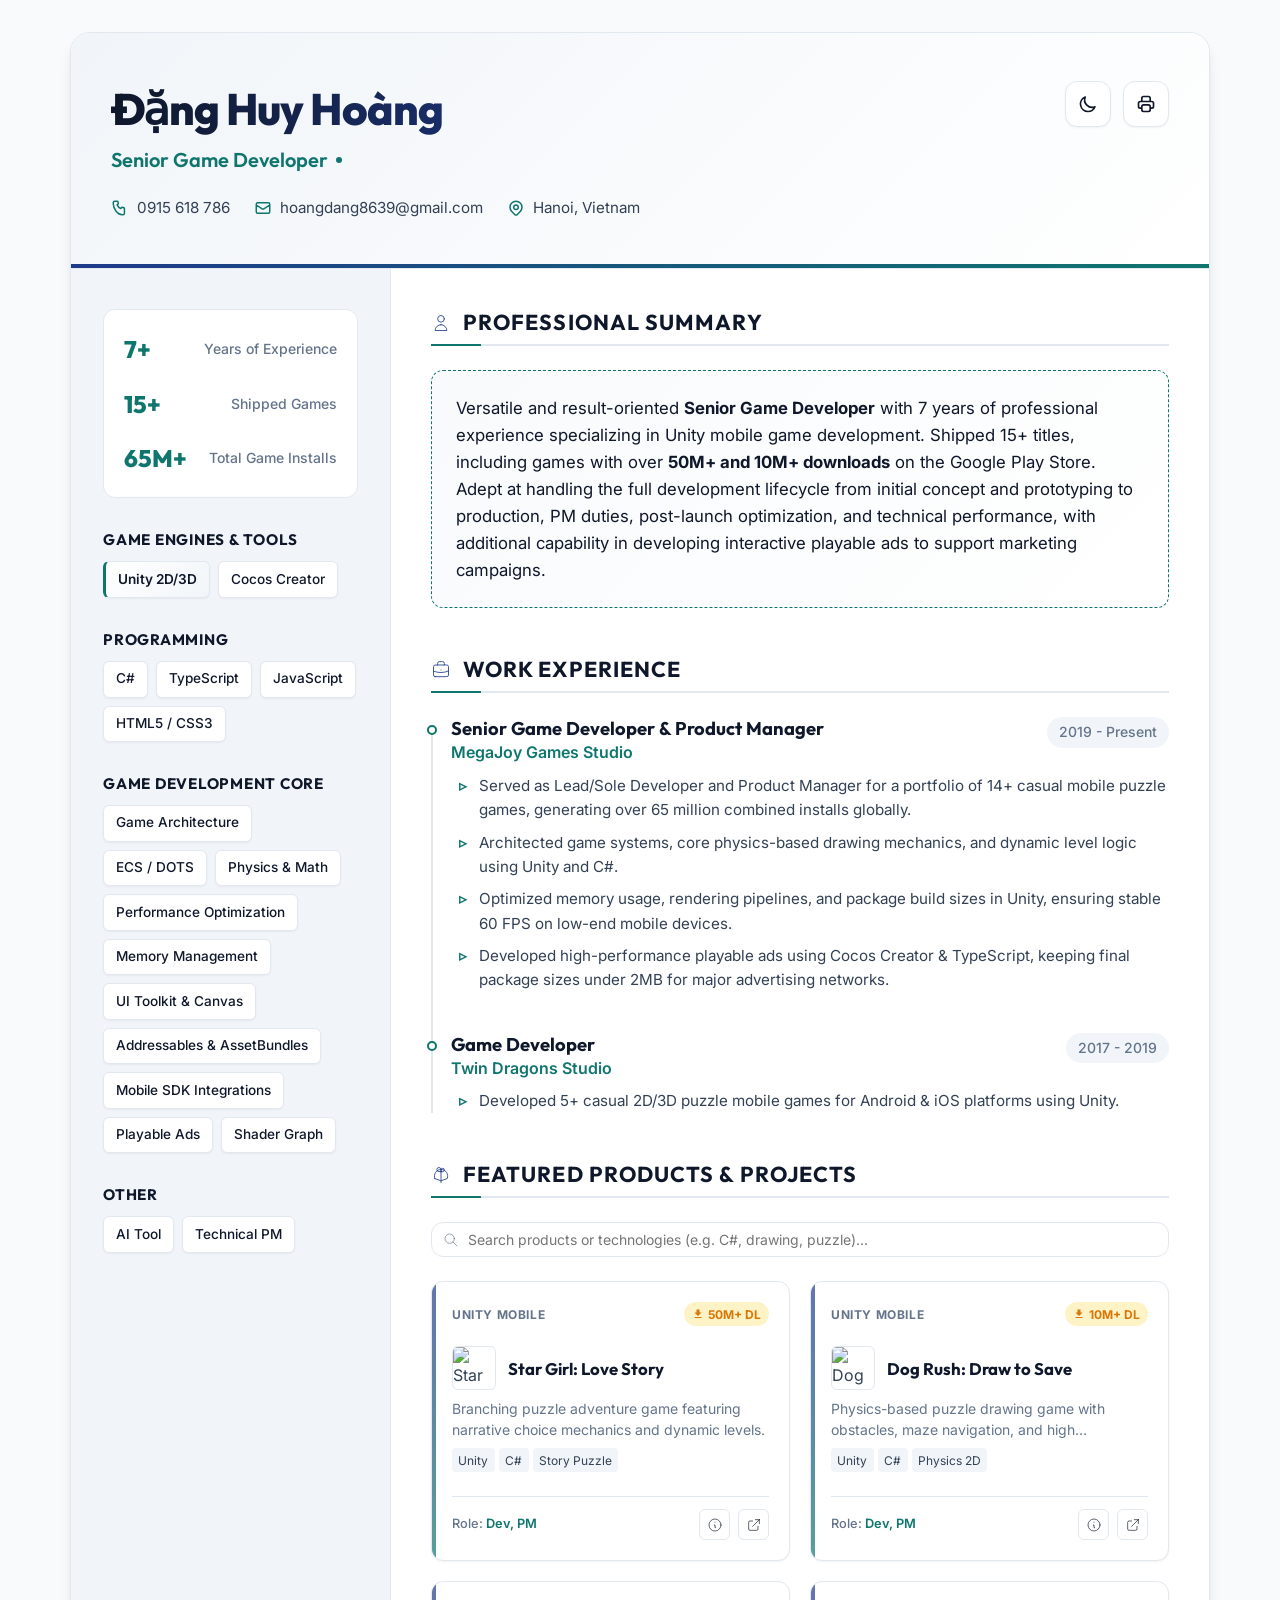
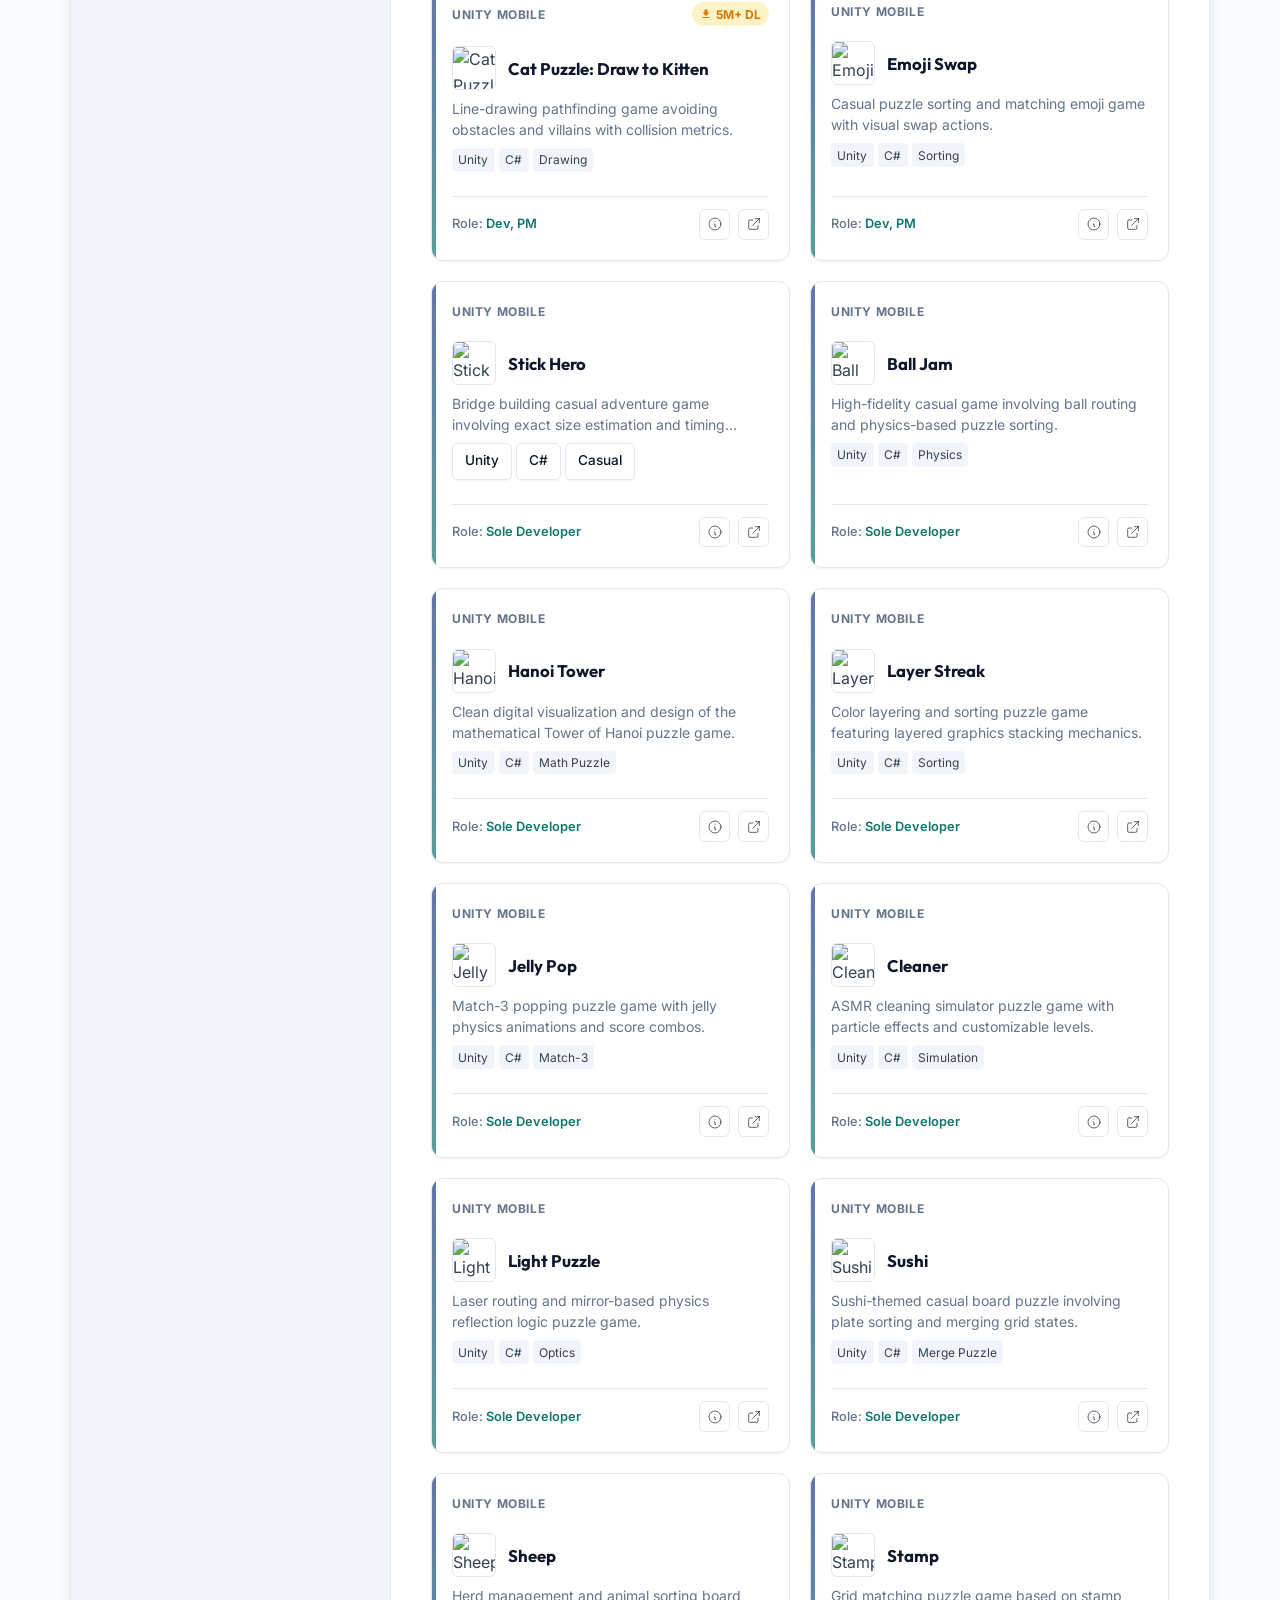
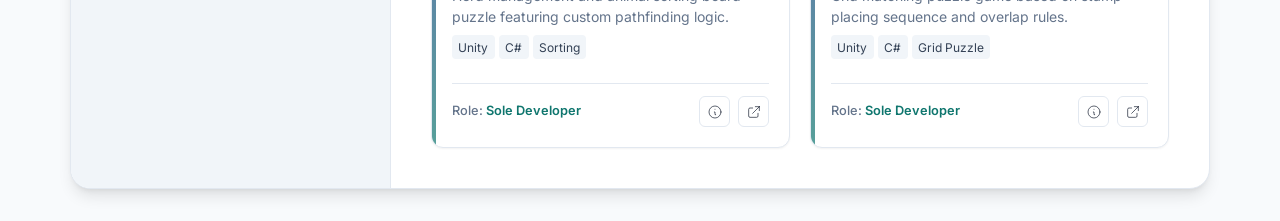
==== index.html @ d8073455 "Add files via upload" ====
<!DOCTYPE html>
<html lang="en" data-theme="light">
<head>
  <meta charset="UTF-8">
  <meta name="viewport" content="width=device-width, initial-scale=1.0">
  <title>Dang Huy Hoang - Senior Game Developer CV</title>
  <meta name="description" content="CV of Dang Huy Hoang, Senior Game Developer with 7 years of experience in Unity.">
  <link rel="stylesheet" href="style.css">
</head>
<body>

  <div class="cv-container" id="cv-root">
    
    <!-- ==========================================================================
         HEADER SECTION
         ========================================================================== -->
    <header class="cv-header">
      <div class="profile-meta">
        <h1>Đặng Huy Hoàng</h1>
        <div class="profile-title">Senior Game Developer</div>
        <div class="contact-grid">
          <div class="contact-item" id="contact-phone">
            <svg xmlns="http://www.w3.org/2000/svg" fill="none" viewBox="0 0 24 24" stroke="currentColor" stroke-width="2">
              <path stroke-linecap="round" stroke-linejoin="round" d="M3 5a2 2 0 012-2h3.28a1 1 0 01.94.725l.548 2.2a1 1 0 01-.321.988l-1.305.98a10.582 10.582 0 004.872 4.872l.98-1.305a1 1 0 01.988-.321l2.2.548a1 1 0 01.725.94V19a2 2 0 01-2 2h-1C9.716 21 3 14.284 3 6V5z" />
            </svg>
            <a href="tel:0915618786">0915 618 786</a>
          </div>
          <div class="contact-item" id="contact-email">
            <svg xmlns="http://www.w3.org/2000/svg" fill="none" viewBox="0 0 24 24" stroke="currentColor" stroke-width="2">
              <path stroke-linecap="round" stroke-linejoin="round" d="M3 8l7.89 5.26a2 2 0 002.22 0L21 8M5 19h14a2 2 0 002-2V7a2 2 0 00-2-2H5a2 2 0 00-2 2v10a2 2 0 002 2z" />
            </svg>
            <a href="mailto:hoangdang8639@gmail.com">hoangdang8639@gmail.com</a>
          </div>
          <div class="contact-item" id="contact-location">
            <svg xmlns="http://www.w3.org/2000/svg" fill="none" viewBox="0 0 24 24" stroke="currentColor" stroke-width="2">
              <path stroke-linecap="round" stroke-linejoin="round" d="M17.657 16.657L13.414 20.9a1.998 1.998 0 01-2.827 0l-4.244-4.243a8 8 0 1111.314 0z" />
              <path stroke-linecap="round" stroke-linejoin="round" d="M15 11a3 3 0 11-6 0 3 3 0 016 0z" />
            </svg>
            <span>Hanoi, Vietnam</span>
          </div>
        </div>
      </div>
      
      <!-- Interactive Theme & Print Actions -->
      <div class="controls-group">
        <button class="btn-icon" id="theme-toggle" title="Toggle Theme" aria-label="Toggle light and dark theme">
          <svg id="theme-sun" xmlns="http://www.w3.org/2000/svg" fill="none" viewBox="0 0 24 24" stroke="currentColor" stroke-width="2">
            <path stroke-linecap="round" stroke-linejoin="round" d="M12 3v1m0 16v1m9-9h-1M4 12H3m15.364-6.364l-.707.707M6.343 17.657l-.707.707m12.728 0l-.707-.707M6.343 6.364l-.707-.707M12 8a4 4 0 100 8 4 4 0 000-8z" />
          </svg>
          <svg id="theme-moon" xmlns="http://www.w3.org/2000/svg" fill="none" viewBox="0 0 24 24" stroke="currentColor" stroke-width="2" style="display: none;">
            <path stroke-linecap="round" stroke-linejoin="round" d="M20.354 15.354A9 9 0 018.646 3.646 9.003 9.003 0 0012 21a9.003 9.003 0 008.354-5.646z" />
          </svg>
        </button>
        <button class="btn-icon" id="print-btn" title="Save as PDF / Print" aria-label="Print CV">
          <svg xmlns="http://www.w3.org/2000/svg" fill="none" viewBox="0 0 24 24" stroke="currentColor" stroke-width="2">
            <path stroke-linecap="round" stroke-linejoin="round" d="M17 17h2a2 2 0 002-2v-4a2 2 0 00-2-2H5a2 2 0 00-2 2v4a2 2 0 002 2h2m2 4h6a2 2 0 002-2v-4a2 2 0 00-2-2H9a2 2 0 00-2 2v4a2 2 0 002 2zm8-12V5a2 2 0 00-2-2H9a2 2 0 00-2 2v4h10z" />
          </svg>
        </button>
      </div>
    </header>

    <!-- ==========================================================================
         CV BODY (SIDEBAR & MAIN COLUMNS)
         ========================================================================== -->
    <div class="cv-grid">
      
      <!-- LEFT SIDEBAR -->
      <aside class="cv-sidebar">
        
        <!-- Stats Summary Box -->
        <div class="stats-container">
          <div class="stat-item">
            <span class="stat-num">7+</span>
            <span class="stat-label">Years of Experience</span>
          </div>
          <div class="stat-item">
            <span class="stat-num">15+</span>
            <span class="stat-label">Shipped Games</span>
          </div>
          <div class="stat-item">
            <span class="stat-num">65M+</span>
            <span class="stat-label">Total Game Installs</span>
          </div>
        </div>

        <section class="skills-block" id="skills-engines">
          <h3 class="skills-category-title">Game Engines & Tools</h3>
          <div class="skills-tags">
            <span class="skill-tag featured">Unity 2D/3D</span>
            <span class="skill-tag">Cocos Creator</span>
          </div>
        </section>

        <section class="skills-block" id="skills-languages">
          <h3 class="skills-category-title">Programming</h3>
          <div class="skills-tags">
            <span class="skill-tag">C#</span>
            <span class="skill-tag">TypeScript</span>
            <span class="skill-tag">JavaScript</span>
            <span class="skill-tag">HTML5 / CSS3</span>
          </div>
        </section>

        <section class="skills-block" id="skills-core">
          <h3 class="skills-category-title">Game Development Core</h3>
          <div class="skills-tags">
            <span class="skill-tag">Game Architecture</span>
            <span class="skill-tag">ECS / DOTS</span>
            <span class="skill-tag">Physics & Math</span>
            <span class="skill-tag">Performance Optimization</span>
            <span class="skill-tag">Memory Management</span>
            <span class="skill-tag">UI Toolkit & Canvas</span>
            <span class="skill-tag">Addressables & AssetBundles</span>
            <span class="skill-tag">Mobile SDK Integrations</span>
            <span class="skill-tag">Playable Ads</span>
            <span class="skill-tag">Shader Graph</span>
          </div>
        </section>

        <section class="skills-block" id="skills-ai">
          <h3 class="skills-category-title">Other</h3>
          <div class="skills-tags">
            <span class="skill-tag">AI Tool</span>
            <span class="skill-tag">Technical PM</span>
          </div>
        </section>
      </aside>

      <!-- RIGHT MAIN CONTENT -->
      <main class="cv-main">
        
        <!-- Summary Section -->
        <section id="summary">
          <h2 class="section-title">
            <svg xmlns="http://www.w3.org/2000/svg" fill="none" viewBox="0 0 24 24" stroke="currentColor">
              <path stroke-linecap="round" stroke-linejoin="round" d="M16 7a4 4 0 11-8 0 4 4 0 018 0zM12 14a7 7 0 00-7 7h14a7 7 0 00-7-7z" />
            </svg>
            Professional Summary
          </h2>
          <div class="summary-card">
            <p>
              Versatile and result-oriented <strong>Senior Game Developer</strong> with 7 years of professional experience specializing in Unity mobile game development. Shipped 15+ titles, including games with over <strong>50M+ and 10M+ downloads</strong> on the Google Play Store. Adept at handling the full development lifecycle from initial concept and prototyping to production, PM duties, post-launch optimization, and technical performance, with additional capability in developing interactive playable ads to support marketing campaigns.
            </p>
          </div>
        </section>

        <!-- Professional Experience Section -->
        <section id="experience">
          <h2 class="section-title">
            <svg xmlns="http://www.w3.org/2000/svg" fill="none" viewBox="0 0 24 24" stroke="currentColor">
              <path stroke-linecap="round" stroke-linejoin="round" d="M21 13.255A23.931 23.931 0 0112 15c-3.183 0-6.22-.62-9-1.745M16 6V4a2 2 0 00-2-2h-4a2 2 0 00-2 2v2m4 6h.01M5 20h14a2 2 0 002-2V8a2 2 0 00-2-2H5a2 2 0 00-2 2v10a2 2 0 002 2z" />
            </svg>
            Work Experience
          </h2>
          <div class="timeline">
            
            <div class="timeline-item" id="job-megajoy">
              <div class="timeline-header">
                <div>
                  <h3 class="job-role">Senior Game Developer & Product Manager</h3>
                  <div class="job-company">MegaJoy Games Studio</div>
                </div>
                <span class="job-duration">2019 - Present</span>
              </div>
              <ul class="job-details">
                <li>Served as Lead/Sole Developer and Product Manager for a portfolio of 14+ casual mobile puzzle games, generating over 65 million combined installs globally.</li>
                <li>Architected game systems, core physics-based drawing mechanics, and dynamic level logic using Unity and C#.</li>
                <li>Optimized memory usage, rendering pipelines, and package build sizes in Unity, ensuring stable 60 FPS on low-end mobile devices.</li>
                <li>Developed high-performance playable ads using Cocos Creator & TypeScript, keeping final package sizes under 2MB for major advertising networks.</li>
              </ul>
            </div>

            <div class="timeline-item" id="job-previous">
              <div class="timeline-header">
                <div>
                  <h3 class="job-role">Game Developer</h3>
                  <div class="job-company">Twin Dragons Studio</div>
                </div>
                <span class="job-duration">2017 - 2019</span>
              </div>
              <ul class="job-details">
                <li>Developed 5+ casual 2D/3D puzzle mobile games for Android & iOS platforms using Unity.</li>
              </ul>
            </div>

          </div>
        </section>

        <!-- Featured Products Section -->
        <section id="products">
          <h2 class="section-title">
            <svg xmlns="http://www.w3.org/2000/svg" fill="none" viewBox="0 0 24 24" stroke="currentColor">
              <path stroke-linecap="round" stroke-linejoin="round" d="M12 8v13m0-13V6a2 2 0 112 2h-2zm0 0V5.5A2.5 2.5 0 109.5 8H12zm-7.463 8.241a8 8 0 1114.926 0L12 19l-7.463-2.759z" />
            </svg>
            Featured Products & Projects
          </h2>
          
          <div class="portfolio-controls">
            <!-- Search bar -->
            <div class="portfolio-search" style="width: 100%;">
              <svg xmlns="http://www.w3.org/2000/svg" fill="none" viewBox="0 0 24 24" stroke="currentColor">
                <path stroke-linecap="round" stroke-linejoin="round" d="M21 21l-6-6m2-5a7 7 0 11-14 0 7 7 0 0114 0z" />
              </svg>
              <input type="text" id="project-search" placeholder="Search products or technologies (e.g. C#, drawing, puzzle)...">
            </div>
          </div>

          <!-- Grid of Products -->
          <div class="products-grid" id="products-grid">
            
            <!-- 1. Star Girl: Love Story -->
            <div class="product-card" data-category="unity" data-tags="unity c# puzzle dev pm featured">
              <div class="product-badge-group">
                <span class="product-type">Unity Mobile</span>
                <span class="product-dl">
                  <svg style="width:12px;height:12px" viewBox="0 0 24 24" fill="currentColor">
                    <path d="M5,20H19V18H5M19,9H15V3H9V9H5L12,16L19,9Z" />
                  </svg>
                  50M+ DL
                </span>
              </div>
              <div>
                <div class="product-header-content">
                  <img src="https://play-lh.googleusercontent.com/5KzD4GaqIvhbGIwAxy21FPXLjPGYRoxShhz3CspLXXnINIaTc7sTIN4rmbZ49RjrKaCQT9Tc44M8BeuwtMr84A" class="product-icon" alt="Star Girl Icon">
                  <div class="product-card-title-group">
                    <h3 class="product-title">Star Girl: Love Story</h3>
                  </div>
                </div>
                <p class="product-desc">Branching puzzle adventure game featuring narrative choice mechanics and dynamic levels.</p>
                <div class="product-tags">
                  <span class="product-tag">Unity</span>
                  <span class="product-tag">C#</span>
                  <span class="product-tag">Story Puzzle</span>
                </div>
              </div>
              <div class="product-footer">
                <div class="product-role">Role: <span>Dev, PM</span></div>
                <div class="product-actions">
                  <button class="btn-card-action btn-modal-trigger" data-project-id="lovestory" title="Project Details">
                    <svg xmlns="http://www.w3.org/2000/svg" fill="none" viewBox="0 0 24 24" stroke="currentColor">
                      <path stroke-linecap="round" stroke-linejoin="round" d="M13 16h-1v-4h-1m1-4h.01M21 12a9 9 0 11-18 0 9 9 0 0118 0z" />
                    </svg>
                  </button>
                  <a href="https://play.google.com/store/apps/details?id=com.MegaJoy.LoveStory68" target="_blank" class="btn-card-action" title="View on Play Store" rel="noopener">
                    <svg xmlns="http://www.w3.org/2000/svg" fill="none" viewBox="0 0 24 24" stroke="currentColor">
                      <path stroke-linecap="round" stroke-linejoin="round" d="M10 6H6a2 2 0 00-2 2v10a2 2 0 002 2h10a2 2 0 002-2v-4M14 4h6m0 0v6m0-6L10 14" />
                    </svg>
                  </a>
                </div>
              </div>
            </div>

            <!-- 2. Dog Rush: Draw to Save -->
            <div class="product-card" data-category="unity" data-tags="unity c# drawing physics dev pm featured">
              <div class="product-badge-group">
                <span class="product-type">Unity Mobile</span>
                <span class="product-dl">
                  <svg style="width:12px;height:12px" viewBox="0 0 24 24" fill="currentColor">
                    <path d="M5,20H19V18H5M19,9H15V3H9V9H5L12,16L19,9Z" />
                  </svg>
                  10M+ DL
                </span>
              </div>
              <div>
                <div class="product-header-content">
                  <img src="https://play-lh.googleusercontent.com/atdqzGYecjgbUYgNssRhSYeckEmyDVLpDWaApuZ5NFpwKeitt7O4KfqqsV1Qh1qwyLHryRTro12Y5kWA6XCxLDo" class="product-icon" alt="Dog Rush Icon">
                  <div class="product-card-title-group">
                    <h3 class="product-title">Dog Rush: Draw to Save</h3>
                  </div>
                </div>
                <p class="product-desc">Physics-based puzzle drawing game with obstacles, maze navigation, and high performance levels.</p>
                <div class="product-tags">
                  <span class="product-tag">Unity</span>
                  <span class="product-tag">C#</span>
                  <span class="product-tag">Physics 2D</span>
                </div>
              </div>
              <div class="product-footer">
                <div class="product-role">Role: <span>Dev, PM</span></div>
                <div class="product-actions">
                  <button class="btn-card-action btn-modal-trigger" data-project-id="dogrush" title="Project Details">
                    <svg xmlns="http://www.w3.org/2000/svg" fill="none" viewBox="0 0 24 24" stroke="currentColor">
                      <path stroke-linecap="round" stroke-linejoin="round" d="M13 16h-1v-4h-1m1-4h.01M21 12a9 9 0 11-18 0 9 9 0 0118 0z" />
                    </svg>
                  </button>
                  <a href="https://play.google.com/store/apps/details?id=com.MegaJoy.DogRush" target="_blank" class="btn-card-action" title="View on Play Store" rel="noopener">
                    <svg xmlns="http://www.w3.org/2000/svg" fill="none" viewBox="0 0 24 24" stroke="currentColor">
                      <path stroke-linecap="round" stroke-linejoin="round" d="M10 6H6a2 2 0 00-2 2v10a2 2 0 002 2h10a2 2 0 002-2v-4M14 4h6m0 0v6m0-6L10 14" />
                    </svg>
                  </a>
                </div>
              </div>
            </div>

            <!-- 3. Cat Puzzle: Draw to Kitten -->
            <div class="product-card" data-category="unity" data-tags="unity c# drawing pathfinding dev pm">
              <div class="product-badge-group">
                <span class="product-type">Unity Mobile</span>
                <span class="product-dl">
                  <svg style="width:12px;height:12px" viewBox="0 0 24 24" fill="currentColor">
                    <path d="M5,20H19V18H5M19,9H15V3H9V9H5L12,16L19,9Z" />
                  </svg>
                  5M+ DL
                </span>
              </div>
              <div>
                <div class="product-header-content">
                  <img src="https://play-lh.googleusercontent.com/ZTse22l1mXvY2CqFzzYcb24ZpwdRYaDxaMq5fc5yVE16soC5y7XBdRq__7rqxN0kbkiqUOkIB9zLoTn61pTl" class="product-icon" alt="Cat Puzzle Icon">
                  <div class="product-card-title-group">
                    <h3 class="product-title">Cat Puzzle: Draw to Kitten</h3>
                  </div>
                </div>
                <p class="product-desc">Line-drawing pathfinding game avoiding obstacles and villains with collision metrics.</p>
                <div class="product-tags">
                  <span class="product-tag">Unity</span>
                  <span class="product-tag">C#</span>
                  <span class="product-tag">Drawing</span>
                </div>
              </div>
              <div class="product-footer">
                <div class="product-role">Role: <span>Dev, PM</span></div>
                <div class="product-actions">
                  <button class="btn-card-action btn-modal-trigger" data-project-id="catpuzzle" title="Project Details">
                    <svg xmlns="http://www.w3.org/2000/svg" fill="none" viewBox="0 0 24 24" stroke="currentColor">
                      <path stroke-linecap="round" stroke-linejoin="round" d="M13 16h-1v-4h-1m1-4h.01M21 12a9 9 0 11-18 0 9 9 0 0118 0z" />
                    </svg>
                  </button>
                  <a href="https://play.google.com/store/apps/details?id=com.MegaJoy.CatPuzzle68" target="_blank" class="btn-card-action" title="View on Play Store" rel="noopener">
                    <svg xmlns="http://www.w3.org/2000/svg" fill="none" viewBox="0 0 24 24" stroke="currentColor">
                      <path stroke-linecap="round" stroke-linejoin="round" d="M10 6H6a2 2 0 00-2 2v10a2 2 0 002 2h10a2 2 0 002-2v-4M14 4h6m0 0v6m0-6L10 14" />
                    </svg>
                  </a>
                </div>
              </div>
            </div>

            <!-- 4. Emoji Swap -->
            <div class="product-card" data-category="unity" data-tags="unity c# puzzle matching dev pm">
              <div class="product-badge-group">
                <span class="product-type">Unity Mobile</span>
              </div>
              <div>
                <div class="product-header-content">
                  <img src="https://play-lh.googleusercontent.com/41tQ7Wvc7gfFQtYuFHfJkPrThDEncPl5EgrOFLDb0aHbal4Gwz4OajCTRzknFhfikrQDP-UB62BMjp4N09IXDTk" class="product-icon" alt="Emoji Swap Icon">
                  <div class="product-card-title-group">
                    <h3 class="product-title">Emoji Swap</h3>
                  </div>
                </div>
                <p class="product-desc">Casual puzzle sorting and matching emoji game with visual swap actions.</p>
                <div class="product-tags">
                  <span class="product-tag">Unity</span>
                  <span class="product-tag">C#</span>
                  <span class="product-tag">Sorting</span>
                </div>
              </div>
              <div class="product-footer">
                <div class="product-role">Role: <span>Dev, PM</span></div>
                <div class="product-actions">
                  <button class="btn-card-action btn-modal-trigger" data-project-id="emojiswap" title="Project Details">
                    <svg xmlns="http://www.w3.org/2000/svg" fill="none" viewBox="0 0 24 24" stroke="currentColor">
                      <path stroke-linecap="round" stroke-linejoin="round" d="M13 16h-1v-4h-1m1-4h.01M21 12a9 9 0 11-18 0 9 9 0 0118 0z" />
                    </svg>
                  </button>
                  <a href="https://play.google.com/store/apps/details?id=com.MegaJoy.EmojiSwap68" target="_blank" class="btn-card-action" title="View on Play Store" rel="noopener">
                    <svg xmlns="http://www.w3.org/2000/svg" fill="none" viewBox="0 0 24 24" stroke="currentColor">
                      <path stroke-linecap="round" stroke-linejoin="round" d="M10 6H6a2 2 0 00-2 2v10a2 2 0 002 2h10a2 2 0 002-2v-4M14 4h6m0 0v6m0-6L10 14" />
                    </svg>
                  </a>
                </div>
              </div>
            </div>

            <!-- 5. Stick Hero -->
            <div class="product-card" data-category="unity" data-tags="unity c# timing physics sole dev">
              <div class="product-badge-group">
                <span class="product-type">Unity Mobile</span>
              </div>
              <div>
                <div class="product-header-content">
                  <img src="https://play-lh.googleusercontent.com/nS3moY8G6tCLotG6uRl6ipNtGtrO6jJKC92o40atyokDiPdz47nFbgiXcTcjtM8LkChlRa4sG2dosoUGozYy" class="product-icon" alt="Stick Hero Icon">
                  <div class="product-card-title-group">
                    <h3 class="product-title">Stick Hero</h3>
                  </div>
                </div>
                <p class="product-desc">Bridge building casual adventure game involving exact size estimation and timing physics.</p>
                <div class="product-tags">
                  <span class="skill-tag">Unity</span>
                  <span class="skill-tag">C#</span>
                  <span class="skill-tag">Casual</span>
                </div>
              </div>
              <div class="product-footer">
                <div class="product-role">Role: <span>Sole Developer</span></div>
                <div class="product-actions">
                  <button class="btn-card-action btn-modal-trigger" data-project-id="stickhero" title="Project Details">
                    <svg xmlns="http://www.w3.org/2000/svg" fill="none" viewBox="0 0 24 24" stroke="currentColor">
                      <path stroke-linecap="round" stroke-linejoin="round" d="M13 16h-1v-4h-1m1-4h.01M21 12a9 9 0 11-18 0 9 9 0 0118 0z" />
                    </svg>
                  </button>
                  <a href="https://play.google.com/store/apps/details?id=com.MegaJoy.StickHero" target="_blank" class="btn-card-action" title="View on Play Store" rel="noopener">
                    <svg xmlns="http://www.w3.org/2000/svg" fill="none" viewBox="0 0 24 24" stroke="currentColor">
                      <path stroke-linecap="round" stroke-linejoin="round" d="M10 6H6a2 2 0 00-2 2v10a2 2 0 002 2h10a2 2 0 002-2v-4M14 4h6m0 0v6m0-6L10 14" />
                    </svg>
                  </a>
                </div>
              </div>
            </div>

            <!-- 6. Ball Jam -->
            <div class="product-card" data-category="unity" data-tags="unity c# physics sole dev">
              <div class="product-badge-group">
                <span class="product-type">Unity Mobile</span>
              </div>
              <div>
                <div class="product-header-content">
                  <img src="https://play-lh.googleusercontent.com/aqWSj77wrK0nHq7Bz75f4iT2JqAtff6iSWcCgJqzz8Gdi13X-0pDBiBpSgiVM5Wrv37BYDM6d0Rpvz44M6pdkw" class="product-icon" alt="Ball Jam Icon">
                  <div class="product-card-title-group">
                    <h3 class="product-title">Ball Jam</h3>
                  </div>
                </div>
                <p class="product-desc">High-fidelity casual game involving ball routing and physics-based puzzle sorting.</p>
                <div class="product-tags">
                  <span class="product-tag">Unity</span>
                  <span class="product-tag">C#</span>
                  <span class="product-tag">Physics</span>
                </div>
              </div>
              <div class="product-footer">
                <div class="product-role">Role: <span>Sole Developer</span></div>
                <div class="product-actions">
                  <button class="btn-card-action btn-modal-trigger" data-project-id="balljam" title="Project Details">
                    <svg xmlns="http://www.w3.org/2000/svg" fill="none" viewBox="0 0 24 24" stroke="currentColor">
                      <path stroke-linecap="round" stroke-linejoin="round" d="M13 16h-1v-4h-1m1-4h.01M21 12a9 9 0 11-18 0 9 9 0 0118 0z" />
                    </svg>
                  </button>
                  <a href="https://play.google.com/store/apps/details?id=com.MegaJoy.BallJam" target="_blank" class="btn-card-action" title="View on Play Store" rel="noopener">
                    <svg xmlns="http://www.w3.org/2000/svg" fill="none" viewBox="0 0 24 24" stroke="currentColor">
                      <path stroke-linecap="round" stroke-linejoin="round" d="M10 6H6a2 2 0 00-2 2v10a2 2 0 002 2h10a2 2 0 002-2v-4M14 4h6m0 0v6m0-6L10 14" />
                    </svg>
                  </a>
                </div>
              </div>
            </div>

            <!-- 7. Hanoi Tower -->
            <div class="product-card" data-category="unity" data-tags="unity c# puzzle math brain sole dev">
              <div class="product-badge-group">
                <span class="product-type">Unity Mobile</span>
              </div>
              <div>
                <div class="product-header-content">
                  <img src="https://play-lh.googleusercontent.com/iFstqoxDElUVv4T3KxkxP3OTcuFvWF5ZQQjT7aIxy4n2uaVigCCykxeG6EZV9FQ10X1itPj1oORm" class="product-icon" alt="Hanoi Tower Icon">
                  <div class="product-card-title-group">
                    <h3 class="product-title">Hanoi Tower</h3>
                  </div>
                </div>
                <p class="product-desc">Clean digital visualization and design of the mathematical Tower of Hanoi puzzle game.</p>
                <div class="product-tags">
                  <span class="product-tag">Unity</span>
                  <span class="product-tag">C#</span>
                  <span class="product-tag">Math Puzzle</span>
                </div>
              </div>
              <div class="product-footer">
                <div class="product-role">Role: <span>Sole Developer</span></div>
                <div class="product-actions">
                  <button class="btn-card-action btn-modal-trigger" data-project-id="hanoitower" title="Project Details">
                    <svg xmlns="http://www.w3.org/2000/svg" fill="none" viewBox="0 0 24 24" stroke="currentColor">
                      <path stroke-linecap="round" stroke-linejoin="round" d="M13 16h-1v-4h-1m1-4h.01M21 12a9 9 0 11-18 0 9 9 0 0118 0z" />
                    </svg>
                  </button>
                  <a href="https://play.google.com/store/apps/details?id=com.MegaJoy.HanoiTower68" target="_blank" class="btn-card-action" title="View on Play Store" rel="noopener">
                    <svg xmlns="http://www.w3.org/2000/svg" fill="none" viewBox="0 0 24 24" stroke="currentColor">
                      <path stroke-linecap="round" stroke-linejoin="round" d="M10 6H6a2 2 0 00-2 2v10a2 2 0 002 2h10a2 2 0 002-2v-4M14 4h6m0 0v6m0-6L10 14" />
                    </svg>
                  </a>
                </div>
              </div>
            </div>

            <!-- 8. Layer Streak -->
            <div class="product-card" data-category="unity" data-tags="unity c# sorting sole dev">
              <div class="product-badge-group">
                <span class="product-type">Unity Mobile</span>
              </div>
              <div>
                <div class="product-header-content">
                  <img src="https://play-lh.googleusercontent.com/X-pmEljKzqyXZaFC35siUPQnxsEbu5LprTROPXQ8TJ0YV1Z_98JrYyMgHn5IfB_Q_oqAKyCjoU9_yenOmdhFzg" class="product-icon" alt="Layer Streak Icon">
                  <div class="product-card-title-group">
                    <h3 class="product-title">Layer Streak</h3>
                  </div>
                </div>
                <p class="product-desc">Color layering and sorting puzzle game featuring layered graphics stacking mechanics.</p>
                <div class="product-tags">
                  <span class="product-tag">Unity</span>
                  <span class="product-tag">C#</span>
                  <span class="product-tag">Sorting</span>
                </div>
              </div>
              <div class="product-footer">
                <div class="product-role">Role: <span>Sole Developer</span></div>
                <div class="product-actions">
                  <button class="btn-card-action btn-modal-trigger" data-project-id="layerstreak" title="Project Details">
                    <svg xmlns="http://www.w3.org/2000/svg" fill="none" viewBox="0 0 24 24" stroke="currentColor">
                      <path stroke-linecap="round" stroke-linejoin="round" d="M13 16h-1v-4h-1m1-4h.01M21 12a9 9 0 11-18 0 9 9 0 0118 0z" />
                    </svg>
                  </button>
                  <a href="https://play.google.com/store/apps/details?id=com.MegaJoy.LayerStreak" target="_blank" class="btn-card-action" title="View on Play Store" rel="noopener">
                    <svg xmlns="http://www.w3.org/2000/svg" fill="none" viewBox="0 0 24 24" stroke="currentColor">
                      <path stroke-linecap="round" stroke-linejoin="round" d="M10 6H6a2 2 0 00-2 2v10a2 2 0 002 2h10a2 2 0 002-2v-4M14 4h6m0 0v6m0-6L10 14" />
                    </svg>
                  </a>
                </div>
              </div>
            </div>

            <!-- 9. Jelly Pop -->
            <div class="product-card" data-category="unity" data-tags="unity c# puzzle matching sole dev">
              <div class="product-badge-group">
                <span class="product-type">Unity Mobile</span>
              </div>
              <div>
                <div class="product-header-content">
                  <img src="https://play-lh.googleusercontent.com/Lfg653-rZZXOx_RBamVj9mJq4jUc-LUizQFgnGotyYe_1y-OpKb4b7Hqw6kPmtJI_aj1lYWE9JsMvGjyfm0K" class="product-icon" alt="Jelly Pop Icon">
                  <div class="product-card-title-group">
                    <h3 class="product-title">Jelly Pop</h3>
                  </div>
                </div>
                <p class="product-desc">Match-3 popping puzzle game with jelly physics animations and score combos.</p>
                <div class="product-tags">
                  <span class="product-tag">Unity</span>
                  <span class="product-tag">C#</span>
                  <span class="product-tag">Match-3</span>
                </div>
              </div>
              <div class="product-footer">
                <div class="product-role">Role: <span>Sole Developer</span></div>
                <div class="product-actions">
                  <button class="btn-card-action btn-modal-trigger" data-project-id="jellypop" title="Project Details">
                    <svg xmlns="http://www.w3.org/2000/svg" fill="none" viewBox="0 0 24 24" stroke="currentColor">
                      <path stroke-linecap="round" stroke-linejoin="round" d="M13 16h-1v-4h-1m1-4h.01M21 12a9 9 0 11-18 0 9 9 0 0118 0z" />
                    </svg>
                  </button>
                  <a href="https://play.google.com/store/apps/details?id=com.MegaJoy.JellyPop68" target="_blank" class="btn-card-action" title="View on Play Store" rel="noopener">
                    <svg xmlns="http://www.w3.org/2000/svg" fill="none" viewBox="0 0 24 24" stroke="currentColor">
                      <path stroke-linecap="round" stroke-linejoin="round" d="M10 6H6a2 2 0 00-2 2v10a2 2 0 002 2h10a2 2 0 002-2v-4M14 4h6m0 0v6m0-6L10 14" />
                    </svg>
                  </a>
                </div>
              </div>
            </div>

            <!-- 10. Cleaner -->
            <div class="product-card" data-category="unity" data-tags="unity c# simulator casual sole dev">
              <div class="product-badge-group">
                <span class="product-type">Unity Mobile</span>
              </div>
              <div>
                <div class="product-header-content">
                  <img src="https://play-lh.googleusercontent.com/7IeaV1U8ZILQbtgQxqQFmmJOyHJnC1tayUbH1ljPtw6_TkkYHoPFxnV9VzEA4zKjflzEWwJg6MEeoQVbgPU" class="product-icon" alt="Cleaner Icon">
                  <div class="product-card-title-group">
                    <h3 class="product-title">Cleaner</h3>
                  </div>
                </div>
                <p class="product-desc">ASMR cleaning simulator puzzle game with particle effects and customizable levels.</p>
                <div class="product-tags">
                  <span class="product-tag">Unity</span>
                  <span class="product-tag">C#</span>
                  <span class="product-tag">Simulation</span>
                </div>
              </div>
              <div class="product-footer">
                <div class="product-role">Role: <span>Sole Developer</span></div>
                <div class="product-actions">
                  <button class="btn-card-action btn-modal-trigger" data-project-id="cleaner" title="Project Details">
                    <svg xmlns="http://www.w3.org/2000/svg" fill="none" viewBox="0 0 24 24" stroke="currentColor">
                      <path stroke-linecap="round" stroke-linejoin="round" d="M13 16h-1v-4h-1m1-4h.01M21 12a9 9 0 11-18 0 9 9 0 0118 0z" />
                    </svg>
                  </button>
                  <a href="https://play.google.com/store/apps/details?id=com.MegaJoy.Cleaner68" target="_blank" class="btn-card-action" title="View on Play Store" rel="noopener">
                    <svg xmlns="http://www.w3.org/2000/svg" fill="none" viewBox="0 0 24 24" stroke="currentColor">
                      <path stroke-linecap="round" stroke-linejoin="round" d="M10 6H6a2 2 0 00-2 2v10a2 2 0 002 2h10a2 2 0 002-2v-4M14 4h6m0 0v6m0-6L10 14" />
                    </svg>
                  </a>
                </div>
              </div>
            </div>

            <!-- 11. Light Puzzle -->
            <div class="product-card" data-category="unity" data-tags="unity c# puzzle physics sole dev">
              <div class="product-badge-group">
                <span class="product-type">Unity Mobile</span>
              </div>
              <div>
                <div class="product-header-content">
                  <img src="https://play-lh.googleusercontent.com/J2VS2r-vx3rs7BfxKxa-Y51qR11iYIDuzDeds3kS7mYV_m8Eh7g9Z9FvrYb2RJZ5Ql1ELNczVMEWoNz9_wjD" class="product-icon" alt="Light Puzzle Icon">
                  <div class="product-card-title-group">
                    <h3 class="product-title">Light Puzzle</h3>
                  </div>
                </div>
                <p class="product-desc">Laser routing and mirror-based physics reflection logic puzzle game.</p>
                <div class="product-tags">
                  <span class="product-tag">Unity</span>
                  <span class="product-tag">C#</span>
                  <span class="product-tag">Optics</span>
                </div>
              </div>
              <div class="product-footer">
                <div class="product-role">Role: <span>Sole Developer</span></div>
                <div class="product-actions">
                  <button class="btn-card-action btn-modal-trigger" data-project-id="lightpuzzle" title="Project Details">
                    <svg xmlns="http://www.w3.org/2000/svg" fill="none" viewBox="0 0 24 24" stroke="currentColor">
                      <path stroke-linecap="round" stroke-linejoin="round" d="M13 16h-1v-4h-1m1-4h.01M21 12a9 9 0 11-18 0 9 9 0 0118 0z" />
                    </svg>
                  </button>
                  <a href="https://play.google.com/store/apps/details?id=com.MegaJoy.LightPuzzle68" target="_blank" class="btn-card-action" title="View on Play Store" rel="noopener">
                    <svg xmlns="http://www.w3.org/2000/svg" fill="none" viewBox="0 0 24 24" stroke="currentColor">
                      <path stroke-linecap="round" stroke-linejoin="round" d="M10 6H6a2 2 0 00-2 2v10a2 2 0 002 2h10a2 2 0 002-2v-4M14 4h6m0 0v6m0-6L10 14" />
                    </svg>
                  </a>
                </div>
              </div>
            </div>

            <!-- 12. Sushi -->
            <div class="product-card" data-category="unity" data-tags="unity c# sorting sole dev">
              <div class="product-badge-group">
                <span class="product-type">Unity Mobile</span>
              </div>
              <div>
                <div class="product-header-content">
                  <img src="https://play-lh.googleusercontent.com/hkIIlw5hLVYjUQmjqsL0fJtxMF2IZvuHgquxDvge2E3G0413pLexyR0OsGiDBoCtSU2T0SCPzAXdta7GQLaQxQ" class="product-icon" alt="Sushi Icon">
                  <div class="product-card-title-group">
                    <h3 class="product-title">Sushi</h3>
                  </div>
                </div>
                <p class="product-desc">Sushi-themed casual board puzzle involving plate sorting and merging grid states.</p>
                <div class="product-tags">
                  <span class="product-tag">Unity</span>
                  <span class="product-tag">C#</span>
                  <span class="product-tag">Merge Puzzle</span>
                </div>
              </div>
              <div class="product-footer">
                <div class="product-role">Role: <span>Sole Developer</span></div>
                <div class="product-actions">
                  <button class="btn-card-action btn-modal-trigger" data-project-id="sushi" title="Project Details">
                    <svg xmlns="http://www.w3.org/2000/svg" fill="none" viewBox="0 0 24 24" stroke="currentColor">
                      <path stroke-linecap="round" stroke-linejoin="round" d="M13 16h-1v-4h-1m1-4h.01M21 12a9 9 0 11-18 0 9 9 0 0118 0z" />
                    </svg>
                  </button>
                  <a href="https://play.google.com/store/apps/details?id=com.MegaJoy.Sushi68" target="_blank" class="btn-card-action" title="View on Play Store" rel="noopener">
                    <svg xmlns="http://www.w3.org/2000/svg" fill="none" viewBox="0 0 24 24" stroke="currentColor">
                      <path stroke-linecap="round" stroke-linejoin="round" d="M10 6H6a2 2 0 00-2 2v10a2 2 0 002 2h10a2 2 0 002-2v-4M14 4h6m0 0v6m0-6L10 14" />
                    </svg>
                  </a>
                </div>
              </div>
            </div>

            <!-- 13. Sheep -->
            <div class="product-card" data-category="unity" data-tags="unity c# puzzle sole dev">
              <div class="product-badge-group">
                <span class="product-type">Unity Mobile</span>
              </div>
              <div>
                <div class="product-header-content">
                  <img src="https://play-lh.googleusercontent.com/NJQF2KskxZHY8HPYo3mXcfX8BPyvV_rAHeaISD9fhimYfk1mJrTpf-1ysvcoAqqFyPApgUdZ5lvdwHjaDuGd" class="product-icon" alt="Sheep Icon">
                  <div class="product-card-title-group">
                    <h3 class="product-title">Sheep</h3>
                  </div>
                </div>
                <p class="product-desc">Herd management and animal sorting board puzzle featuring custom pathfinding logic.</p>
                <div class="product-tags">
                  <span class="product-tag">Unity</span>
                  <span class="product-tag">C#</span>
                  <span class="product-tag">Sorting</span>
                </div>
              </div>
              <div class="product-footer">
                <div class="product-role">Role: <span>Sole Developer</span></div>
                <div class="product-actions">
                  <button class="btn-card-action btn-modal-trigger" data-project-id="sheep" title="Project Details">
                    <svg xmlns="http://www.w3.org/2000/svg" fill="none" viewBox="0 0 24 24" stroke="currentColor">
                      <path stroke-linecap="round" stroke-linejoin="round" d="M13 16h-1v-4h-1m1-4h.01M21 12a9 9 0 11-18 0 9 9 0 0118 0z" />
                    </svg>
                  </button>
                  <a href="https://play.google.com/store/apps/details?id=com.MegaJoy.Sheep68" target="_blank" class="btn-card-action" title="View on Play Store" rel="noopener">
                    <svg xmlns="http://www.w3.org/2000/svg" fill="none" viewBox="0 0 24 24" stroke="currentColor">
                      <path stroke-linecap="round" stroke-linejoin="round" d="M10 6H6a2 2 0 00-2 2v10a2 2 0 002 2h10a2 2 0 002-2v-4M14 4h6m0 0v6m0-6L10 14" />
                    </svg>
                  </a>
                </div>
              </div>
            </div>

            <!-- 14. Stamp -->
            <div class="product-card" data-category="unity" data-tags="unity c# puzzle matching sole dev">
              <div class="product-badge-group">
                <span class="product-type">Unity Mobile</span>
              </div>
              <div>
                <div class="product-header-content">
                  <img src="https://play-lh.googleusercontent.com/dX0ATMOvT2lmofcP6hrkCzX6ibJheZZT7rJmWKso8CdqFTojvrvszGqSLo6gFEgmB4vd-TaEOV2hiDT9hPg_" class="product-icon" alt="Stamp Icon">
                  <div class="product-card-title-group">
                    <h3 class="product-title">Stamp</h3>
                  </div>
                </div>
                <p class="product-desc">Grid matching puzzle game based on stamp placing sequence and overlap rules.</p>
                <div class="product-tags">
                  <span class="product-tag">Unity</span>
                  <span class="product-tag">C#</span>
                  <span class="product-tag">Grid Puzzle</span>
                </div>
              </div>
              <div class="product-footer">
                <div class="product-role">Role: <span>Sole Developer</span></div>
                <div class="product-actions">
                  <button class="btn-card-action btn-modal-trigger" data-project-id="stamp" title="Project Details">
                    <svg xmlns="http://www.w3.org/2000/svg" fill="none" viewBox="0 0 24 24" stroke="currentColor">
                      <path stroke-linecap="round" stroke-linejoin="round" d="M13 16h-1v-4h-1m1-4h.01M21 12a9 9 0 11-18 0 9 9 0 0118 0z" />
                    </svg>
                  </button>
                  <a href="https://play.google.com/store/apps/details?id=com.MegaJoy.Stamp68" target="_blank" class="btn-card-action" title="View on Play Store" rel="noopener">
                    <svg xmlns="http://www.w3.org/2000/svg" fill="none" viewBox="0 0 24 24" stroke="currentColor">
                      <path stroke-linecap="round" stroke-linejoin="round" d="M10 6H6a2 2 0 00-2 2v10a2 2 0 002 2h10a2 2 0 002-2v-4M14 4h6m0 0v6m0-6L10 14" />
                    </svg>
                  </a>
                </div>
              </div>
            </div>

          </div>
        </section>

      </main>

    </div>

  </div>

  <!-- ==========================================================================
       DETAIL MODAL DIALOG (NATIVE HTML5 DIALOG)
       ========================================================================== -->
  <dialog class="project-modal" id="project-detail-dialog">
    <div class="modal-header">
      <div class="modal-title-group">
        <h3 id="modal-title">Project Title</h3>
        <span class="product-type" id="modal-type">Project Type</span>
      </div>
      <button class="modal-close-btn" id="modal-close-btn" aria-label="Close dialog">
        <svg xmlns="http://www.w3.org/2000/svg" fill="none" viewBox="0 0 24 24" stroke="currentColor">
          <path stroke-linecap="round" stroke-linejoin="round" d="M6 18L18 6M6 6l12 12" />
        </svg>
      </button>
    </div>
    
    <div class="modal-content">
      <p id="modal-desc">Project description body text goes here.</p>
      
      <div class="modal-metadata">
        <div class="meta-box">
          <h4>My Role</h4>
          <p id="modal-role">Developer</p>
        </div>
        <div class="meta-box">
          <h4>Key Technologies</h4>
          <p id="modal-tags">Unity, C#</p>
        </div>
        <div class="meta-box">
          <h4>Project Scale</h4>
          <p id="modal-scale">10M+ Downloads</p>
        </div>
        <div class="meta-box">
          <h4>Target Platforms</h4>
          <p id="modal-platform">Android / iOS</p>
        </div>
      </div>
      
      <div class="modal-links" id="modal-links-container">
        <!-- Dynamic play store link goes here if applicable -->
      </div>
    </div>
  </dialog>
  <script>
    /* ==========================================================================
       PROJECT DATA DICTIONARY
       ========================================================================== */
    const projectData = {
      lovestory: {
        title: "Star Girl: Love Story",
        type: "Unity Mobile Game",
        desc: "A widely popular interactive narrative and puzzle choice-based game. Players make decisions for the main character 'Star Girl' to solve relationship and life situations, featuring branching storylines, creative drawing puzzles, and highly optimized game states for low-end mobile systems.",
        role: "Lead Developer & Product Manager",
        tags: "Unity, C#, UI Toolkit, Git, Game Analytics",
        scale: "50M+ Downloads (Google Play)",
        platform: "Android / iOS",
        link: "https://play.google.com/store/apps/details?id=com.MegaJoy.LoveStory68"
      },
      dogrush: {
        title: "Dog Rush: Draw to Save",
        type: "Unity Mobile Game",
        desc: "A physics-based drawing game with over 99 levels of progressive difficulty. The player draws routes to help dogs reach their doghouses while avoiding complex obstacles, traps, and moving hazards. Developed custom drawing physics and collision tracking for smooth gameplay.",
        role: "Lead Developer & Product Manager",
        tags: "Unity, C#, 2D Physics, Level Generator, UI",
        scale: "10M+ Downloads (Google Play)",
        platform: "Android / iOS",
        link: "https://play.google.com/store/apps/details?id=com.MegaJoy.DogRush"
      },
      catpuzzle: {
        title: "Cat Puzzle: Draw to Kitten",
        type: "Unity Mobile Game",
        desc: "A puzzle drawing game that tasks players with guiding cats back to their kittens. Implemented pathfinding algorithms and dynamic collision checks to avoid villains, monsters, and dog obstacles, preventing cats from colliding with each other.",
        role: "Lead Developer & Product Manager",
        tags: "Unity, C#, Pathfinding, 2D Collision, Sound System",
        scale: "5M+ Downloads (Google Play)",
        platform: "Android / iOS",
        link: "https://play.google.com/store/apps/details?id=com.MegaJoy.CatPuzzle68"
      },
      emojiswap: {
        title: "Emoji Swap",
        type: "Unity Mobile Game",
        desc: "A casual sorting and matching game based on swapping emojis to solve puzzles. Engineered grid layout calculations, matching check systems, and graphic transition animations to make gameplay satisfying.",
        role: "Developer & Product Manager",
        tags: "Unity, C#, Grid Calculations, Animation Systems",
        scale: "Published Portfolio Item",
        platform: "Android / iOS",
        link: "https://play.google.com/store/apps/details?id=com.MegaJoy.EmojiSwap68"
      },
      stickhero: {
        title: "Stick Hero",
        type: "Unity Mobile Game",
        desc: "A classic timing and physics casual puzzle. The player holds the screen to stretch a stick to cross platforms. Requires high-precision measurement, timing mechanics, and rigid physics setups for gameplay stability.",
        role: "Sole Developer",
        tags: "Unity, C#, Rigidbody 2D, Timing Calculations",
        scale: "Published Portfolio Item",
        platform: "Android / iOS",
        link: "https://play.google.com/store/apps/details?id=com.MegaJoy.StickHero"
      },
      balljam: {
        title: "Ball Jam",
        type: "Unity Mobile Game",
        desc: "An engaging physical ball routing game. Solved major physics-based sorting loops, optimized rendering draw-calls for displaying hundreds of moving spheres simultaneously at stable frame rates.",
        role: "Sole Developer",
        tags: "Unity, C#, Physics Material, Batch Rendering",
        scale: "Published Portfolio Item",
        platform: "Android / iOS",
        link: "https://play.google.com/store/apps/details?id=com.MegaJoy.BallJam"
      },
      hanoitower: {
        title: "Hanoi Tower",
        type: "Unity Mobile Game",
        desc: "A clean digital version of the traditional Tower of Hanoi puzzle. Built automated solver visualizations, smooth object stacking systems, and a progress tracking database for multiple layout versions.",
        role: "Sole Developer",
        tags: "Unity, C#, Algorithm Visualization, Custom UI",
        scale: "Published Portfolio Item",
        platform: "Android / iOS",
        link: "https://play.google.com/store/apps/details?id=com.MegaJoy.HanoiTower68"
      },
      layerstreak: {
        title: "Layer Streak",
        type: "Unity Mobile Game",
        desc: "A creative stacking puzzle game. Implemented layering graphics order calculations, color sorting logic, and complex touch masking effects.",
        role: "Sole Developer",
        tags: "Unity, C#, Sprite Layering, Sorting Algorithms",
        scale: "Published Portfolio Item",
        platform: "Android / iOS",
        link: "https://play.google.com/store/apps/details?id=com.MegaJoy.LayerStreak"
      },
      jellypop: {
        title: "Jelly Pop",
        type: "Unity Mobile Game",
        desc: "A match-3 style popping game featuring responsive squash-and-stretch jelly animations. Optimized rendering pipelines and dynamic physics boundaries.",
        role: "Sole Developer",
        tags: "Unity, C#, Tweening Animations, Match-3 Logic",
        scale: "Published Portfolio Item",
        platform: "Android / iOS",
        link: "https://play.google.com/store/apps/details?id=com.MegaJoy.JellyPop68"
      },
      cleaner: {
        title: "Cleaner",
        type: "Unity Mobile Game",
        desc: "A satisfying cleaning simulator with paint washing and surface dusting mechanics. Designed high-fidelity particle feedback and cleaning coverage percentage calculators.",
        role: "Sole Developer",
        tags: "Unity, C#, Particle Systems, Texture Masking",
        scale: "Published Portfolio Item",
        platform: "Android / iOS",
        link: "https://play.google.com/store/apps/details?id=com.MegaJoy.Cleaner68"
      },
      lightpuzzle: {
        title: "Light Puzzle",
        type: "Unity Mobile Game",
        desc: "A laser and lens reflection puzzle game. Engineered real-time mathematical raycasting in 2D to calculate light reflection, refraction, and trigger triggers for level completion.",
        role: "Sole Developer",
        tags: "Unity, C#, Raycasting, Vector Mathematics",
        scale: "Published Portfolio Item",
        platform: "Android / iOS",
        link: "https://play.google.com/store/apps/details?id=com.MegaJoy.LightPuzzle68"
      },
      sushi: {
        title: "Sushi",
        type: "Unity Mobile Game",
        desc: "Sushi matching and merge puzzle. Handled grid-based collision systems, drag-and-drop mechanics, and custom board state validation loops.",
        role: "Sole Developer",
        tags: "Unity, C#, Drag & Drop, Grid Systems",
        scale: "Published Portfolio Item",
        platform: "Android / iOS",
        link: "https://play.google.com/store/apps/details?id=com.MegaJoy.Sushi68"
      },
      sheep: {
        title: "Sheep",
        type: "Unity Mobile Game",
        desc: "Herd coordination puzzle requiring players to steer sheep around gates. Integrated complex steering behavior algorithms and obstacles pathfinding calculations.",
        role: "Sole Developer",
        tags: "Unity, C#, AI Steering, Pathfinding",
        scale: "Published Portfolio Item",
        platform: "Android / iOS",
        link: "https://play.google.com/store/apps/details?id=com.MegaJoy.Sheep68"
      },
      stamp: {
        title: "Stamp",
        type: "Unity Mobile Game",
        desc: "Grid alignment game requiring players to stamp color patterns in a particular overlapping order. Designed logic to track depth sorting and overlap layers.",
        role: "Sole Developer",
        tags: "Unity, C#, Array Matrix Logic, Depth Sorting",
        scale: "Published Portfolio Item",
        platform: "Android / iOS",
        link: "https://play.google.com/store/apps/details?id=com.MegaJoy.Stamp68"
      }
    };

    /* ==========================================================================
       INITIALIZATION & SELECTIONS
       ========================================================================== */
    document.addEventListener("DOMContentLoaded", () => {
      // Theme elements
      const themeToggle = document.getElementById("theme-toggle");
      const sunIcon = document.getElementById("theme-sun");
      const moonIcon = document.getElementById("theme-moon");
      
      // Dialog elements
      const dialog = document.getElementById("project-detail-dialog");
      const closeDialogBtn = document.getElementById("modal-close-btn");
      const modalTitle = document.getElementById("modal-title");
      const modalType = document.getElementById("modal-type");
      const modalDesc = document.getElementById("modal-desc");
      const modalRole = document.getElementById("modal-role");
      const modalTags = document.getElementById("modal-tags");
      const modalScale = document.getElementById("modal-scale");
      const modalPlatform = document.getElementById("modal-platform");
      const modalLinksContainer = document.getElementById("modal-links-container");
      
      // Filtering & Search
      const searchInput = document.getElementById("project-search");
      const productCards = document.querySelectorAll(".product-card");
      
      // Print button
      const printBtn = document.getElementById("print-btn");

      /* ==========================================================================
         LIGHT / DARK THEME TOGGLE
         ========================================================================== */
      const savedTheme = localStorage.getItem("theme") || "light";
      document.documentElement.setAttribute("data-theme", savedTheme);
      updateThemeIcons(savedTheme);

      themeToggle.addEventListener("click", () => {
        const currentTheme = document.documentElement.getAttribute("data-theme");
        const newTheme = currentTheme === "dark" ? "light" : "dark";
        document.documentElement.setAttribute("data-theme", newTheme);
        localStorage.setItem("theme", newTheme);
        updateThemeIcons(newTheme);
      });

      function updateThemeIcons(theme) {
        if (theme === "dark") {
          sunIcon.style.display = "block";
          moonIcon.style.display = "none";
        } else {
          sunIcon.style.display = "none";
          moonIcon.style.display = "block";
        }
      }

      /* ==========================================================================
         PORTFOLIO SEARCH LOGIC
         ========================================================================== */
      let searchQuery = "";

      searchInput.addEventListener("input", (e) => {
        searchQuery = e.target.value.toLowerCase().trim();
        applySearch();
      });

      function applySearch() {
        productCards.forEach(card => {
          const cardTags = card.getAttribute("data-tags") || "";
          const cardTitle = card.querySelector(".product-title").textContent.toLowerCase();
          const cardDesc = card.querySelector(".product-desc").textContent.toLowerCase();
          
          // Match search query
          const matchesSearch = searchQuery === "" || 
                                cardTitle.includes(searchQuery) || 
                                cardDesc.includes(searchQuery) || 
                                cardTags.toLowerCase().includes(searchQuery);
          
          if (matchesSearch) {
            card.style.display = "flex";
            setTimeout(() => { card.style.opacity = "1"; }, 10);
          } else {
            card.style.opacity = "0";
            card.style.display = "none";
          }
        });
      }

      /* ==========================================================================
         PROJECT DETAIL DIALOG (MODAL) LOGIC
         ========================================================================== */
      const triggerBtns = document.querySelectorAll(".btn-modal-trigger");
      
      triggerBtns.forEach(btn => {
        btn.addEventListener("click", () => {
          const id = btn.getAttribute("data-project-id");
          const data = projectData[id];
          
          if (!data) return;
          
          // Hydrate modal content
          modalTitle.textContent = data.title;
          modalType.textContent = data.type;
          modalDesc.textContent = data.desc;
          modalRole.innerHTML = `<span>${data.role}</span>`;
          modalTags.textContent = data.tags;
          
          const scaleBox = modalScale.closest(".meta-box");
          if (data.scale && data.scale !== "Published Portfolio Item") {
            modalScale.textContent = data.scale;
            scaleBox.style.display = "block";
          } else {
            scaleBox.style.display = "none";
          }
          
          modalPlatform.textContent = data.platform;
          
          // Manage action links in modal
          modalLinksContainer.innerHTML = "";
          if (data.link) {
            const playStoreLink = document.createElement("a");
            playStoreLink.href = data.link;
            playStoreLink.target = "_blank";
            playStoreLink.rel = "noopener";
            playStoreLink.className = "btn-primary";
            playStoreLink.innerHTML = `
              <svg style="width:18px;height:18px" viewBox="0 0 24 24" fill="currentColor">
                <path d="M12,2A10,10 0 0,0 2,12A10,10 0 0,0 12,22A10,10 0 0,0 22,12A10,10 0 0,0 12,2M12,4A8,8 0 0,1 20,12A8,8 0 0,1 12,20A8,8 0 0,1 4,12A8,8 0 0,1 12,4M12,6L10.59,7.41L13.17,10H8V12H13.17L10.59,14.59L12,16L17,11L12,6Z" />
              </svg>
              View on Play Store
            `;
            modalLinksContainer.appendChild(playStoreLink);
          }
          
          // Show modal
          dialog.showModal();
        });
      });

      // Close modal hooks
      closeDialogBtn.addEventListener("click", () => {
        dialog.close();
      });

      // Click outside to close modal
      dialog.addEventListener("click", (e) => {
        const dialogDimensions = dialog.getBoundingClientRect();
        if (
          e.clientX < dialogDimensions.left ||
          e.clientX > dialogDimensions.right ||
          e.clientY < dialogDimensions.top ||
          e.clientY > dialogDimensions.bottom
        ) {
          dialog.close();
        }
      });

      /* ==========================================================================
         PRINT SHORTCUT HANDLER
         ========================================================================== */
      printBtn.addEventListener("click", () => {
        window.print();
      });
    });
  </script>
</body>
</html>
---- style.css ----
/* ==========================================================================
   DESIGN SYSTEM & VARIABLES
   ========================================================================== */
@import url('https://fonts.googleapis.com/css2?family=Inter:wght@300;400;500;600;700&family=Outfit:wght@400;500;600;700;800&display=swap');

:root {
  /* Colors - Light Theme (Default) */
  --bg-primary: #f8fafc;
  --bg-secondary: #ffffff;
  --bg-tertiary: #f1f5f9;
  
  --primary: #1e3a8a;          /* Deep Slate Blue */
  --primary-accent: #0f766e;   /* Muted Teal */
  --primary-hover: #1d4ed8;
  
  --text-main: #0f172a;        /* Charcoal */
  --text-medium: #334155;
  --text-muted: #64748b;
  
  --border-color: #e2e8f0;
  --shadow-sm: 0 1px 2px 0 rgba(0, 0, 0, 0.05);
  --shadow-md: 0 4px 6px -1px rgba(0, 0, 0, 0.1), 0 2px 4px -2px rgba(0, 0, 0, 0.1);
  --shadow-lg: 0 10px 15px -3px rgba(0, 0, 0, 0.1), 0 4px 6px -4px rgba(0, 0, 0, 0.1);
  
  --radius-sm: 6px;
  --radius-md: 12px;
  --radius-lg: 20px;
  
  --font-heading: 'Outfit', -apple-system, BlinkMacSystemFont, "Segoe UI", Roboto, sans-serif;
  --font-body: 'Inter', -apple-system, BlinkMacSystemFont, "Segoe UI", Roboto, sans-serif;
  
  --transition-fast: 0.2s ease;
  --transition-normal: 0.3s cubic-bezier(0.4, 0, 0.2, 1);
  
  --container-width: 1140px;
}

[data-theme="dark"] {
  /* Colors - Dark Theme */
  --bg-primary: #0b0f19;
  --bg-secondary: #131b2e;
  --bg-tertiary: #1e293b;
  
  --primary: #38bdf8;          /* Soft Cyan */
  --primary-accent: #2dd4bf;   /* Soft Teal */
  --primary-hover: #7dd3fc;
  
  --text-main: #f8fafc;        /* Soft Silver */
  --text-medium: #cbd5e1;
  --text-muted: #94a3b8;
  
  --border-color: #1e293b;
  --shadow-sm: 0 1px 2px 0 rgba(0, 0, 0, 0.5);
  --shadow-md: 0 4px 6px -1px rgba(0, 0, 0, 0.3), 0 2px 4px -2px rgba(0, 0, 0, 0.3);
  --shadow-lg: 0 10px 15px -3px rgba(0, 0, 0, 0.4), 0 4px 6px -4px rgba(0, 0, 0, 0.4);
}

/* ==========================================================================
   BASE STYLES & RESET
   ========================================================================== */
*, *::before, *::after {
  box-sizing: border-box;
  margin: 0;
  padding: 0;
}

html {
  scroll-behavior: smooth;
  -webkit-font-smoothing: antialiased;
  -moz-osx-font-smoothing: grayscale;
}

body {
  font-family: var(--font-body);
  background-color: var(--bg-primary);
  color: var(--text-medium);
  line-height: 1.6;
  transition: background-color var(--transition-normal), color var(--transition-normal);
  padding: 2rem 1rem;
}

/* Scrollbar styles */
::-webkit-scrollbar {
  width: 8px;
  height: 8px;
}

::-webkit-scrollbar-track {
  background: var(--bg-primary);
}

::-webkit-scrollbar-thumb {
  background: var(--border-color);
  border-radius: var(--radius-sm);
}

::-webkit-scrollbar-thumb:hover {
  background: var(--text-muted);
}

a {
  color: inherit;
  text-decoration: none;
  transition: color var(--transition-fast);
}

h1, h2, h3, h4 {
  font-family: var(--font-heading);
  color: var(--text-main);
  font-weight: 700;
  line-height: 1.25;
}

/* ==========================================================================
   LAYOUT STRUCTURE
   ========================================================================== */
.cv-container {
  max-width: var(--container-width);
  margin: 0 auto;
  background-color: var(--bg-secondary);
  border-radius: var(--radius-lg);
  box-shadow: var(--shadow-lg);
  border: 1px solid var(--border-color);
  overflow: hidden;
  transition: background-color var(--transition-normal), border-color var(--transition-normal), box-shadow var(--transition-normal);
}

/* Header Utilities */
.cv-header {
  padding: 3rem 2.5rem;
  background: linear-gradient(135deg, var(--bg-tertiary) 0%, var(--bg-secondary) 100%);
  border-bottom: 1px solid var(--border-color);
  display: flex;
  justify-content: space-between;
  align-items: flex-start;
  position: relative;
}

.cv-header::after {
  content: '';
  position: absolute;
  bottom: 0;
  left: 0;
  width: 100%;
  height: 4px;
  background: linear-gradient(90deg, var(--primary) 0%, var(--primary-accent) 100%);
}

.profile-meta h1 {
  font-size: 2.75rem;
  font-weight: 800;
  letter-spacing: -0.025em;
  margin-bottom: 0.5rem;
  background: linear-gradient(90deg, var(--text-main) 0%, var(--primary) 100%);
  -webkit-background-clip: text;
  -webkit-text-fill-color: transparent;
}

.profile-title {
  font-family: var(--font-heading);
  font-size: 1.25rem;
  font-weight: 600;
  color: var(--primary-accent);
  margin-bottom: 1.25rem;
  display: flex;
  align-items: center;
  gap: 0.5rem;
}

.profile-title::after {
  content: '';
  display: inline-block;
  width: 6px;
  height: 6px;
  border-radius: 50%;
  background-color: var(--primary-accent);
}

.contact-grid {
  display: flex;
  flex-wrap: wrap;
  gap: 1.5rem;
  font-size: 0.95rem;
}

.contact-item {
  display: flex;
  align-items: center;
  gap: 0.5rem;
  color: var(--text-medium);
}

.contact-item svg {
  width: 18px;
  height: 18px;
  color: var(--primary-accent);
  flex-shrink: 0;
}

.contact-item a:hover {
  color: var(--primary);
  text-decoration: underline;
}

/* Control Buttons (Theme, Print) */
.controls-group {
  display: flex;
  gap: 0.75rem;
}

.btn-icon {
  background: var(--bg-secondary);
  border: 1px solid var(--border-color);
  color: var(--text-main);
  padding: 0.75rem;
  border-radius: var(--radius-md);
  cursor: pointer;
  display: flex;
  align-items: center;
  justify-content: center;
  box-shadow: var(--shadow-sm);
  transition: all var(--transition-fast);
}

.btn-icon:hover {
  background: var(--bg-tertiary);
  transform: translateY(-2px);
  border-color: var(--text-muted);
}

.btn-icon svg {
  width: 20px;
  height: 20px;
}

/* Main Content Split Grid */
.cv-grid {
  display: grid;
  grid-template-columns: 320px 1fr;
  min-height: 800px;
}

/* Sidebar Column */
.cv-sidebar {
  background-color: var(--bg-tertiary);
  padding: 2.5rem 2rem;
  border-right: 1px solid var(--border-color);
  transition: background-color var(--transition-normal), border-color var(--transition-normal);
}

/* Main Info Column */
.cv-main {
  padding: 2.5rem;
  display: flex;
  flex-direction: column;
  gap: 2.5rem;
}

/* ==========================================================================
   CV SECTIONS & DECORATIVE STYLING
   ========================================================================== */
.section-title {
  font-size: 1.35rem;
  font-weight: 700;
  text-transform: uppercase;
  letter-spacing: 0.05em;
  margin-bottom: 1.5rem;
  display: flex;
  align-items: center;
  gap: 0.75rem;
  position: relative;
  padding-bottom: 0.5rem;
  border-bottom: 2px solid var(--border-color);
}

.section-title::after {
  content: '';
  position: absolute;
  bottom: -2px;
  left: 0;
  width: 50px;
  height: 2px;
  background-color: var(--primary-accent);
}

.section-title svg {
  width: 20px;
  height: 20px;
  color: var(--primary);
}

/* Summary Card */
.summary-card {
  background: linear-gradient(135deg, var(--bg-primary) 0%, var(--bg-secondary) 100%);
  border: 1px dashed var(--primary-accent);
  padding: 1.5rem;
  border-radius: var(--radius-md);
  margin-bottom: 0.5rem;
}

.summary-card p {
  font-size: 1.05rem;
  color: var(--text-main);
  font-weight: 400;
}

/* Timeline/Experience Section */
.timeline {
  display: flex;
  flex-direction: column;
  gap: 2rem;
  position: relative;
  padding-left: 1.25rem;
}

.timeline::before {
  content: '';
  position: absolute;
  left: 0;
  top: 0.5rem;
  bottom: 0.5rem;
  width: 2px;
  background-color: var(--border-color);
}

.timeline-item {
  position: relative;
}

.timeline-item::before {
  content: '';
  position: absolute;
  left: calc(-1.25rem - 4px);
  top: 0.5rem;
  width: 10px;
  height: 10px;
  border-radius: 50%;
  background-color: var(--bg-secondary);
  border: 2px solid var(--primary-accent);
  z-index: 2;
  transition: background-color var(--transition-fast);
}

.timeline-item:hover::before {
  background-color: var(--primary);
}

.timeline-header {
  display: flex;
  justify-content: space-between;
  align-items: flex-start;
  margin-bottom: 0.5rem;
  flex-wrap: wrap;
  gap: 0.5rem;
}

.job-role {
  font-size: 1.15rem;
  font-weight: 700;
  color: var(--text-main);
}

.job-company {
  font-size: 1rem;
  font-weight: 600;
  color: var(--primary-accent);
}

.job-duration {
  font-size: 0.875rem;
  font-weight: 500;
  color: var(--text-muted);
  background-color: var(--bg-tertiary);
  padding: 0.25rem 0.75rem;
  border-radius: 50px;
}

.job-details {
  list-style-type: none;
  padding-left: 0.5rem;
}

.job-details li {
  position: relative;
  padding-left: 1.25rem;
  margin-bottom: 0.5rem;
  font-size: 0.95rem;
}

.job-details li::before {
  content: '▹';
  position: absolute;
  left: 0;
  color: var(--primary-accent);
  font-weight: bold;
}

/* Skills Layout (Sidebar) */
.skills-block {
  margin-bottom: 2rem;
}

.skills-block:last-child {
  margin-bottom: 0;
}

.skills-category-title {
  font-family: var(--font-heading);
  font-size: 0.95rem;
  font-weight: 700;
  color: var(--text-main);
  text-transform: uppercase;
  letter-spacing: 0.05em;
  margin-bottom: 0.75rem;
}

.skills-tags {
  display: flex;
  flex-wrap: wrap;
  gap: 0.5rem;
}

.skill-tag {
  background-color: var(--bg-secondary);
  border: 1px solid var(--border-color);
  color: var(--text-main);
  padding: 0.4rem 0.75rem;
  border-radius: var(--radius-sm);
  font-size: 0.85rem;
  font-weight: 500;
  transition: all var(--transition-fast);
  box-shadow: var(--shadow-sm);
}

.skill-tag:hover {
  border-color: var(--primary-accent);
  color: var(--primary-accent);
  transform: translateY(-1px);
}

.skill-tag.featured {
  background: linear-gradient(135deg, var(--bg-secondary) 0%, var(--bg-tertiary) 100%);
  border-left: 3px solid var(--primary-accent);
  font-weight: 600;
}

/* Stats Section (Sidebar) */
.stats-container {
  display: flex;
  flex-direction: column;
  gap: 1rem;
  background-color: var(--bg-secondary);
  padding: 1.25rem;
  border-radius: var(--radius-md);
  border: 1px solid var(--border-color);
  margin-bottom: 2rem;
}

.stat-item {
  display: flex;
  justify-content: space-between;
  align-items: center;
}

.stat-num {
  font-family: var(--font-heading);
  font-size: 1.5rem;
  font-weight: 800;
  color: var(--primary-accent);
}

.stat-label {
  font-size: 0.875rem;
  font-weight: 500;
  color: var(--text-muted);
}

/* ==========================================================================
   FEATURED PRODUCTS (PORTFOLIO FILTER)
   ========================================================================== */
.portfolio-controls {
  display: flex;
  justify-content: space-between;
  align-items: center;
  flex-wrap: wrap;
  gap: 1rem;
  margin-bottom: 1.5rem;
}

.filter-tabs {
  display: flex;
  background-color: var(--bg-tertiary);
  padding: 0.25rem;
  border-radius: var(--radius-md);
  border: 1px solid var(--border-color);
}

.filter-btn {
  background: none;
  border: none;
  color: var(--text-muted);
  font-family: var(--font-body);
  font-weight: 600;
  font-size: 0.875rem;
  padding: 0.5rem 1.25rem;
  border-radius: var(--radius-sm);
  cursor: pointer;
  transition: all var(--transition-fast);
}

.filter-btn:hover {
  color: var(--text-main);
}

.filter-btn.active {
  background-color: var(--bg-secondary);
  color: var(--primary-accent);
  box-shadow: var(--shadow-sm);
}

.portfolio-search {
  position: relative;
  width: 240px;
}

.portfolio-search input {
  width: 100%;
  padding: 0.5rem 1rem 0.5rem 2.25rem;
  font-family: var(--font-body);
  font-size: 0.875rem;
  background-color: var(--bg-secondary);
  border: 1px solid var(--border-color);
  border-radius: var(--radius-md);
  color: var(--text-main);
  outline: none;
  transition: all var(--transition-fast);
}

.portfolio-search input:focus {
  border-color: var(--primary-accent);
  box-shadow: 0 0 0 3px rgba(15, 118, 110, 0.15);
}

.portfolio-search svg {
  position: absolute;
  left: 0.75rem;
  top: 50%;
  transform: translateY(-50%);
  width: 16px;
  height: 16px;
  color: var(--text-muted);
  pointer-events: none;
}

/* Products Grid */
.products-grid {
  display: grid;
  grid-template-columns: repeat(auto-fill, minmax(280px, 1fr));
  gap: 1.25rem;
  transition: all var(--transition-normal);
}

.product-card {
  background-color: var(--bg-secondary);
  border: 1px solid var(--border-color);
  border-radius: var(--radius-md);
  padding: 1.25rem;
  box-shadow: var(--shadow-sm);
  display: flex;
  flex-direction: column;
  justify-content: space-between;
  gap: 1rem;
  transition: all var(--transition-normal);
  position: relative;
  overflow: hidden;
  height: 100%;
}

.product-card::before {
  content: '';
  position: absolute;
  top: 0;
  left: 0;
  width: 4px;
  height: 100%;
  background: linear-gradient(to bottom, var(--primary), var(--primary-accent));
  opacity: 0.7;
  transition: opacity var(--transition-fast);
}

.product-card:hover {
  transform: translateY(-4px);
  box-shadow: var(--shadow-md);
  border-color: var(--primary-accent);
}

.product-card:hover::before {
  opacity: 1;
}

.product-badge-group {
  display: flex;
  justify-content: space-between;
  align-items: center;
  margin-bottom: 0.25rem;
}

.product-dl {
  background-color: #fef3c7;
  color: #d97706;
  font-weight: 700;
  font-size: 0.75rem;
  padding: 0.15rem 0.5rem;
  border-radius: 50px;
  display: flex;
  align-items: center;
  gap: 0.25rem;
}

[data-theme="dark"] .product-dl {
  background-color: #78350f;
  color: #fef3c7;
}

.product-type {
  font-size: 0.75rem;
  font-weight: 700;
  text-transform: uppercase;
  color: var(--text-muted);
  letter-spacing: 0.05em;
}

.product-header-content {
  display: flex;
  gap: 0.75rem;
  align-items: center;
  margin-bottom: 0.5rem;
}

.product-icon {
  width: 44px;
  height: 44px;
  border-radius: var(--radius-sm);
  border: 1px solid var(--border-color);
  object-fit: cover;
  flex-shrink: 0;
}

.product-card-title-group {
  display: flex;
  flex-direction: column;
}

.product-title {
  font-size: 1.05rem;
  font-weight: 700;
  color: var(--text-main);
}

.product-desc {
  font-size: 0.875rem;
  color: var(--text-muted);
  line-height: 1.5;
  display: -webkit-box;
  -webkit-line-clamp: 2;
  -webkit-box-orient: vertical;
  overflow: hidden;
}

.product-tags {
  display: flex;
  flex-wrap: wrap;
  gap: 0.25rem;
  margin: 0.5rem 0;
}

.product-tag {
  background-color: var(--bg-tertiary);
  color: var(--text-medium);
  font-size: 0.75rem;
  padding: 0.15rem 0.4rem;
  border-radius: 4px;
}

.product-footer {
  display: flex;
  justify-content: space-between;
  align-items: center;
  margin-top: auto;
  border-top: 1px solid var(--border-color);
  padding-top: 0.75rem;
}

.product-role {
  font-size: 0.8rem;
  font-weight: 500;
  color: var(--text-muted);
}

.product-role span {
  font-weight: 600;
  color: var(--primary-accent);
}

.product-actions {
  display: flex;
  gap: 0.5rem;
}

.btn-card-action {
  background: none;
  border: 1px solid var(--border-color);
  color: var(--text-main);
  padding: 0.4rem;
  border-radius: var(--radius-sm);
  cursor: pointer;
  display: flex;
  align-items: center;
  justify-content: center;
  transition: all var(--transition-fast);
}

.btn-card-action:hover {
  background-color: var(--bg-tertiary);
  color: var(--primary-accent);
  border-color: var(--primary-accent);
}

.btn-card-action svg {
  width: 16px;
  height: 16px;
}

/* ==========================================================================
   INTERACTIVE DIALOG (PROJECT DETAIL MODAL)
   ========================================================================== */
dialog.project-modal {
  border: 1px solid var(--border-color);
  border-radius: var(--radius-lg);
  background-color: var(--bg-secondary);
  color: var(--text-main);
  max-width: 550px;
  width: 90%;
  margin: auto;
  padding: 2.5rem;
  box-shadow: 0 25px 50px -12px rgba(0, 0, 0, 0.25);
  outline: none;
  transition: opacity var(--transition-normal);
}

dialog.project-modal::backdrop {
  background-color: rgba(15, 23, 42, 0.4);
  backdrop-filter: blur(4px);
  transition: backdrop-filter var(--transition-normal);
}

.modal-header {
  display: flex;
  justify-content: space-between;
  align-items: flex-start;
  margin-bottom: 1.5rem;
}

.modal-title-group h3 {
  font-size: 1.5rem;
  margin-bottom: 0.25rem;
}

.modal-close-btn {
  background: none;
  border: none;
  cursor: pointer;
  color: var(--text-muted);
  border-radius: 50%;
  padding: 0.25rem;
  display: flex;
  align-items: center;
  justify-content: center;
  transition: background-color var(--transition-fast), color var(--transition-fast);
}

.modal-close-btn:hover {
  background-color: var(--bg-tertiary);
  color: var(--text-main);
}

.modal-close-btn svg {
  width: 24px;
  height: 24px;
}

.modal-content {
  display: flex;
  flex-direction: column;
  gap: 1.25rem;
  font-size: 0.95rem;
  line-height: 1.6;
}

.modal-metadata {
  display: grid;
  grid-template-columns: repeat(2, 1fr);
  gap: 1rem;
  background-color: var(--bg-tertiary);
  padding: 1rem;
  border-radius: var(--radius-md);
  border: 1px solid var(--border-color);
}

.meta-box h4 {
  font-size: 0.75rem;
  text-transform: uppercase;
  color: var(--text-muted);
  letter-spacing: 0.05em;
  margin-bottom: 0.25rem;
}

.meta-box p {
  font-weight: 600;
  color: var(--text-main);
}

.modal-links {
  display: flex;
  gap: 1rem;
  margin-top: 1.5rem;
}

.btn-primary {
  background-color: var(--primary);
  color: #ffffff;
  border: none;
  font-family: var(--font-body);
  font-weight: 600;
  padding: 0.75rem 1.5rem;
  border-radius: var(--radius-md);
  cursor: pointer;
  display: flex;
  align-items: center;
  gap: 0.5rem;
  transition: background-color var(--transition-fast);
}

.btn-primary:hover {
  background-color: var(--primary-hover);
}

[data-theme="dark"] .btn-primary {
  color: var(--bg-secondary);
}

/* ==========================================================================
   RESPONSIVE DESIGN MEDIA QUERIES
   ========================================================================== */
@media (max-width: 900px) {
  .cv-grid {
    grid-template-columns: 1fr;
  }
  
  .cv-sidebar {
    border-right: none;
    border-bottom: 1px solid var(--border-color);
  }
}

@media (max-width: 768px) {
  body {
    padding: 1rem 0.5rem;
  }
  
  .cv-header {
    flex-direction: column;
    gap: 1.5rem;
    padding: 2rem 1.5rem;
  }
  
  .profile-meta h1 {
    font-size: 2.25rem;
  }
  
  .controls-group {
    align-self: flex-end;
  }
  
  .cv-main {
    padding: 1.5rem;
  }
  
  .portfolio-controls {
    flex-direction: column;
    align-items: stretch;
  }
  
  .portfolio-search {
    width: 100%;
  }
}

/* ==========================================================================
   PRINT / PDF MEDIA STYLING (CRITICAL FOR RECRUITERS)
   ========================================================================== */
@media print {
  /* Set light properties for printing */
  :root {
    --bg-primary: #ffffff !important;
    --bg-secondary: #ffffff !important;
    --bg-tertiary: #f8fafc !important;
    --text-main: #000000 !important;
    --text-medium: #1e293b !important;
    --text-muted: #475569 !important;
    --border-color: #cbd5e1 !important;
    --primary: #1e3a8a !important;
    --primary-accent: #0f766e !important;
  }
  
  body {
    background: #ffffff !important;
    color: #000000 !important;
    padding: 0 !important;
    font-size: 11pt !important;
  }
  
  .cv-container {
    box-shadow: none !important;
    border: none !important;
    max-width: 100% !important;
    border-radius: 0 !important;
    overflow: visible !important;
  }
  
  .cv-header {
    background: #ffffff !important;
    padding: 0 0 1.5rem 0 !important;
    border-bottom: 2px solid #000000 !important;
  }
  
  .profile-meta h1 {
    font-size: 24pt !important;
    background: none !important;
    -webkit-text-fill-color: initial !important;
    color: #000000 !important;
  }
  
  /* Hide interactive/control features */
  .controls-group,
  .filter-tabs,
  .portfolio-search,
  .btn-card-action,
  dialog.project-modal {
    display: none !important;
  }
  
  /* Restructure Grid for A4 layout printing */
  .cv-grid {
    grid-template-columns: 280px 1fr !important;
    min-height: auto !important;
    overflow: visible !important;
  }
  
  .cv-sidebar {
    padding: 1.5rem 1rem 0 0 !important;
    background: transparent !important;
    border-right: 1px solid #cbd5e1 !important;
  }
  
  .cv-main {
    padding: 1.5rem 0 0 1.5rem !important;
    gap: 2rem !important;
  }
  
  /* Stats Box adjustments for print */
  .stats-container {
    background: transparent !important;
    padding: 0.5rem 0 !important;
    border: none !important;
    border-bottom: 1px solid #cbd5e1 !important;
    border-top: 1px solid #cbd5e1 !important;
    border-radius: 0 !important;
  }
  
  .stat-num {
    font-size: 14pt !important;
  }
  
  /* Products grid layout during printing */
  .products-grid {
    display: grid !important;
    grid-template-columns: 1fr 1fr !important;
    gap: 0.75rem !important;
  }
  
  .product-card {
    border-radius: 0 !important;
    border: 1px solid #cbd5e1 !important;
    padding: 0.75rem !important;
    box-shadow: none !important;
    background: transparent !important;
    page-break-inside: avoid !important;
    break-inside: avoid !important;
    height: auto !important;
  }
  
  .product-card::before {
    display: none !important;
  }
  
  .product-desc {
    -webkit-line-clamp: 3 !important;
  }
  
  /* Page break safeguards */
  .cv-sidebar, 
  .cv-main, 
  .timeline-item, 
  .skills-block, 
  .product-card,
  section {
    page-break-inside: avoid !important;
    break-inside: avoid !important;
  }
  
  /* Custom Page Margins */
  @page {
    size: A4 portrait;
    margin: 1.5cm 1.5cm 1.5cm 1.5cm;
  }
}
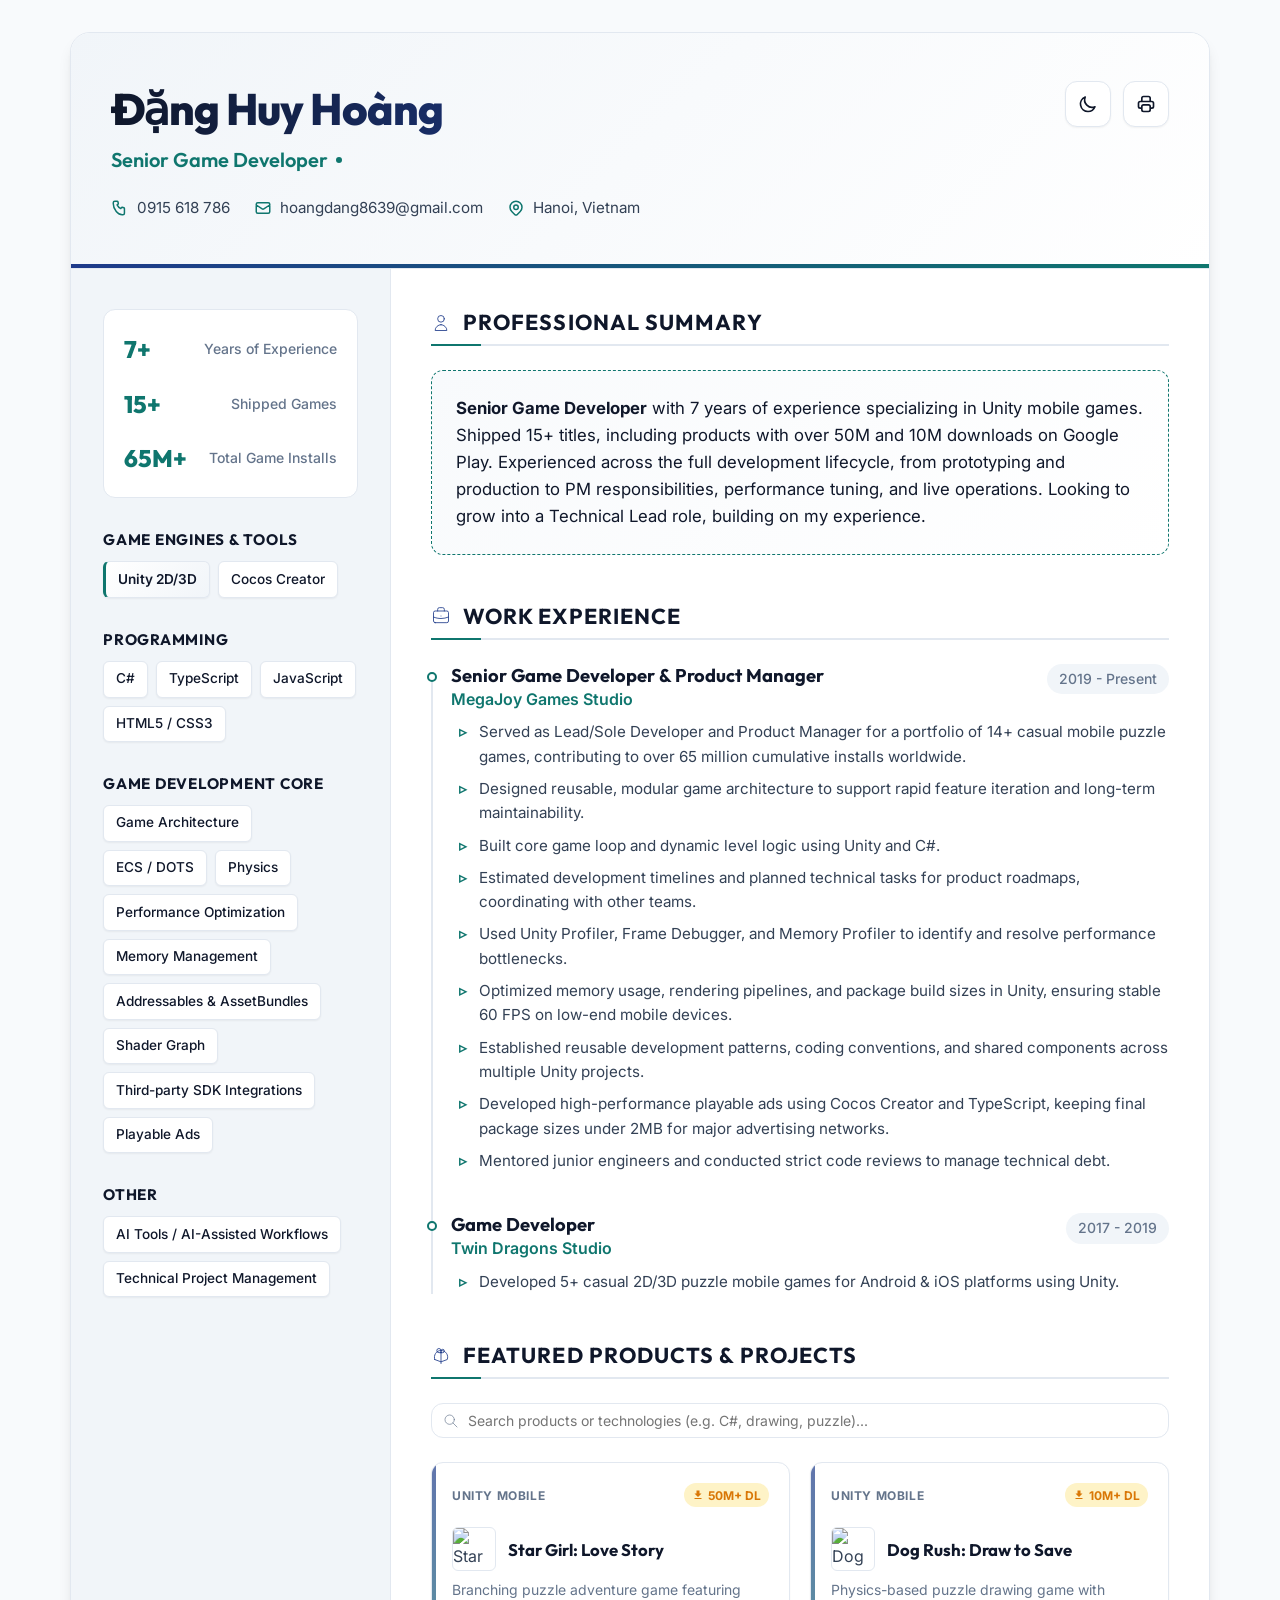
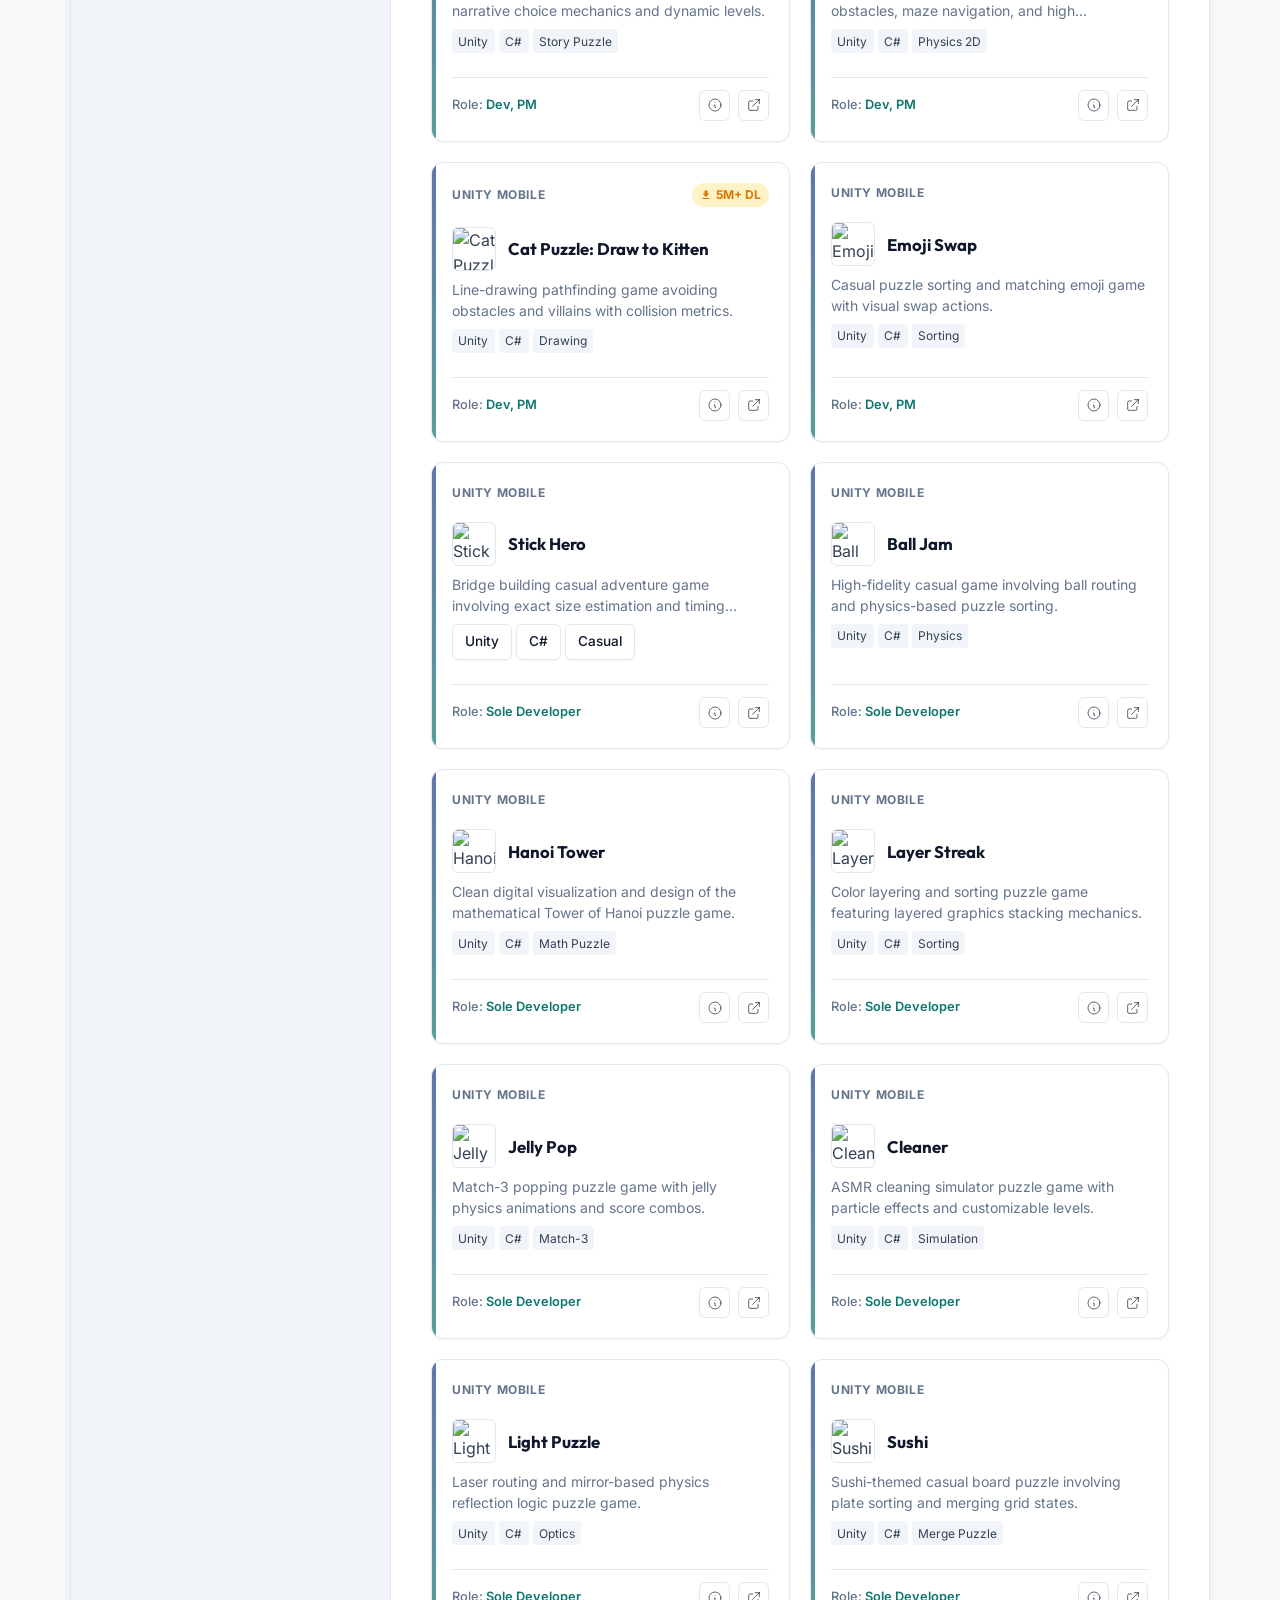
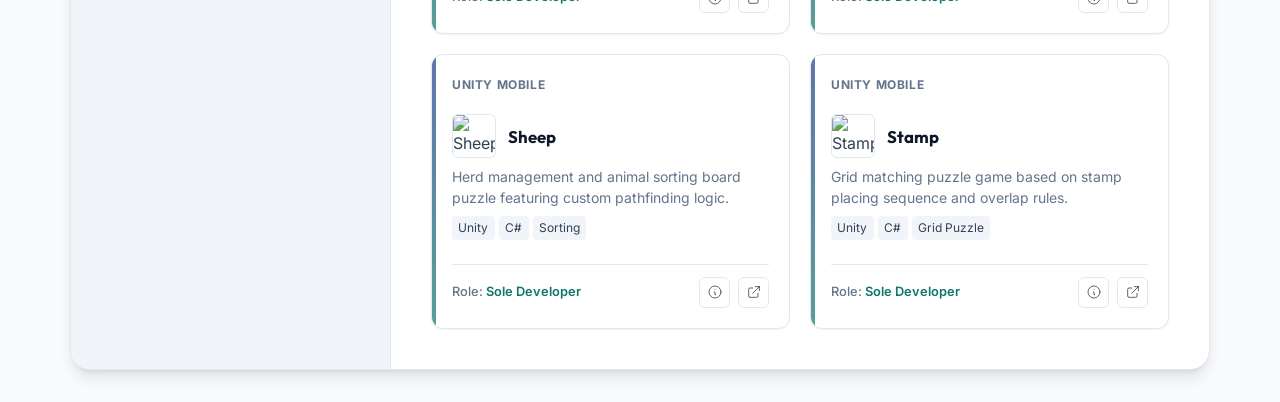
==== commit 3254c203: "Update index.html" ====
--- a/index.html
+++ b/index.html
@@ -106,22 +106,21 @@
           <div class="skills-tags">
             <span class="skill-tag">Game Architecture</span>
             <span class="skill-tag">ECS / DOTS</span>
-            <span class="skill-tag">Physics & Math</span>
+            <span class="skill-tag">Physics</span>
             <span class="skill-tag">Performance Optimization</span>
             <span class="skill-tag">Memory Management</span>
-            <span class="skill-tag">UI Toolkit & Canvas</span>
             <span class="skill-tag">Addressables & AssetBundles</span>
-            <span class="skill-tag">Mobile SDK Integrations</span>
+            <span class="skill-tag">Shader Graph</span>
+            <span class="skill-tag">Third-party SDK Integrations</span>
             <span class="skill-tag">Playable Ads</span>
-            <span class="skill-tag">Shader Graph</span>
           </div>
         </section>
 
         <section class="skills-block" id="skills-ai">
           <h3 class="skills-category-title">Other</h3>
           <div class="skills-tags">
-            <span class="skill-tag">AI Tool</span>
-            <span class="skill-tag">Technical PM</span>
+            <span class="skill-tag">AI Tools / AI-Assisted Workflows</span>
+            <span class="skill-tag">Technical Project Management</span>
           </div>
         </section>
       </aside>
@@ -138,9 +137,7 @@
             Professional Summary
           </h2>
           <div class="summary-card">
-            <p>
-              Versatile and result-oriented <strong>Senior Game Developer</strong> with 7 years of professional experience specializing in Unity mobile game development. Shipped 15+ titles, including games with over <strong>50M+ and 10M+ downloads</strong> on the Google Play Store. Adept at handling the full development lifecycle from initial concept and prototyping to production, PM duties, post-launch optimization, and technical performance, with additional capability in developing interactive playable ads to support marketing campaigns.
-            </p>
+            <p><strong>Senior Game Developer</strong> with 7 years of experience specializing in Unity mobile games. Shipped 15+ titles, including products with over 50M and 10M downloads on Google Play. Experienced across the full development lifecycle, from prototyping and production to PM responsibilities, performance tuning, and live operations. Looking to grow into a Technical Lead role, building on my experience.</p>
           </div>
         </section>
 
@@ -163,10 +160,15 @@
                 <span class="job-duration">2019 - Present</span>
               </div>
               <ul class="job-details">
-                <li>Served as Lead/Sole Developer and Product Manager for a portfolio of 14+ casual mobile puzzle games, generating over 65 million combined installs globally.</li>
-                <li>Architected game systems, core physics-based drawing mechanics, and dynamic level logic using Unity and C#.</li>
+                <li>Served as Lead/Sole Developer and Product Manager for a portfolio of 14+ casual mobile puzzle games, contributing to over 65 million cumulative installs worldwide.</li>
+                <li>Designed reusable, modular game architecture to support rapid feature iteration and long-term maintainability.</li>
+                <li>Built core game loop and dynamic level logic using Unity and C#.</li>
+                <li>Estimated development timelines and planned technical tasks for product roadmaps, coordinating with other teams.</li>
+                <li>Used Unity Profiler, Frame Debugger, and Memory Profiler to identify and resolve performance bottlenecks.</li>
                 <li>Optimized memory usage, rendering pipelines, and package build sizes in Unity, ensuring stable 60 FPS on low-end mobile devices.</li>
-                <li>Developed high-performance playable ads using Cocos Creator & TypeScript, keeping final package sizes under 2MB for major advertising networks.</li>
+                <li>Established reusable development patterns, coding conventions, and shared components across multiple Unity projects.</li>
+                <li>Developed high-performance playable ads using Cocos Creator and TypeScript, keeping final package sizes under 2MB for major advertising networks.</li>
+                <li>Mentored junior engineers and conducted strict code reviews to manage technical debt.</li>
               </ul>
             </div>
 
@@ -890,7 +892,7 @@
       lightpuzzle: {
         title: "Light Puzzle",
         type: "Unity Mobile Game",
-        desc: "A laser and lens reflection puzzle game. Engineered real-time mathematical raycasting in 2D to calculate light reflection, refraction, and trigger triggers for level completion.",
+        desc: "A laser and lens reflection puzzle game. Engineered real-time mathematical raycasting in 2D to calculate light reflection, refraction, and trigger for level completion.",
         role: "Sole Developer",
         tags: "Unity, C#, Raycasting, Vector Mathematics",
         scale: "Published Portfolio Item",
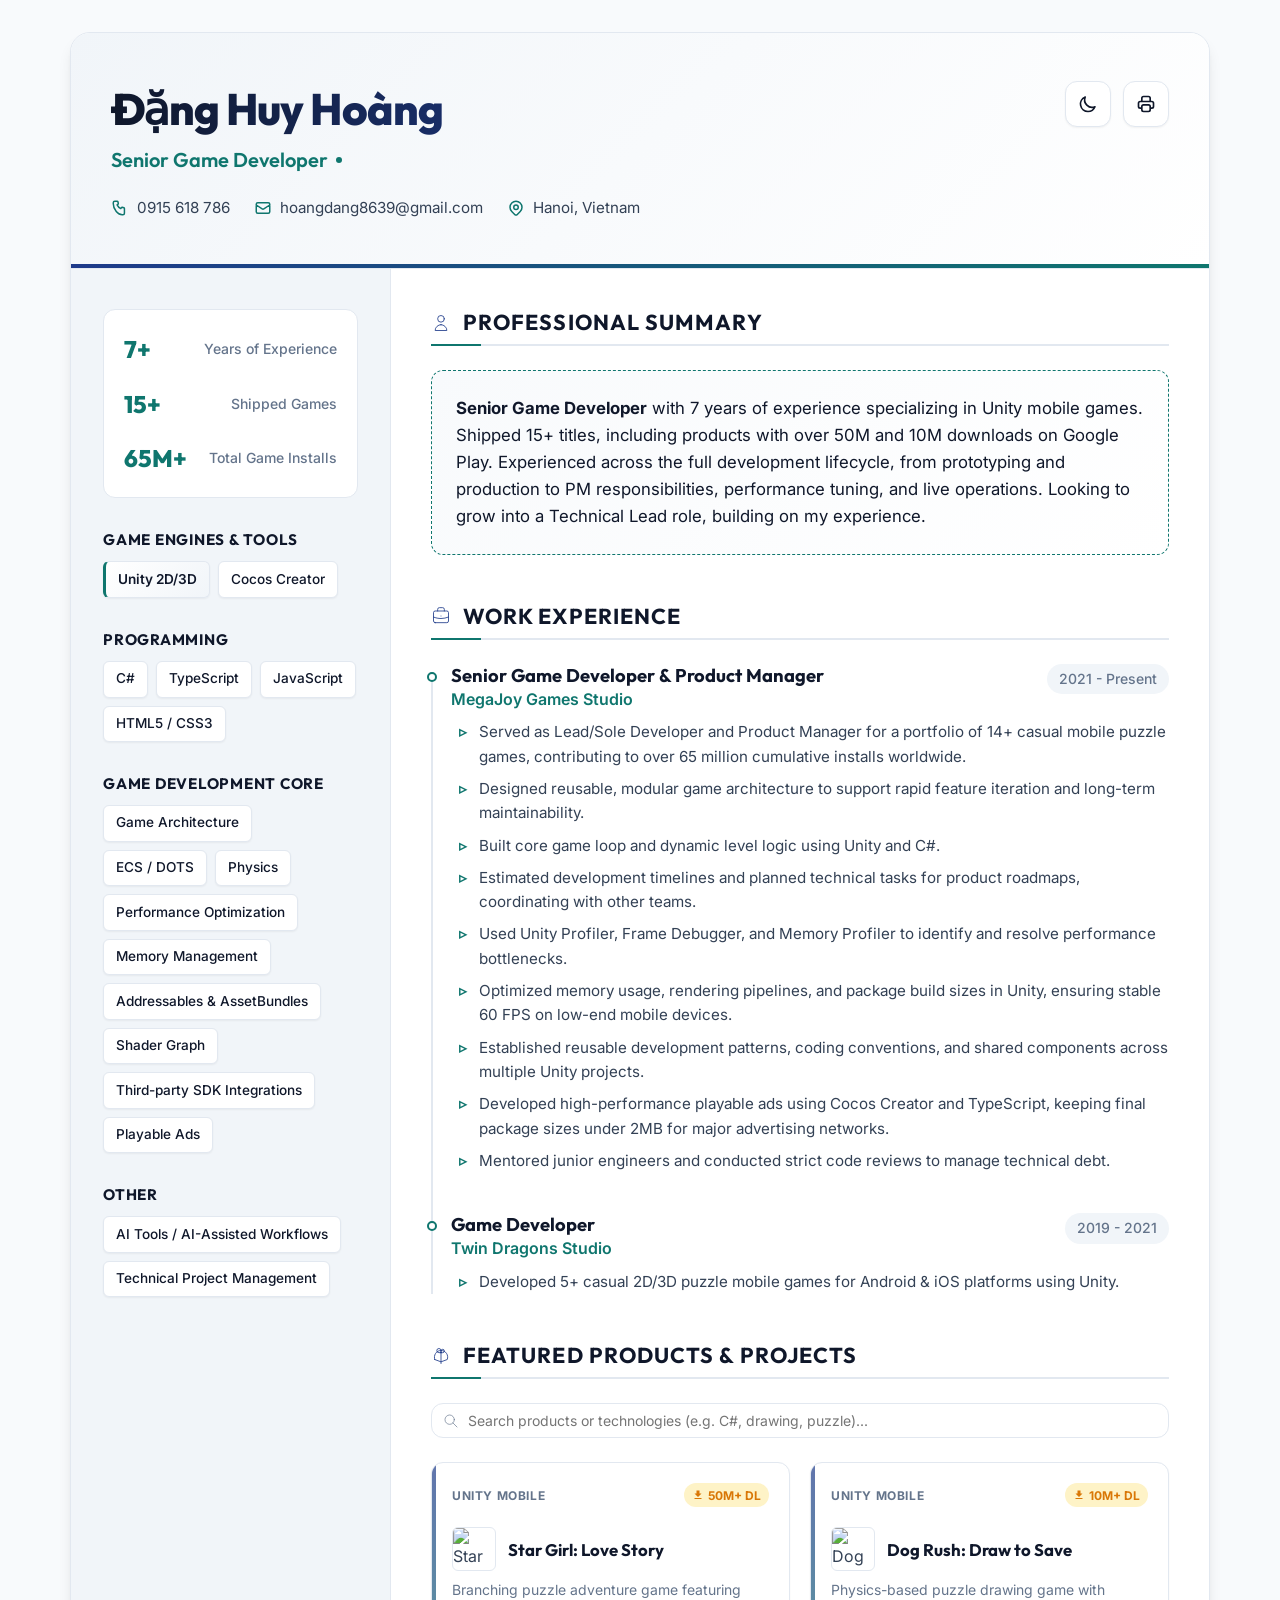
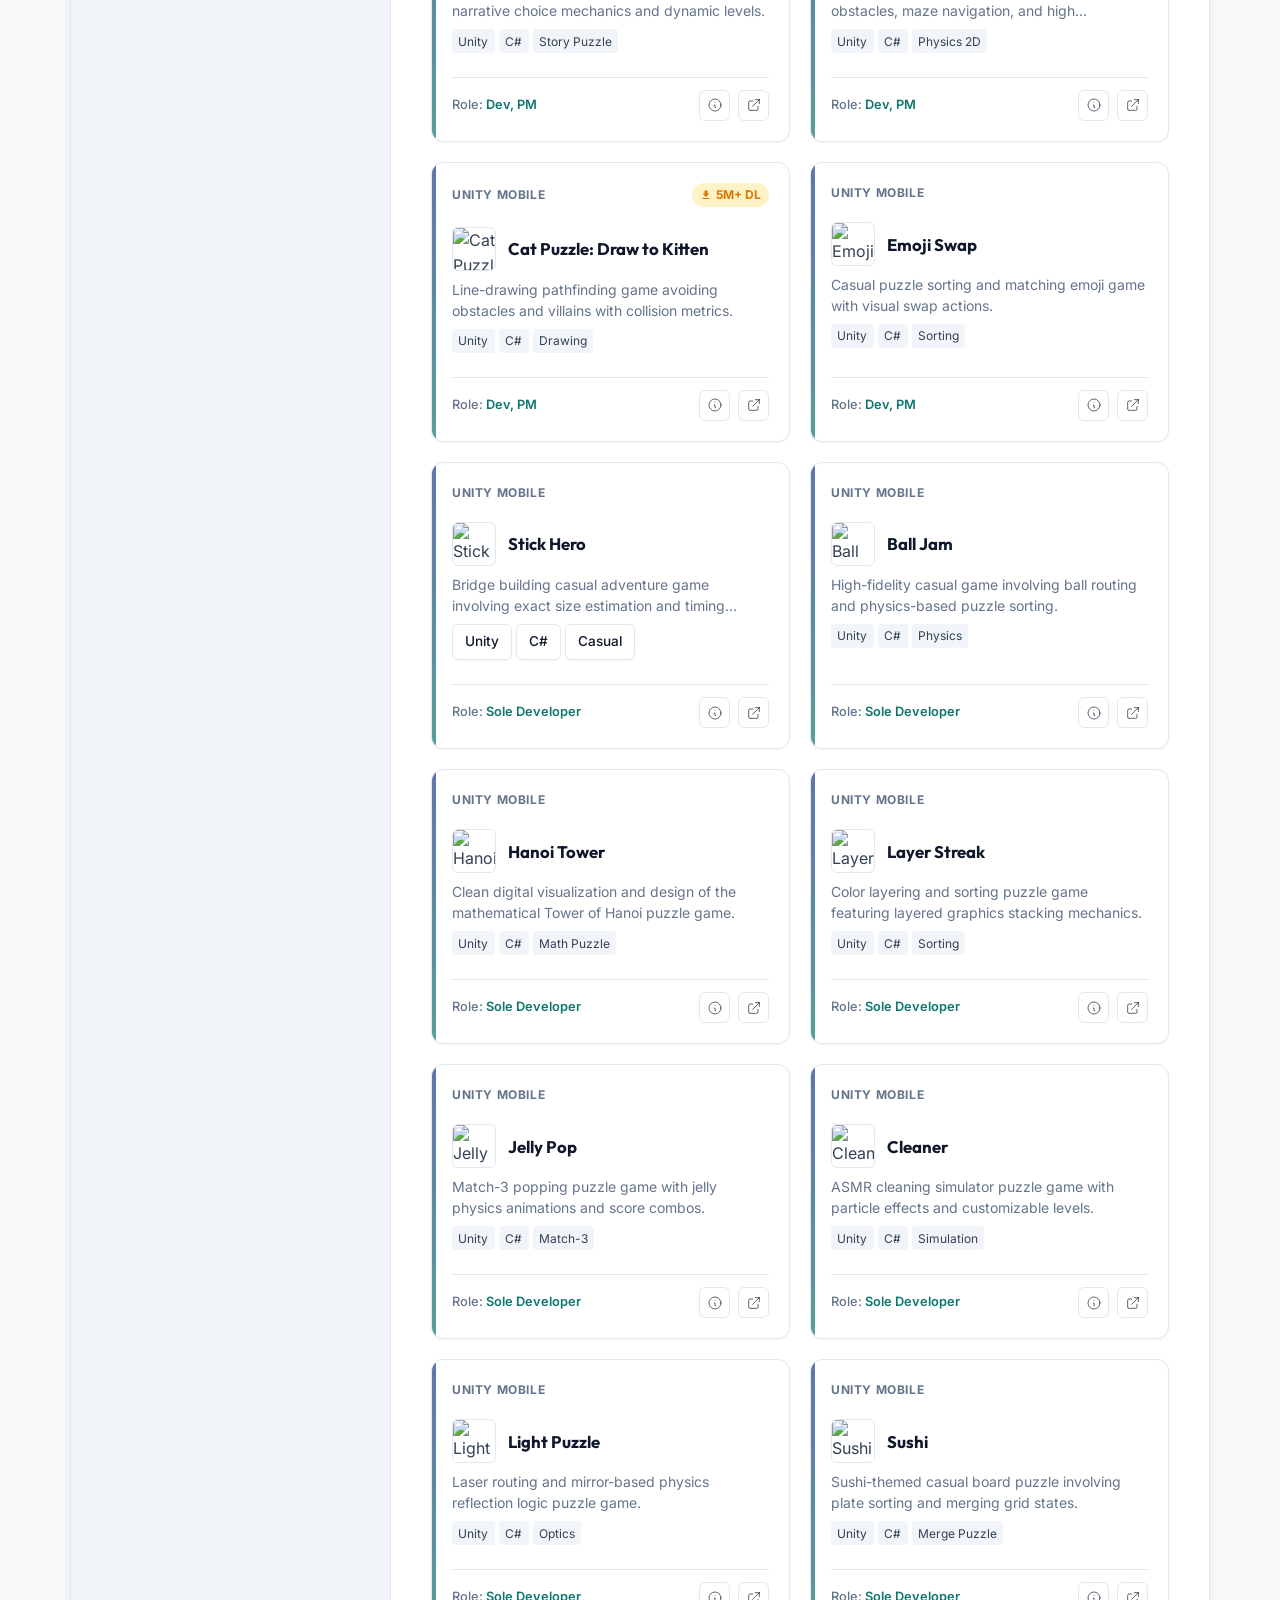
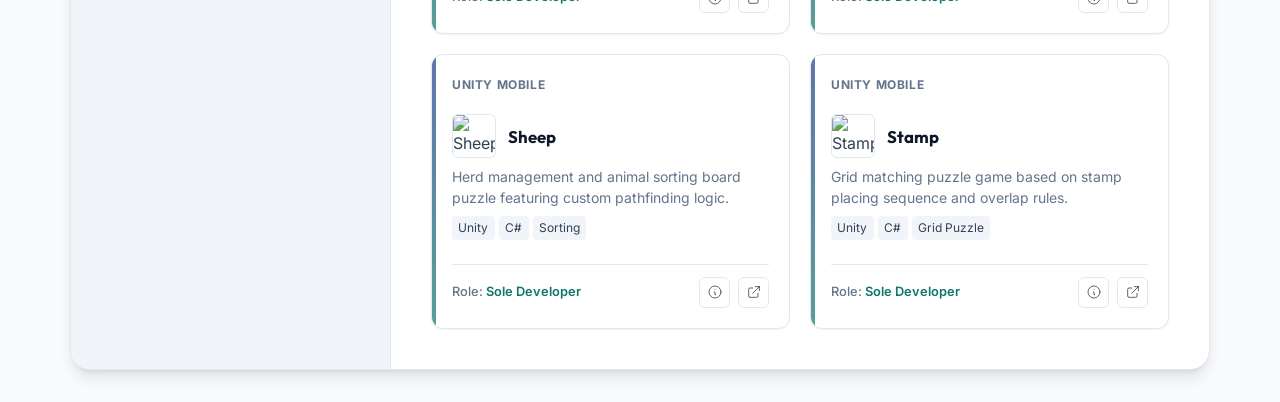
==== commit 134a35fe: "Update index.html" ====
--- a/index.html
+++ b/index.html
@@ -157,7 +157,7 @@
                   <h3 class="job-role">Senior Game Developer & Product Manager</h3>
                   <div class="job-company">MegaJoy Games Studio</div>
                 </div>
-                <span class="job-duration">2019 - Present</span>
+                <span class="job-duration">2021 - Present</span>
               </div>
               <ul class="job-details">
                 <li>Served as Lead/Sole Developer and Product Manager for a portfolio of 14+ casual mobile puzzle games, contributing to over 65 million cumulative installs worldwide.</li>
@@ -178,7 +178,7 @@
                   <h3 class="job-role">Game Developer</h3>
                   <div class="job-company">Twin Dragons Studio</div>
                 </div>
-                <span class="job-duration">2017 - 2019</span>
+                <span class="job-duration">2019 - 2021</span>
               </div>
               <ul class="job-details">
                 <li>Developed 5+ casual 2D/3D puzzle mobile games for Android & iOS platforms using Unity.</li>
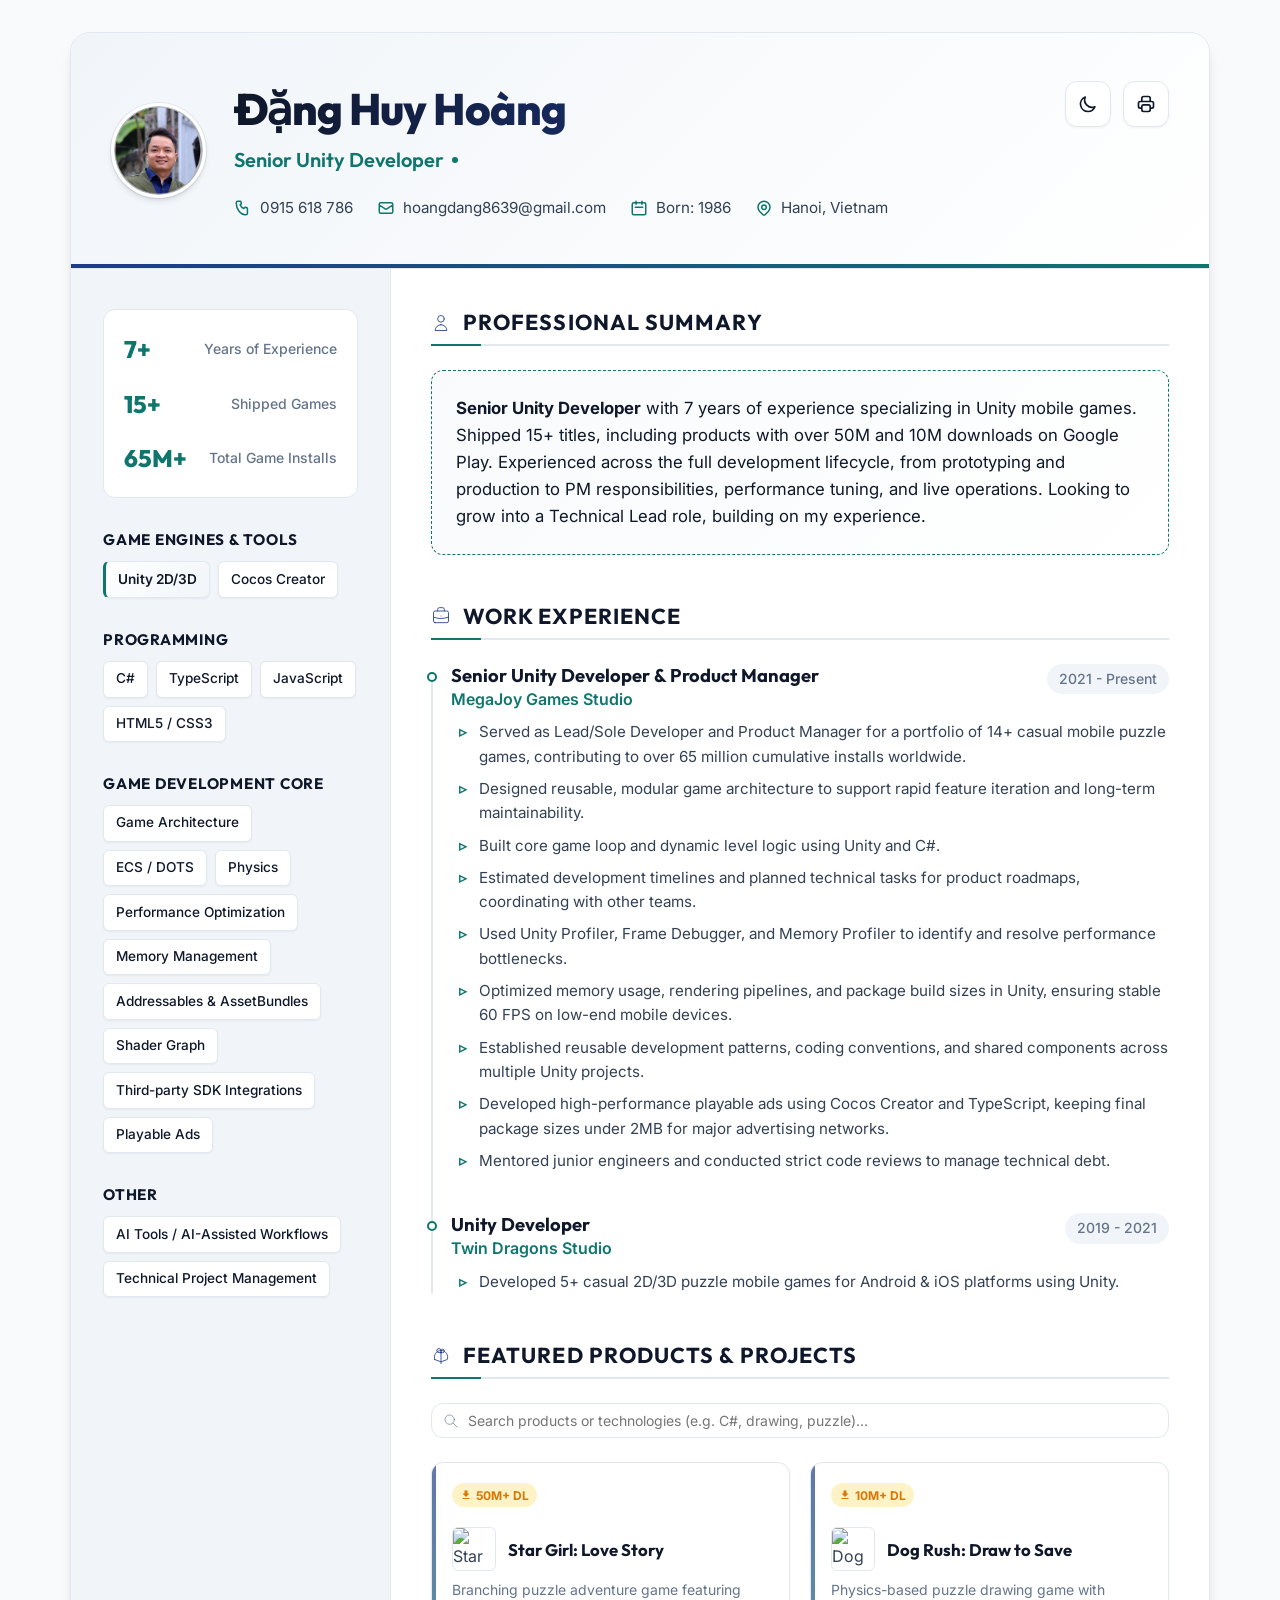
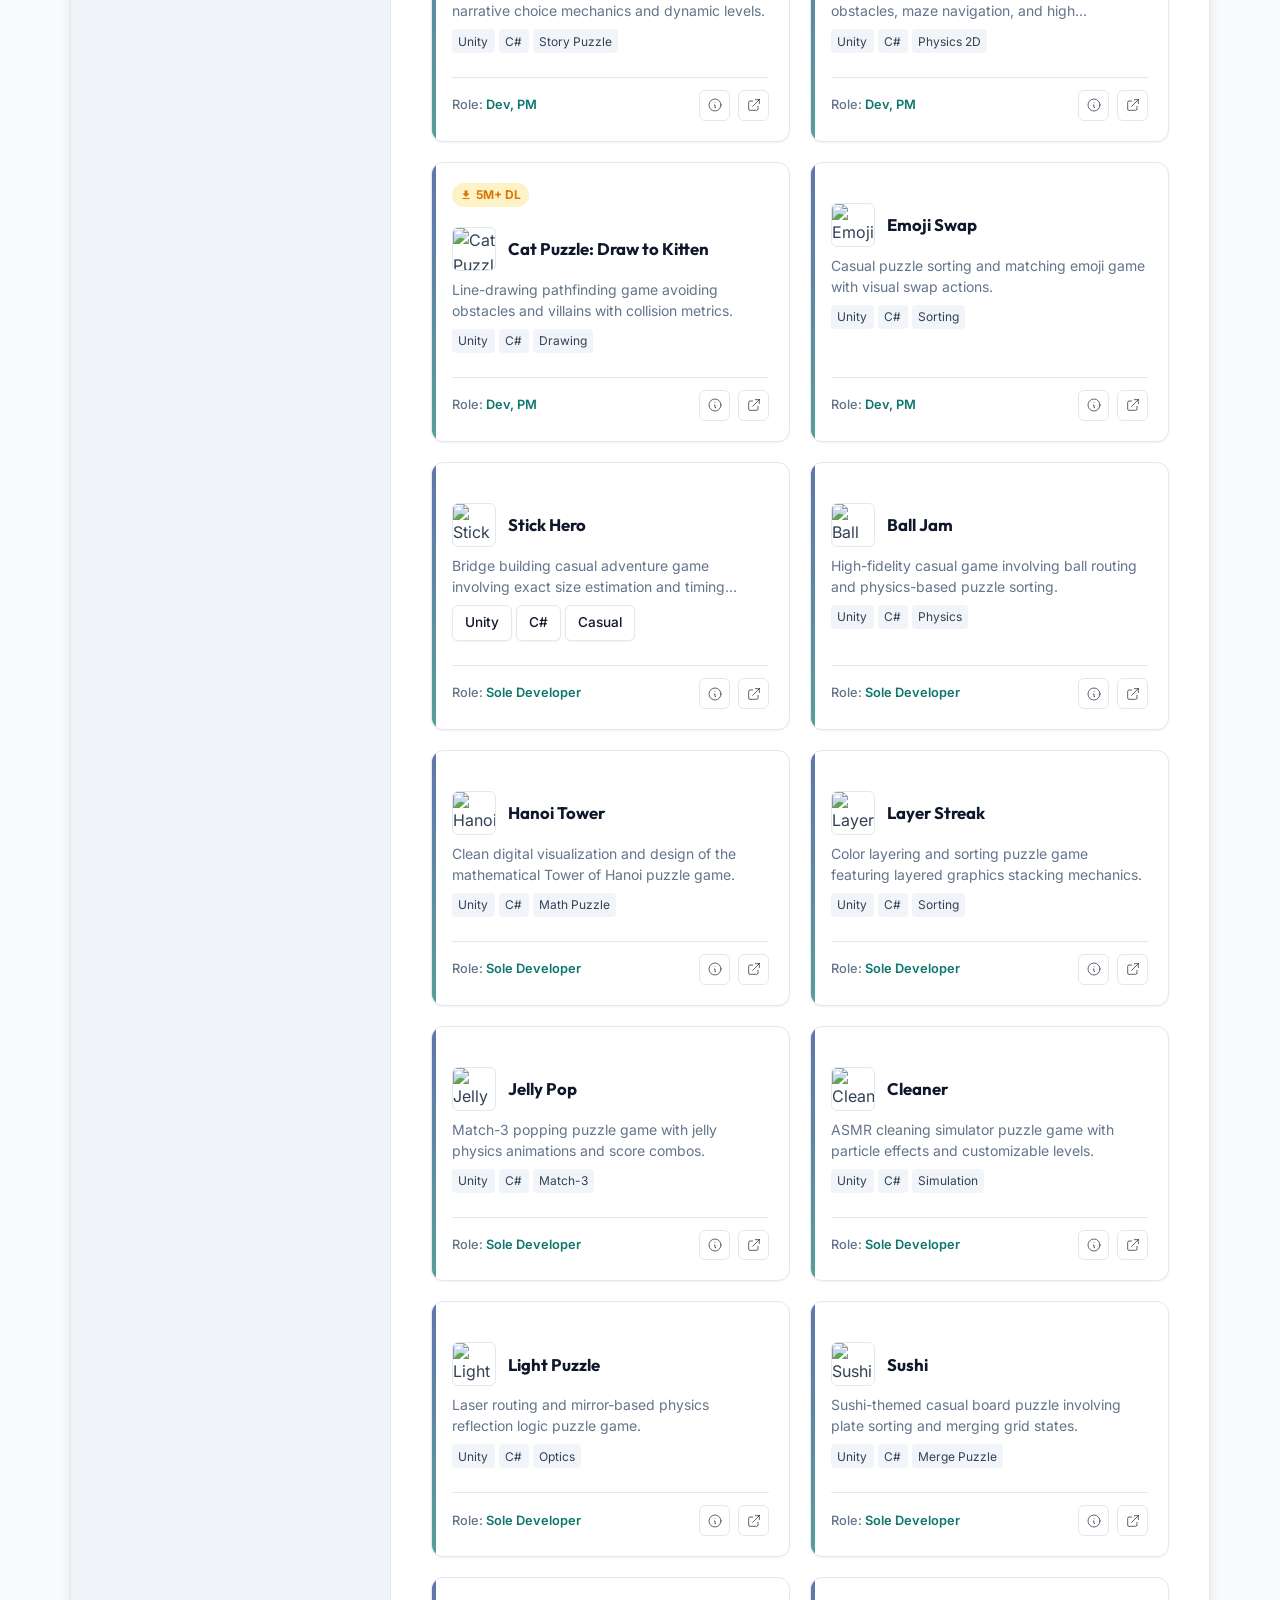
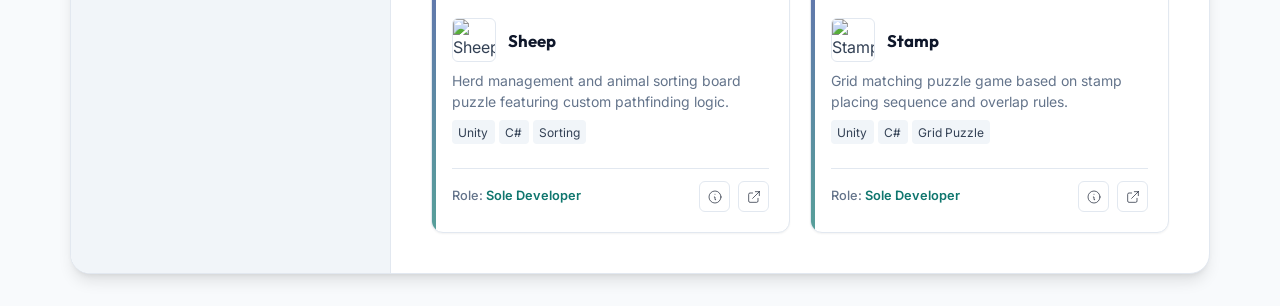
==== commit 02077d02: "Add files via upload" ====
--- a/index.html
+++ b/index.html
@@ -3,8 +3,8 @@
 <head>
   <meta charset="UTF-8">
   <meta name="viewport" content="width=device-width, initial-scale=1.0">
-  <title>Dang Huy Hoang - Senior Game Developer CV</title>
-  <meta name="description" content="CV of Dang Huy Hoang, Senior Game Developer with 7 years of experience in Unity.">
+  <title>Dang Huy Hoang - Senior Unity Developer CV</title>
+  <meta name="description" content="CV of Dang Huy Hoang, Senior Unity Developer with 7 years of experience in Unity.">
   <link rel="stylesheet" href="style.css">
 </head>
 <body>
@@ -15,28 +15,39 @@
          HEADER SECTION
          ========================================================================== -->
     <header class="cv-header">
-      <div class="profile-meta">
-        <h1>Đặng Huy Hoàng</h1>
-        <div class="profile-title">Senior Game Developer</div>
-        <div class="contact-grid">
-          <div class="contact-item" id="contact-phone">
-            <svg xmlns="http://www.w3.org/2000/svg" fill="none" viewBox="0 0 24 24" stroke="currentColor" stroke-width="2">
-              <path stroke-linecap="round" stroke-linejoin="round" d="M3 5a2 2 0 012-2h3.28a1 1 0 01.94.725l.548 2.2a1 1 0 01-.321.988l-1.305.98a10.582 10.582 0 004.872 4.872l.98-1.305a1 1 0 01.988-.321l2.2.548a1 1 0 01.725.94V19a2 2 0 01-2 2h-1C9.716 21 3 14.284 3 6V5z" />
-            </svg>
-            <a href="tel:0915618786">0915 618 786</a>
-          </div>
-          <div class="contact-item" id="contact-email">
-            <svg xmlns="http://www.w3.org/2000/svg" fill="none" viewBox="0 0 24 24" stroke="currentColor" stroke-width="2">
-              <path stroke-linecap="round" stroke-linejoin="round" d="M3 8l7.89 5.26a2 2 0 002.22 0L21 8M5 19h14a2 2 0 002-2V7a2 2 0 00-2-2H5a2 2 0 00-2 2v10a2 2 0 002 2z" />
-            </svg>
-            <a href="mailto:hoangdang8639@gmail.com">hoangdang8639@gmail.com</a>
-          </div>
-          <div class="contact-item" id="contact-location">
-            <svg xmlns="http://www.w3.org/2000/svg" fill="none" viewBox="0 0 24 24" stroke="currentColor" stroke-width="2">
-              <path stroke-linecap="round" stroke-linejoin="round" d="M17.657 16.657L13.414 20.9a1.998 1.998 0 01-2.827 0l-4.244-4.243a8 8 0 1111.314 0z" />
-              <path stroke-linecap="round" stroke-linejoin="round" d="M15 11a3 3 0 11-6 0 3 3 0 016 0z" />
-            </svg>
-            <span>Hanoi, Vietnam</span>
+      <div class="profile-meta-wrapper">
+        <div class="profile-avatar-container">
+          <img src="avatar.png" alt="Đặng Huy Hoàng" class="profile-avatar" onerror="this.src='https://api.dicebear.com/7.x/bottts/svg?seed=hoang'">
+        </div>
+        <div class="profile-meta">
+          <h1>Đặng Huy Hoàng</h1>
+          <div class="profile-title">Senior Unity Developer</div>
+          <div class="contact-grid">
+            <div class="contact-item" id="contact-phone">
+              <svg xmlns="http://www.w3.org/2000/svg" fill="none" viewBox="0 0 24 24" stroke="currentColor" stroke-width="2">
+                <path stroke-linecap="round" stroke-linejoin="round" d="M3 5a2 2 0 012-2h3.28a1 1 0 01.94.725l.548 2.2a1 1 0 01-.321.988l-1.305.98a10.582 10.582 0 004.872 4.872l.98-1.305a1 1 0 01.988-.321l2.2.548a1 1 0 01.725.94V19a2 2 0 01-2 2h-1C9.716 21 3 14.284 3 6V5z" />
+              </svg>
+              <a href="tel:0915618786">0915 618 786</a>
+            </div>
+            <div class="contact-item" id="contact-email">
+              <svg xmlns="http://www.w3.org/2000/svg" fill="none" viewBox="0 0 24 24" stroke="currentColor" stroke-width="2">
+                <path stroke-linecap="round" stroke-linejoin="round" d="M3 8l7.89 5.26a2 2 0 002.22 0L21 8M5 19h14a2 2 0 002-2V7a2 2 0 00-2-2H5a2 2 0 00-2 2v10a2 2 0 002 2z" />
+              </svg>
+              <a href="mailto:hoangdang8639@gmail.com">hoangdang8639@gmail.com</a>
+            </div>
+            <div class="contact-item" id="contact-birth">
+              <svg xmlns="http://www.w3.org/2000/svg" fill="none" viewBox="0 0 24 24" stroke="currentColor" stroke-width="2">
+                <path stroke-linecap="round" stroke-linejoin="round" d="M8 7V3m8 4V3m-9 8h10M5 21h14a2 2 0 002-2V7a2 2 0 00-2-2H5a2 2 0 00-2 2v12a2 2 0 002 2z" />
+              </svg>
+              <span>Born: 1986</span>
+            </div>
+            <div class="contact-item" id="contact-location">
+              <svg xmlns="http://www.w3.org/2000/svg" fill="none" viewBox="0 0 24 24" stroke="currentColor" stroke-width="2">
+                <path stroke-linecap="round" stroke-linejoin="round" d="M17.657 16.657L13.414 20.9a1.998 1.998 0 01-2.827 0l-4.244-4.243a8 8 0 1111.314 0z" />
+                <path stroke-linecap="round" stroke-linejoin="round" d="M15 11a3 3 0 11-6 0 3 3 0 016 0z" />
+              </svg>
+              <span>Hanoi, Vietnam</span>
+            </div>
           </div>
         </div>
       </div>
@@ -137,7 +148,7 @@
             Professional Summary
           </h2>
           <div class="summary-card">
-            <p><strong>Senior Game Developer</strong> with 7 years of experience specializing in Unity mobile games. Shipped 15+ titles, including products with over 50M and 10M downloads on Google Play. Experienced across the full development lifecycle, from prototyping and production to PM responsibilities, performance tuning, and live operations. Looking to grow into a Technical Lead role, building on my experience.</p>
+            <p><strong>Senior Unity Developer</strong> with 7 years of experience specializing in Unity mobile games. Shipped 15+ titles, including products with over 50M and 10M downloads on Google Play. Experienced across the full development lifecycle, from prototyping and production to PM responsibilities, performance tuning, and live operations. Looking to grow into a Technical Lead role, building on my experience.</p>
           </div>
         </section>
 
@@ -154,7 +165,7 @@
             <div class="timeline-item" id="job-megajoy">
               <div class="timeline-header">
                 <div>
-                  <h3 class="job-role">Senior Game Developer & Product Manager</h3>
+                  <h3 class="job-role">Senior Unity Developer & Product Manager</h3>
                   <div class="job-company">MegaJoy Games Studio</div>
                 </div>
                 <span class="job-duration">2021 - Present</span>
@@ -175,7 +186,7 @@
             <div class="timeline-item" id="job-previous">
               <div class="timeline-header">
                 <div>
-                  <h3 class="job-role">Game Developer</h3>
+                  <h3 class="job-role">Unity Developer</h3>
                   <div class="job-company">Twin Dragons Studio</div>
                 </div>
                 <span class="job-duration">2019 - 2021</span>
@@ -213,7 +224,7 @@
             <!-- 1. Star Girl: Love Story -->
             <div class="product-card" data-category="unity" data-tags="unity c# puzzle dev pm featured">
               <div class="product-badge-group">
-                <span class="product-type">Unity Mobile</span>
+
                 <span class="product-dl">
                   <svg style="width:12px;height:12px" viewBox="0 0 24 24" fill="currentColor">
                     <path d="M5,20H19V18H5M19,9H15V3H9V9H5L12,16L19,9Z" />
@@ -255,7 +266,7 @@
             <!-- 2. Dog Rush: Draw to Save -->
             <div class="product-card" data-category="unity" data-tags="unity c# drawing physics dev pm featured">
               <div class="product-badge-group">
-                <span class="product-type">Unity Mobile</span>
+
                 <span class="product-dl">
                   <svg style="width:12px;height:12px" viewBox="0 0 24 24" fill="currentColor">
                     <path d="M5,20H19V18H5M19,9H15V3H9V9H5L12,16L19,9Z" />
@@ -297,7 +308,7 @@
             <!-- 3. Cat Puzzle: Draw to Kitten -->
             <div class="product-card" data-category="unity" data-tags="unity c# drawing pathfinding dev pm">
               <div class="product-badge-group">
-                <span class="product-type">Unity Mobile</span>
+
                 <span class="product-dl">
                   <svg style="width:12px;height:12px" viewBox="0 0 24 24" fill="currentColor">
                     <path d="M5,20H19V18H5M19,9H15V3H9V9H5L12,16L19,9Z" />
@@ -339,7 +350,7 @@
             <!-- 4. Emoji Swap -->
             <div class="product-card" data-category="unity" data-tags="unity c# puzzle matching dev pm">
               <div class="product-badge-group">
-                <span class="product-type">Unity Mobile</span>
+
               </div>
               <div>
                 <div class="product-header-content">
@@ -375,7 +386,7 @@
             <!-- 5. Stick Hero -->
             <div class="product-card" data-category="unity" data-tags="unity c# timing physics sole dev">
               <div class="product-badge-group">
-                <span class="product-type">Unity Mobile</span>
+
               </div>
               <div>
                 <div class="product-header-content">
@@ -411,7 +422,7 @@
             <!-- 6. Ball Jam -->
             <div class="product-card" data-category="unity" data-tags="unity c# physics sole dev">
               <div class="product-badge-group">
-                <span class="product-type">Unity Mobile</span>
+
               </div>
               <div>
                 <div class="product-header-content">
@@ -447,7 +458,7 @@
             <!-- 7. Hanoi Tower -->
             <div class="product-card" data-category="unity" data-tags="unity c# puzzle math brain sole dev">
               <div class="product-badge-group">
-                <span class="product-type">Unity Mobile</span>
+
               </div>
               <div>
                 <div class="product-header-content">
@@ -483,7 +494,7 @@
             <!-- 8. Layer Streak -->
             <div class="product-card" data-category="unity" data-tags="unity c# sorting sole dev">
               <div class="product-badge-group">
-                <span class="product-type">Unity Mobile</span>
+
               </div>
               <div>
                 <div class="product-header-content">
@@ -519,7 +530,7 @@
             <!-- 9. Jelly Pop -->
             <div class="product-card" data-category="unity" data-tags="unity c# puzzle matching sole dev">
               <div class="product-badge-group">
-                <span class="product-type">Unity Mobile</span>
+
               </div>
               <div>
                 <div class="product-header-content">
@@ -555,7 +566,7 @@
             <!-- 10. Cleaner -->
             <div class="product-card" data-category="unity" data-tags="unity c# simulator casual sole dev">
               <div class="product-badge-group">
-                <span class="product-type">Unity Mobile</span>
+
               </div>
               <div>
                 <div class="product-header-content">
@@ -591,7 +602,7 @@
             <!-- 11. Light Puzzle -->
             <div class="product-card" data-category="unity" data-tags="unity c# puzzle physics sole dev">
               <div class="product-badge-group">
-                <span class="product-type">Unity Mobile</span>
+
               </div>
               <div>
                 <div class="product-header-content">
@@ -627,7 +638,7 @@
             <!-- 12. Sushi -->
             <div class="product-card" data-category="unity" data-tags="unity c# sorting sole dev">
               <div class="product-badge-group">
-                <span class="product-type">Unity Mobile</span>
+
               </div>
               <div>
                 <div class="product-header-content">
@@ -663,7 +674,7 @@
             <!-- 13. Sheep -->
             <div class="product-card" data-category="unity" data-tags="unity c# puzzle sole dev">
               <div class="product-badge-group">
-                <span class="product-type">Unity Mobile</span>
+
               </div>
               <div>
                 <div class="product-header-content">
@@ -699,7 +710,7 @@
             <!-- 14. Stamp -->
             <div class="product-card" data-category="unity" data-tags="unity c# puzzle matching sole dev">
               <div class="product-badge-group">
-                <span class="product-type">Unity Mobile</span>
+
               </div>
               <div>
                 <div class="product-header-content">
@@ -791,7 +802,7 @@
     const projectData = {
       lovestory: {
         title: "Star Girl: Love Story",
-        type: "Unity Mobile Game",
+        type: "Unity Game",
         desc: "A widely popular interactive narrative and puzzle choice-based game. Players make decisions for the main character 'Star Girl' to solve relationship and life situations, featuring branching storylines, creative drawing puzzles, and highly optimized game states for low-end mobile systems.",
         role: "Lead Developer & Product Manager",
         tags: "Unity, C#, UI Toolkit, Git, Game Analytics",
@@ -801,7 +812,7 @@
       },
       dogrush: {
         title: "Dog Rush: Draw to Save",
-        type: "Unity Mobile Game",
+        type: "Unity Game",
         desc: "A physics-based drawing game with over 99 levels of progressive difficulty. The player draws routes to help dogs reach their doghouses while avoiding complex obstacles, traps, and moving hazards. Developed custom drawing physics and collision tracking for smooth gameplay.",
         role: "Lead Developer & Product Manager",
         tags: "Unity, C#, 2D Physics, Level Generator, UI",
@@ -811,7 +822,7 @@
       },
       catpuzzle: {
         title: "Cat Puzzle: Draw to Kitten",
-        type: "Unity Mobile Game",
+        type: "Unity Game",
         desc: "A puzzle drawing game that tasks players with guiding cats back to their kittens. Implemented pathfinding algorithms and dynamic collision checks to avoid villains, monsters, and dog obstacles, preventing cats from colliding with each other.",
         role: "Lead Developer & Product Manager",
         tags: "Unity, C#, Pathfinding, 2D Collision, Sound System",
@@ -821,7 +832,7 @@
       },
       emojiswap: {
         title: "Emoji Swap",
-        type: "Unity Mobile Game",
+        type: "Unity Game",
         desc: "A casual sorting and matching game based on swapping emojis to solve puzzles. Engineered grid layout calculations, matching check systems, and graphic transition animations to make gameplay satisfying.",
         role: "Developer & Product Manager",
         tags: "Unity, C#, Grid Calculations, Animation Systems",
@@ -831,7 +842,7 @@
       },
       stickhero: {
         title: "Stick Hero",
-        type: "Unity Mobile Game",
+        type: "Unity Game",
         desc: "A classic timing and physics casual puzzle. The player holds the screen to stretch a stick to cross platforms. Requires high-precision measurement, timing mechanics, and rigid physics setups for gameplay stability.",
         role: "Sole Developer",
         tags: "Unity, C#, Rigidbody 2D, Timing Calculations",
@@ -841,7 +852,7 @@
       },
       balljam: {
         title: "Ball Jam",
-        type: "Unity Mobile Game",
+        type: "Unity Game",
         desc: "An engaging physical ball routing game. Solved major physics-based sorting loops, optimized rendering draw-calls for displaying hundreds of moving spheres simultaneously at stable frame rates.",
         role: "Sole Developer",
         tags: "Unity, C#, Physics Material, Batch Rendering",
@@ -851,7 +862,7 @@
       },
       hanoitower: {
         title: "Hanoi Tower",
-        type: "Unity Mobile Game",
+        type: "Unity Game",
         desc: "A clean digital version of the traditional Tower of Hanoi puzzle. Built automated solver visualizations, smooth object stacking systems, and a progress tracking database for multiple layout versions.",
         role: "Sole Developer",
         tags: "Unity, C#, Algorithm Visualization, Custom UI",
@@ -861,7 +872,7 @@
       },
       layerstreak: {
         title: "Layer Streak",
-        type: "Unity Mobile Game",
+        type: "Unity Game",
         desc: "A creative stacking puzzle game. Implemented layering graphics order calculations, color sorting logic, and complex touch masking effects.",
         role: "Sole Developer",
         tags: "Unity, C#, Sprite Layering, Sorting Algorithms",
@@ -871,7 +882,7 @@
       },
       jellypop: {
         title: "Jelly Pop",
-        type: "Unity Mobile Game",
+        type: "Unity Game",
         desc: "A match-3 style popping game featuring responsive squash-and-stretch jelly animations. Optimized rendering pipelines and dynamic physics boundaries.",
         role: "Sole Developer",
         tags: "Unity, C#, Tweening Animations, Match-3 Logic",
@@ -881,7 +892,7 @@
       },
       cleaner: {
         title: "Cleaner",
-        type: "Unity Mobile Game",
+        type: "Unity Game",
         desc: "A satisfying cleaning simulator with paint washing and surface dusting mechanics. Designed high-fidelity particle feedback and cleaning coverage percentage calculators.",
         role: "Sole Developer",
         tags: "Unity, C#, Particle Systems, Texture Masking",
@@ -891,7 +902,7 @@
       },
       lightpuzzle: {
         title: "Light Puzzle",
-        type: "Unity Mobile Game",
+        type: "Unity Game",
         desc: "A laser and lens reflection puzzle game. Engineered real-time mathematical raycasting in 2D to calculate light reflection, refraction, and trigger for level completion.",
         role: "Sole Developer",
         tags: "Unity, C#, Raycasting, Vector Mathematics",
@@ -901,7 +912,7 @@
       },
       sushi: {
         title: "Sushi",
-        type: "Unity Mobile Game",
+        type: "Unity Game",
         desc: "Sushi matching and merge puzzle. Handled grid-based collision systems, drag-and-drop mechanics, and custom board state validation loops.",
         role: "Sole Developer",
         tags: "Unity, C#, Drag & Drop, Grid Systems",
@@ -911,7 +922,7 @@
       },
       sheep: {
         title: "Sheep",
-        type: "Unity Mobile Game",
+        type: "Unity Game",
         desc: "Herd coordination puzzle requiring players to steer sheep around gates. Integrated complex steering behavior algorithms and obstacles pathfinding calculations.",
         role: "Sole Developer",
         tags: "Unity, C#, AI Steering, Pathfinding",
@@ -921,7 +932,7 @@
       },
       stamp: {
         title: "Stamp",
-        type: "Unity Mobile Game",
+        type: "Unity Game",
         desc: "Grid alignment game requiring players to stamp color patterns in a particular overlapping order. Designed logic to track depth sorting and overlap layers.",
         role: "Sole Developer",
         tags: "Unity, C#, Array Matrix Logic, Depth Sorting",
--- a/style.css
+++ b/style.css
@@ -126,6 +126,38 @@
 }
 
 /* Header Utilities */
+.profile-meta-wrapper {
+  display: flex;
+  gap: 1.75rem;
+  align-items: center;
+}
+
+.profile-avatar-container {
+  width: 95px;
+  height: 95px;
+  border-radius: 50%;
+  border: 3.5px solid var(--bg-secondary);
+  box-shadow: var(--shadow-md), 0 0 0 1px var(--border-color);
+  overflow: hidden;
+  flex-shrink: 0;
+  background-color: var(--bg-tertiary);
+  display: flex;
+  align-items: center;
+  justify-content: center;
+  transition: all var(--transition-fast);
+}
+
+.profile-avatar-container:hover {
+  transform: scale(1.05);
+  border-color: var(--primary-accent);
+}
+
+.profile-avatar {
+  width: 100%;
+  height: 100%;
+  object-fit: cover;
+}
+
 .cv-header {
   padding: 3rem 2.5rem;
   background: linear-gradient(135deg, var(--bg-tertiary) 0%, var(--bg-secondary) 100%);
@@ -866,6 +898,12 @@
 @media (max-width: 768px) {
   body {
     padding: 1rem 0.5rem;
+  }
+  
+  .profile-meta-wrapper {
+    flex-direction: column;
+    align-items: flex-start;
+    gap: 1.25rem;
   }
   
   .cv-header {
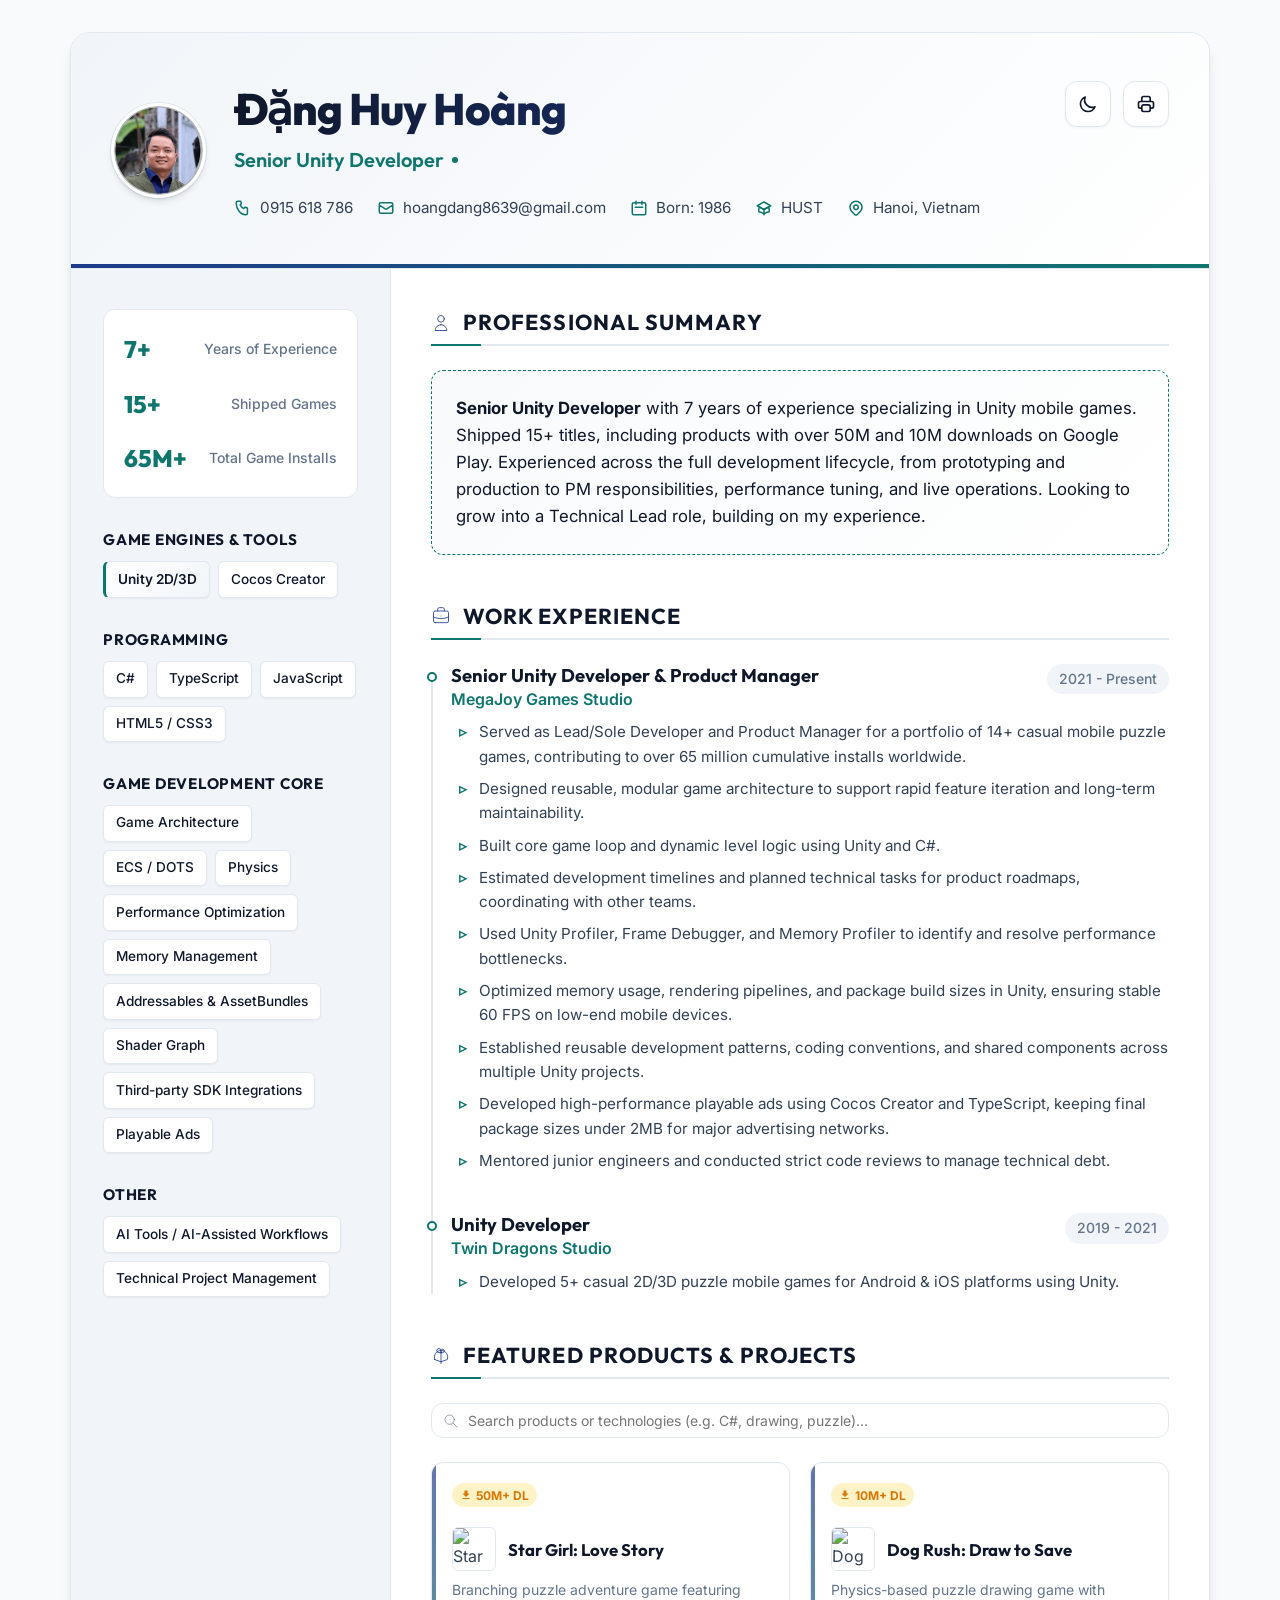
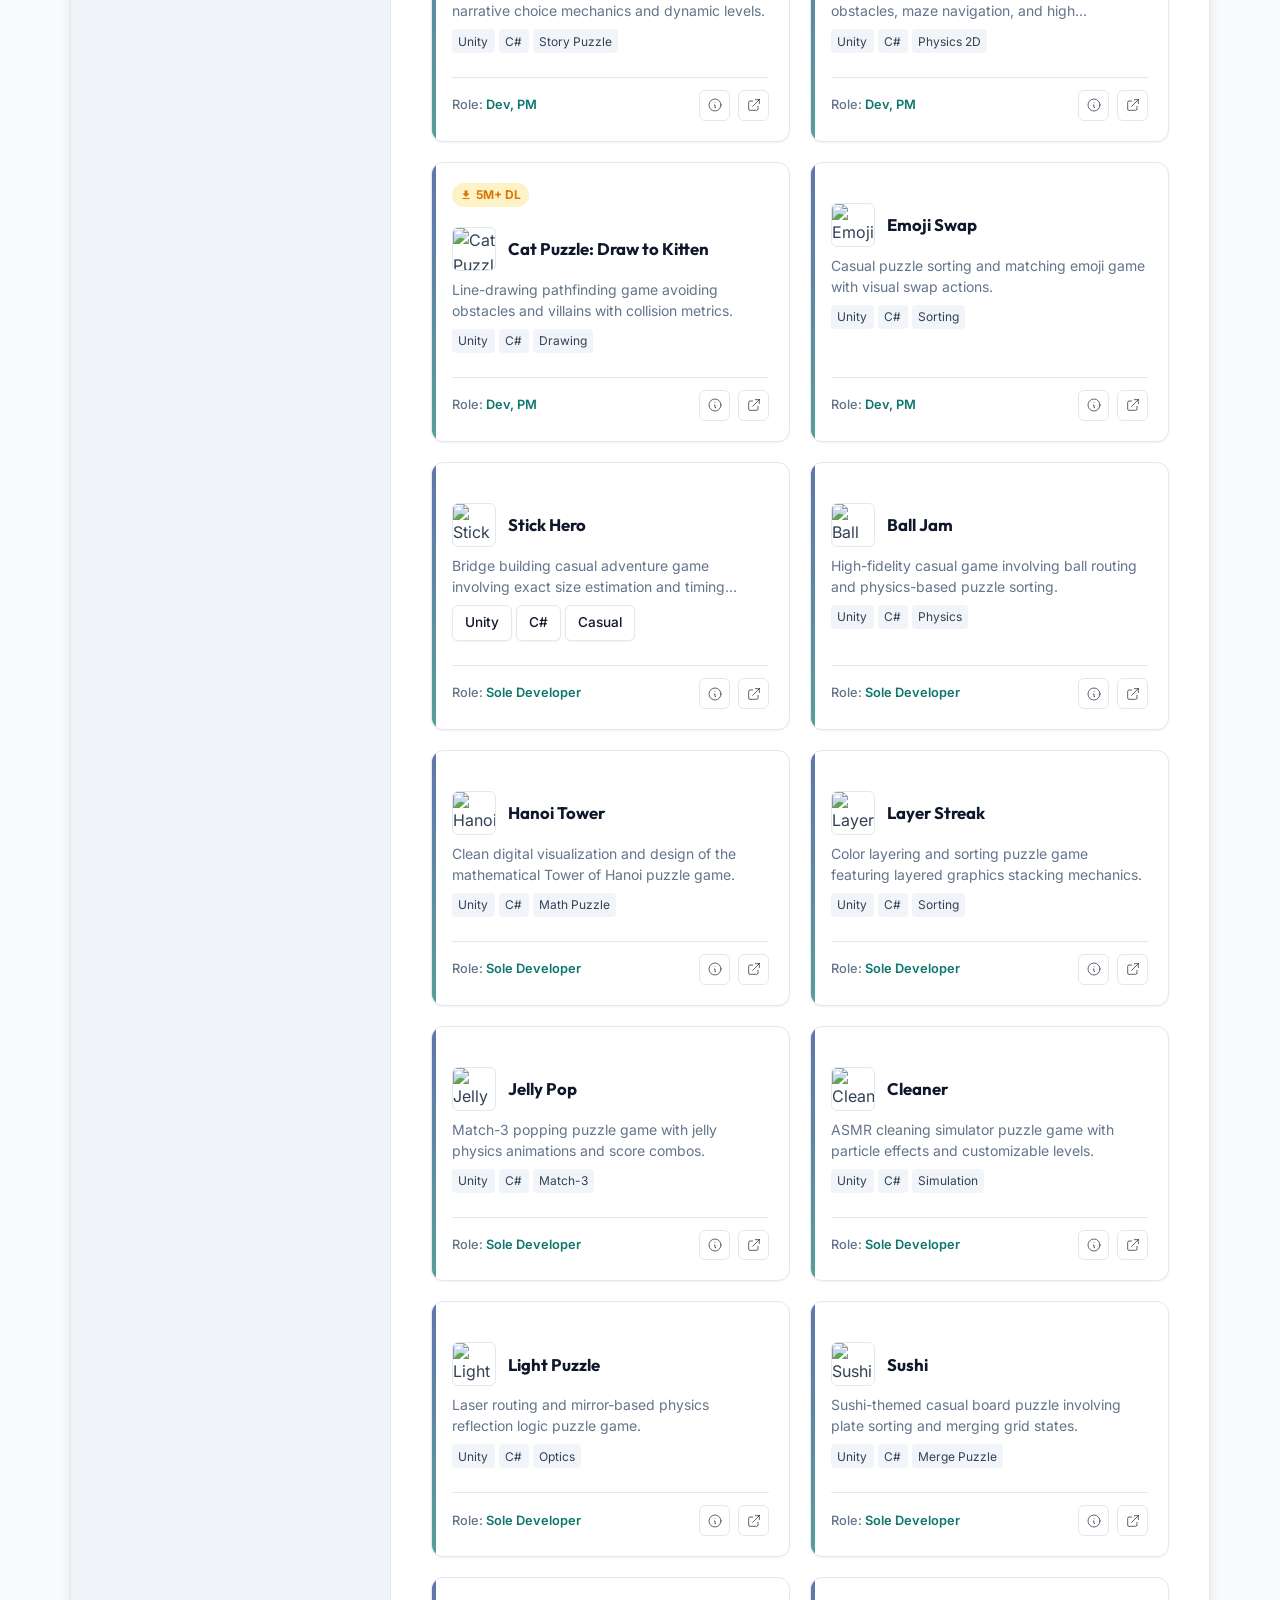
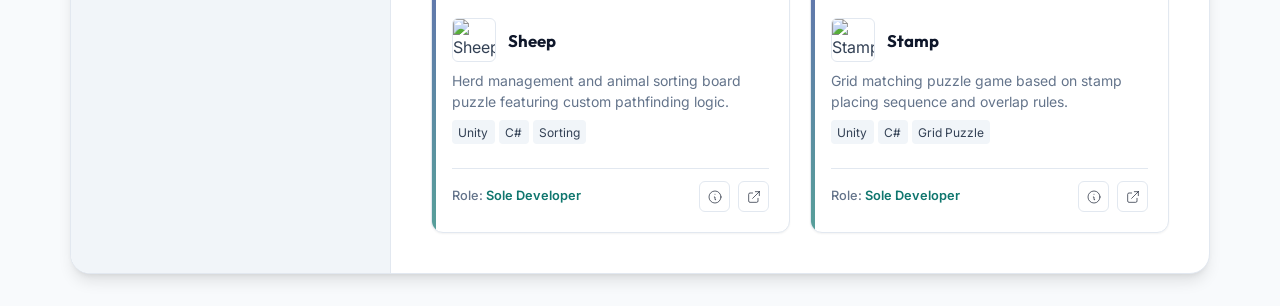
==== commit a4a138e1: "Add files via upload" ====
--- a/index.html
+++ b/index.html
@@ -40,6 +40,14 @@
                 <path stroke-linecap="round" stroke-linejoin="round" d="M8 7V3m8 4V3m-9 8h10M5 21h14a2 2 0 002-2V7a2 2 0 00-2-2H5a2 2 0 00-2 2v12a2 2 0 002 2z" />
               </svg>
               <span>Born: 1986</span>
+            </div>
+            <div class="contact-item" id="contact-study">
+              <svg xmlns="http://www.w3.org/2000/svg" fill="none" viewBox="0 0 24 24" stroke="currentColor" stroke-width="2">
+                <path stroke-linecap="round" stroke-linejoin="round" d="M12 14l9-5-9-5-9 5 9 5z" />
+                <path stroke-linecap="round" stroke-linejoin="round" d="M12 14l6.16-3.422a12.083 12.083 0 01.665 6.479A11.952 11.952 0 0012 20.055a11.952 11.952 0 00-6.824-2.998 12.078 12.078 0 01.665-6.479L12 14z" />
+                <path stroke-linecap="round" stroke-linejoin="round" d="M12 14v7" />
+              </svg>
+              <span>HUST</span>
             </div>
             <div class="contact-item" id="contact-location">
               <svg xmlns="http://www.w3.org/2000/svg" fill="none" viewBox="0 0 24 24" stroke="currentColor" stroke-width="2">
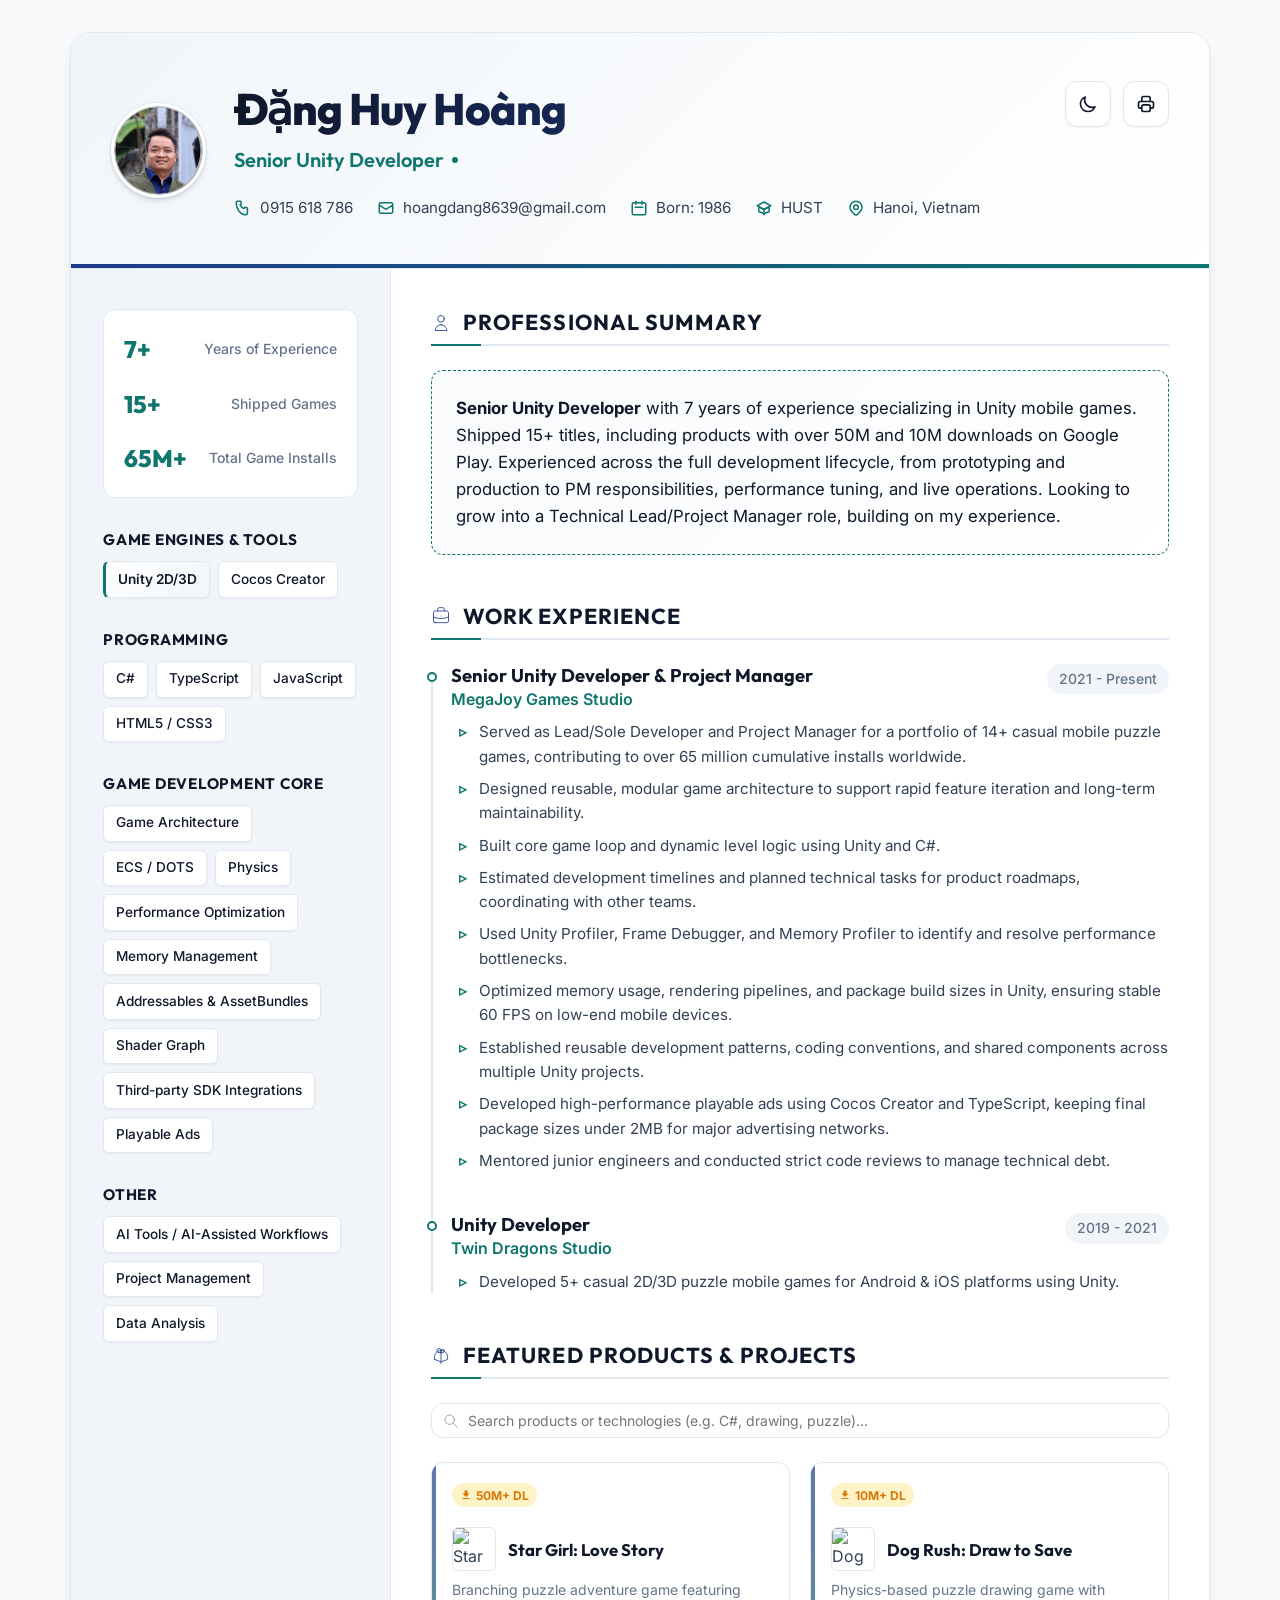
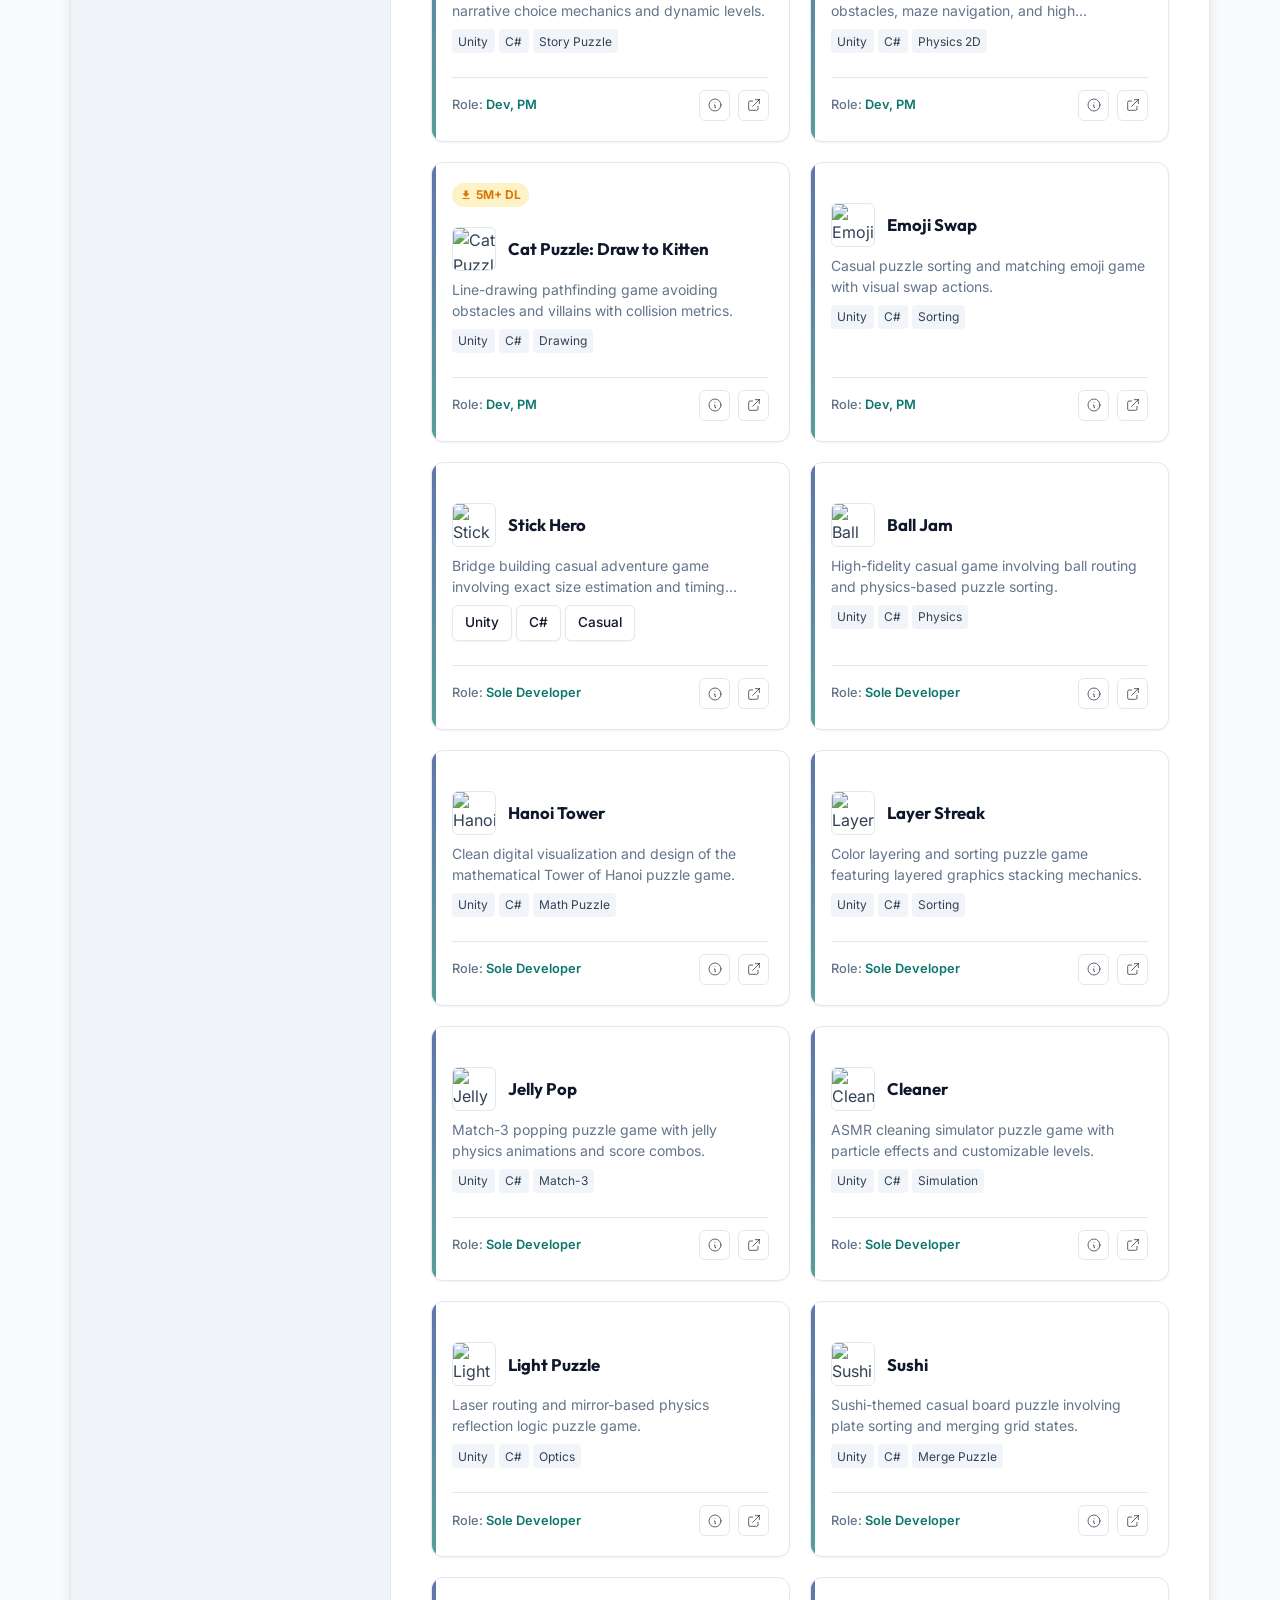
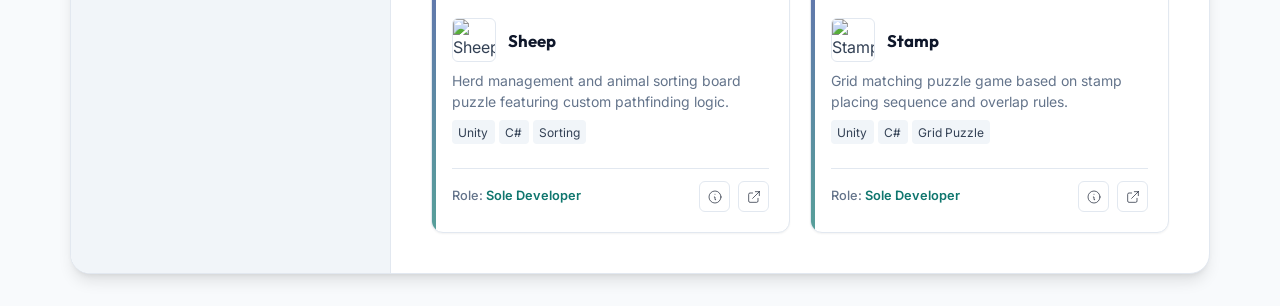
==== commit 0a4d6fd1: "Add files via upload" ====
--- a/index.html
+++ b/index.html
@@ -139,7 +139,8 @@
           <h3 class="skills-category-title">Other</h3>
           <div class="skills-tags">
             <span class="skill-tag">AI Tools / AI-Assisted Workflows</span>
-            <span class="skill-tag">Technical Project Management</span>
+            <span class="skill-tag">Project Management</span>
+            <span class="skill-tag">Data Analysis</span>
           </div>
         </section>
       </aside>
@@ -156,7 +157,7 @@
             Professional Summary
           </h2>
           <div class="summary-card">
-            <p><strong>Senior Unity Developer</strong> with 7 years of experience specializing in Unity mobile games. Shipped 15+ titles, including products with over 50M and 10M downloads on Google Play. Experienced across the full development lifecycle, from prototyping and production to PM responsibilities, performance tuning, and live operations. Looking to grow into a Technical Lead role, building on my experience.</p>
+            <p><strong>Senior Unity Developer</strong> with 7 years of experience specializing in Unity mobile games. Shipped 15+ titles, including products with over 50M and 10M downloads on Google Play. Experienced across the full development lifecycle, from prototyping and production to PM responsibilities, performance tuning, and live operations. Looking to grow into a Technical Lead/Project Manager role, building on my experience.</p>
           </div>
         </section>
 
@@ -173,13 +174,13 @@
             <div class="timeline-item" id="job-megajoy">
               <div class="timeline-header">
                 <div>
-                  <h3 class="job-role">Senior Unity Developer & Product Manager</h3>
+                  <h3 class="job-role">Senior Unity Developer & Project Manager</h3>
                   <div class="job-company">MegaJoy Games Studio</div>
                 </div>
                 <span class="job-duration">2021 - Present</span>
               </div>
               <ul class="job-details">
-                <li>Served as Lead/Sole Developer and Product Manager for a portfolio of 14+ casual mobile puzzle games, contributing to over 65 million cumulative installs worldwide.</li>
+                <li>Served as Lead/Sole Developer and Project Manager for a portfolio of 14+ casual mobile puzzle games, contributing to over 65 million cumulative installs worldwide.</li>
                 <li>Designed reusable, modular game architecture to support rapid feature iteration and long-term maintainability.</li>
                 <li>Built core game loop and dynamic level logic using Unity and C#.</li>
                 <li>Estimated development timelines and planned technical tasks for product roadmaps, coordinating with other teams.</li>
@@ -812,7 +813,7 @@
         title: "Star Girl: Love Story",
         type: "Unity Game",
         desc: "A widely popular interactive narrative and puzzle choice-based game. Players make decisions for the main character 'Star Girl' to solve relationship and life situations, featuring branching storylines, creative drawing puzzles, and highly optimized game states for low-end mobile systems.",
-        role: "Lead Developer & Product Manager",
+        role: "Lead Developer & Project Manager",
         tags: "Unity, C#, UI Toolkit, Git, Game Analytics",
         scale: "50M+ Downloads (Google Play)",
         platform: "Android / iOS",
@@ -822,7 +823,7 @@
         title: "Dog Rush: Draw to Save",
         type: "Unity Game",
         desc: "A physics-based drawing game with over 99 levels of progressive difficulty. The player draws routes to help dogs reach their doghouses while avoiding complex obstacles, traps, and moving hazards. Developed custom drawing physics and collision tracking for smooth gameplay.",
-        role: "Lead Developer & Product Manager",
+        role: "Lead Developer & Project Manager",
         tags: "Unity, C#, 2D Physics, Level Generator, UI",
         scale: "10M+ Downloads (Google Play)",
         platform: "Android / iOS",
@@ -832,7 +833,7 @@
         title: "Cat Puzzle: Draw to Kitten",
         type: "Unity Game",
         desc: "A puzzle drawing game that tasks players with guiding cats back to their kittens. Implemented pathfinding algorithms and dynamic collision checks to avoid villains, monsters, and dog obstacles, preventing cats from colliding with each other.",
-        role: "Lead Developer & Product Manager",
+        role: "Lead Developer & Project Manager",
         tags: "Unity, C#, Pathfinding, 2D Collision, Sound System",
         scale: "5M+ Downloads (Google Play)",
         platform: "Android / iOS",
@@ -842,7 +843,7 @@
         title: "Emoji Swap",
         type: "Unity Game",
         desc: "A casual sorting and matching game based on swapping emojis to solve puzzles. Engineered grid layout calculations, matching check systems, and graphic transition animations to make gameplay satisfying.",
-        role: "Developer & Product Manager",
+        role: "Developer & Project Manager",
         tags: "Unity, C#, Grid Calculations, Animation Systems",
         scale: "Published Portfolio Item",
         platform: "Android / iOS",
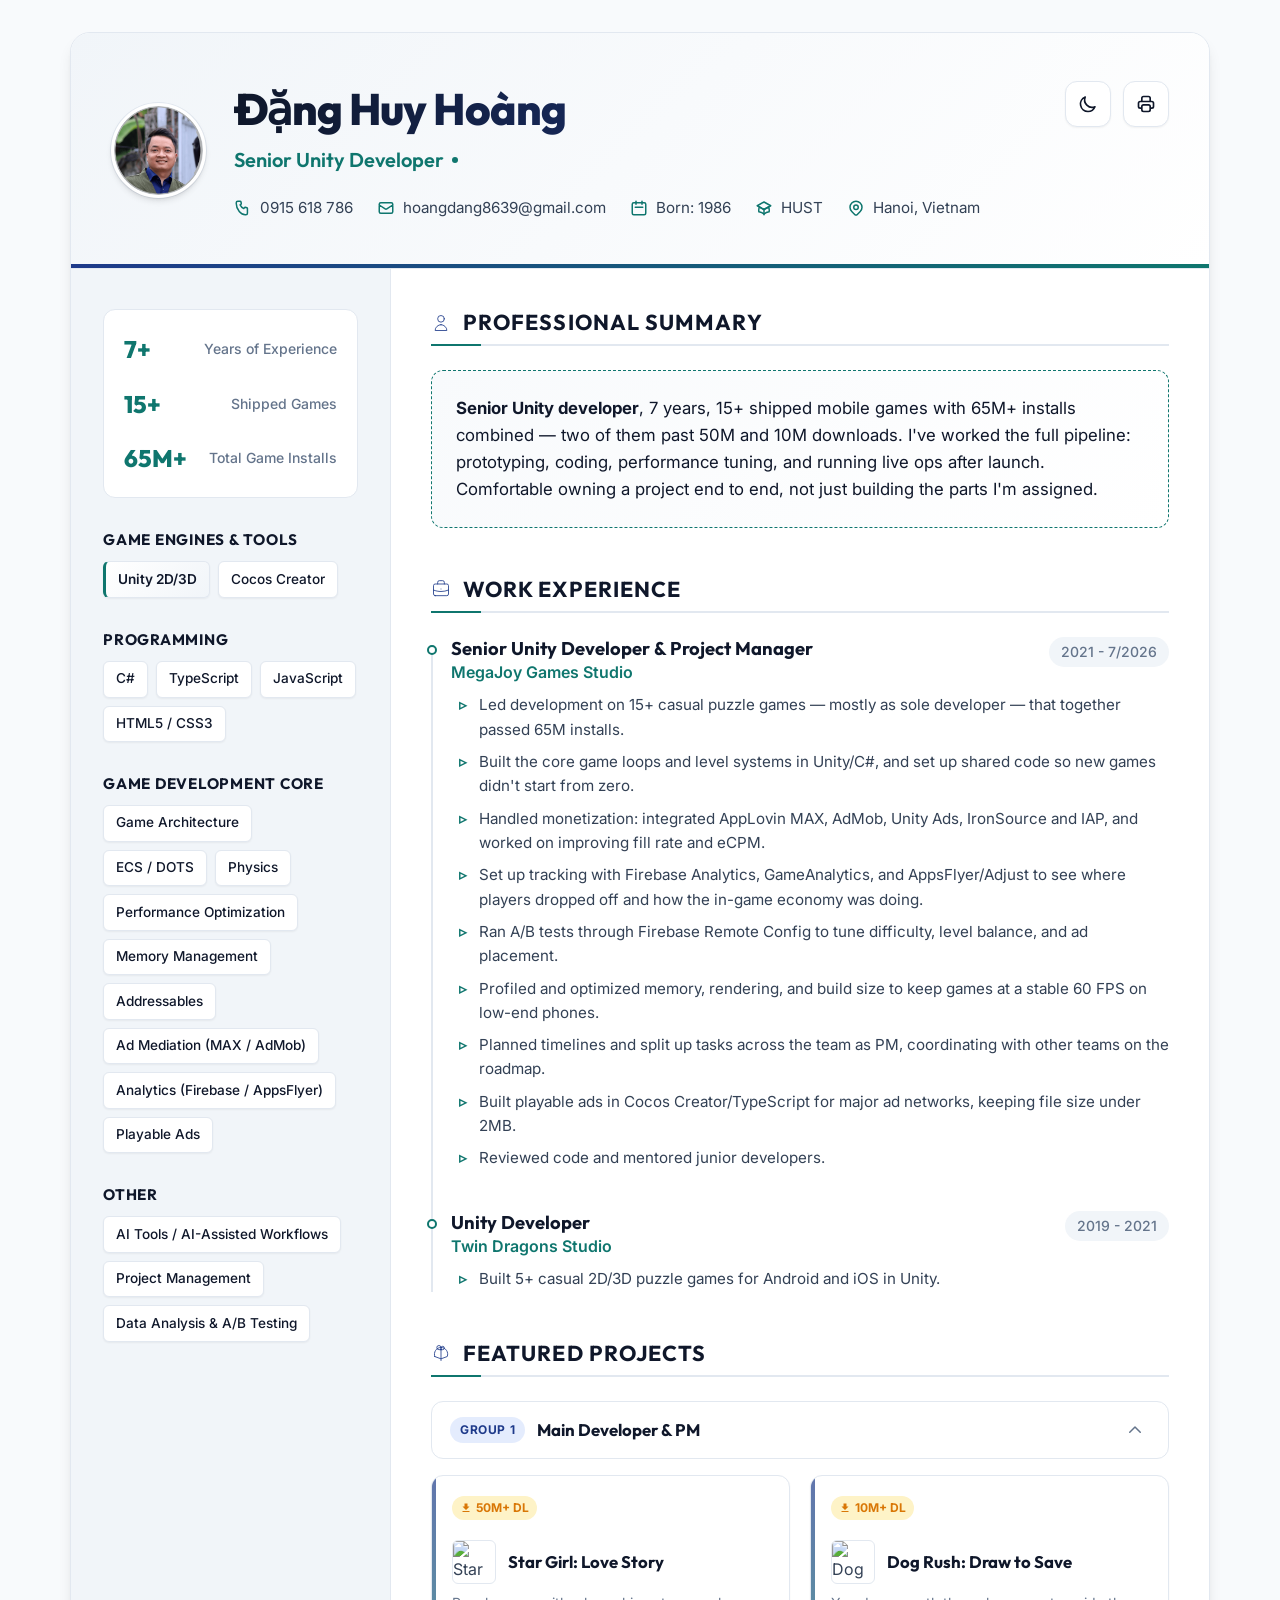
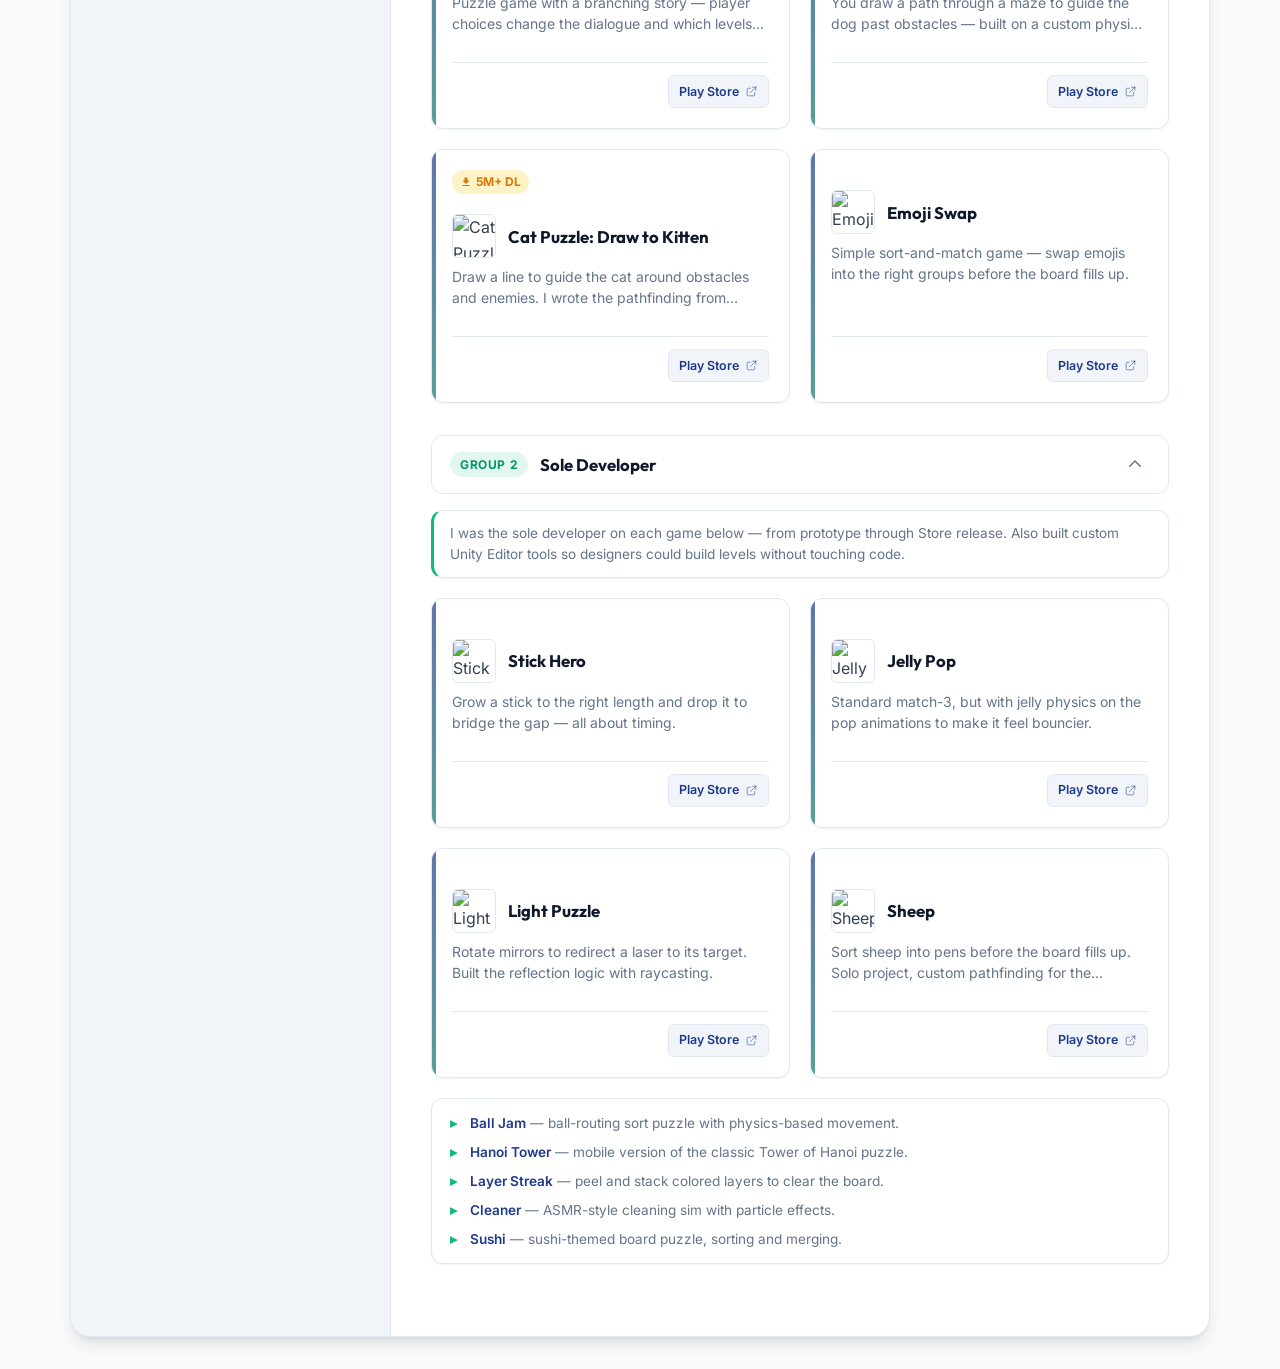
==== commit 3eb502fd: "Add files via upload" ====
--- a/index.html
+++ b/index.html
@@ -3,7 +3,7 @@
 <head>
   <meta charset="UTF-8">
   <meta name="viewport" content="width=device-width, initial-scale=1.0">
-  <title>Dang Huy Hoang - Senior Unity Developer CV</title>
+  <title>Dang Huy Hoang - Senior Unity Developer</title>
   <meta name="description" content="CV of Dang Huy Hoang, Senior Unity Developer with 7 years of experience in Unity.">
   <link rel="stylesheet" href="style.css">
 </head>
@@ -128,9 +128,9 @@
             <span class="skill-tag">Physics</span>
             <span class="skill-tag">Performance Optimization</span>
             <span class="skill-tag">Memory Management</span>
-            <span class="skill-tag">Addressables & AssetBundles</span>
-            <span class="skill-tag">Shader Graph</span>
-            <span class="skill-tag">Third-party SDK Integrations</span>
+            <span class="skill-tag">Addressables</span>
+            <span class="skill-tag">Ad Mediation (MAX / AdMob)</span>
+            <span class="skill-tag">Analytics (Firebase / AppsFlyer)</span>
             <span class="skill-tag">Playable Ads</span>
           </div>
         </section>
@@ -140,7 +140,7 @@
           <div class="skills-tags">
             <span class="skill-tag">AI Tools / AI-Assisted Workflows</span>
             <span class="skill-tag">Project Management</span>
-            <span class="skill-tag">Data Analysis</span>
+            <span class="skill-tag">Data Analysis & A/B Testing</span>
           </div>
         </section>
       </aside>
@@ -157,7 +157,7 @@
             Professional Summary
           </h2>
           <div class="summary-card">
-            <p><strong>Senior Unity Developer</strong> with 7 years of experience specializing in Unity mobile games. Shipped 15+ titles, including products with over 50M and 10M downloads on Google Play. Experienced across the full development lifecycle, from prototyping and production to PM responsibilities, performance tuning, and live operations. Looking to grow into a Technical Lead/Project Manager role, building on my experience.</p>
+            <p><strong>Senior Unity developer</strong>, 7 years, 15+ shipped mobile games with 65M+ installs combined — two of them past 50M and 10M downloads. I've worked the full pipeline: prototyping, coding, performance tuning, and running live ops after launch. Comfortable owning a project end to end, not just building the parts I'm assigned.</p>
           </div>
         </section>
 
@@ -177,18 +177,18 @@
                   <h3 class="job-role">Senior Unity Developer & Project Manager</h3>
                   <div class="job-company">MegaJoy Games Studio</div>
                 </div>
-                <span class="job-duration">2021 - Present</span>
+                <span class="job-duration">2021 - 7/2026</span>
               </div>
               <ul class="job-details">
-                <li>Served as Lead/Sole Developer and Project Manager for a portfolio of 14+ casual mobile puzzle games, contributing to over 65 million cumulative installs worldwide.</li>
-                <li>Designed reusable, modular game architecture to support rapid feature iteration and long-term maintainability.</li>
-                <li>Built core game loop and dynamic level logic using Unity and C#.</li>
-                <li>Estimated development timelines and planned technical tasks for product roadmaps, coordinating with other teams.</li>
-                <li>Used Unity Profiler, Frame Debugger, and Memory Profiler to identify and resolve performance bottlenecks.</li>
-                <li>Optimized memory usage, rendering pipelines, and package build sizes in Unity, ensuring stable 60 FPS on low-end mobile devices.</li>
-                <li>Established reusable development patterns, coding conventions, and shared components across multiple Unity projects.</li>
-                <li>Developed high-performance playable ads using Cocos Creator and TypeScript, keeping final package sizes under 2MB for major advertising networks.</li>
-                <li>Mentored junior engineers and conducted strict code reviews to manage technical debt.</li>
+                <li>Led development on 15+ casual puzzle games — mostly as sole developer — that together passed 65M installs.</li>
+                <li>Built the core game loops and level systems in Unity/C#, and set up shared code so new games didn't start from zero.</li>
+                <li>Handled monetization: integrated AppLovin MAX, AdMob, Unity Ads, IronSource and IAP, and worked on improving fill rate and eCPM.</li>
+                <li>Set up tracking with Firebase Analytics, GameAnalytics, and AppsFlyer/Adjust to see where players dropped off and how the in-game economy was doing.</li>
+                <li>Ran A/B tests through Firebase Remote Config to tune difficulty, level balance, and ad placement.</li>
+                <li>Profiled and optimized memory, rendering, and build size to keep games at a stable 60 FPS on low-end phones.</li>
+                <li>Planned timelines and split up tasks across the team as PM, coordinating with other teams on the roadmap.</li>
+                <li>Built playable ads in Cocos Creator/TypeScript for major ad networks, keeping file size under 2MB.</li>
+                <li>Reviewed code and mentored junior developers.</li>
               </ul>
             </div>
 
@@ -201,7 +201,7 @@
                 <span class="job-duration">2019 - 2021</span>
               </div>
               <ul class="job-details">
-                <li>Developed 5+ casual 2D/3D puzzle mobile games for Android & iOS platforms using Unity.</li>
+                <li>Built 5+ casual 2D/3D puzzle games for Android and iOS in Unity.</li>
               </ul>
             </div>
 
@@ -214,544 +214,321 @@
             <svg xmlns="http://www.w3.org/2000/svg" fill="none" viewBox="0 0 24 24" stroke="currentColor">
               <path stroke-linecap="round" stroke-linejoin="round" d="M12 8v13m0-13V6a2 2 0 112 2h-2zm0 0V5.5A2.5 2.5 0 109.5 8H12zm-7.463 8.241a8 8 0 1114.926 0L12 19l-7.463-2.759z" />
             </svg>
-            Featured Products & Projects
+            Featured Projects
           </h2>
           
-          <div class="portfolio-controls">
-            <!-- Search bar -->
-            <div class="portfolio-search" style="width: 100%;">
-              <svg xmlns="http://www.w3.org/2000/svg" fill="none" viewBox="0 0 24 24" stroke="currentColor">
-                <path stroke-linecap="round" stroke-linejoin="round" d="M21 21l-6-6m2-5a7 7 0 11-14 0 7 7 0 0114 0z" />
-              </svg>
-              <input type="text" id="project-search" placeholder="Search products or technologies (e.g. C#, drawing, puzzle)...">
-            </div>
-          </div>
-
-          <!-- Grid of Products -->
-          <div class="products-grid" id="products-grid">
-            
-            <!-- 1. Star Girl: Love Story -->
-            <div class="product-card" data-category="unity" data-tags="unity c# puzzle dev pm featured">
-              <div class="product-badge-group">
-
-                <span class="product-dl">
-                  <svg style="width:12px;height:12px" viewBox="0 0 24 24" fill="currentColor">
-                    <path d="M5,20H19V18H5M19,9H15V3H9V9H5L12,16L19,9Z" />
-                  </svg>
-                  50M+ DL
-                </span>
+          <!-- ================================================================
+               GROUP 1: Flagship Projects & Product Management
+               ================================================================ -->
+          <div class="project-group" id="group-pm">
+            <div class="group-header" data-target="group-pm-content">
+              <div class="group-title-wrapper">
+                <span class="group-badge">Group 1</span>
+                <h3 class="group-title">Main Developer & PM</h3>
               </div>
-              <div>
-                <div class="product-header-content">
-                  <img src="https://play-lh.googleusercontent.com/5KzD4GaqIvhbGIwAxy21FPXLjPGYRoxShhz3CspLXXnINIaTc7sTIN4rmbZ49RjrKaCQT9Tc44M8BeuwtMr84A" class="product-icon" alt="Star Girl Icon">
-                  <div class="product-card-title-group">
-                    <h3 class="product-title">Star Girl: Love Story</h3>
-                  </div>
-                </div>
-                <p class="product-desc">Branching puzzle adventure game featuring narrative choice mechanics and dynamic levels.</p>
-                <div class="product-tags">
-                  <span class="product-tag">Unity</span>
-                  <span class="product-tag">C#</span>
-                  <span class="product-tag">Story Puzzle</span>
-                </div>
+              <button class="group-toggle-btn" aria-label="Toggle Flagship Group">
+                <svg class="chevron-icon" xmlns="http://www.w3.org/2000/svg" fill="none" viewBox="0 0 24 24" stroke="currentColor">
+                  <path stroke-linecap="round" stroke-linejoin="round" stroke-width="2" d="M19 9l-7 7-7-7" />
+                </svg>
+              </button>
+            </div>
+
+            <!-- Group 1 Content: Key Responsibilities + Cards -->
+            <div class="group-content open" id="group-pm-content">
+              
+              <!-- Grid of 4 Games -->
+              <div class="products-grid">
+                
+                <!-- 1. Star Girl: Love Story -->
+                <div class="product-card" data-category="unity" data-tags="unity c# puzzle main dev pm featured story narrative 50m">
+                  <div class="product-badge-group">
+                    <span class="product-dl">
+                      <svg style="width:12px;height:12px" viewBox="0 0 24 24" fill="currentColor">
+                        <path d="M5,20H19V18H5M19,9H15V3H9V9H5L12,16L19,9Z" />
+                      </svg>
+                      50M+ DL
+                    </span>
+                  </div>
+                  <div class="product-body">
+                    <div class="product-header-content">
+                      <a href="https://play.google.com/store/apps/details?id=com.MegaJoy.LoveStory68" target="_blank" rel="noopener" class="product-icon-link" title="Open on Google Play">
+                        <img src="https://play-lh.googleusercontent.com/5KzD4GaqIvhbGIwAxy21FPXLjPGYRoxShhz3CspLXXnINIaTc7sTIN4rmbZ49RjrKaCQT9Tc44M8BeuwtMr84A" class="product-icon" alt="Star Girl Icon">
+                      </a>
+                      <div class="product-card-title-group">
+                        <a href="https://play.google.com/store/apps/details?id=com.MegaJoy.LoveStory68" target="_blank" rel="noopener" class="product-title-link">
+                          <h3 class="product-title">Star Girl: Love Story</h3>
+                        </a>
+                      </div>
+                    </div>
+                    <p class="product-desc">Puzzle game with a branching story — player choices change the dialogue and which levels come next.</p>
+                  </div>
+                  <div class="product-footer">
+                    <div class="product-actions">
+                      <a href="https://play.google.com/store/apps/details?id=com.MegaJoy.LoveStory68" target="_blank" class="btn-card-store" title="View on Play Store" rel="noopener">
+                        <span>Play Store</span>
+                        <svg xmlns="http://www.w3.org/2000/svg" fill="none" viewBox="0 0 24 24" stroke="currentColor">
+                          <path stroke-linecap="round" stroke-linejoin="round" d="M10 6H6a2 2 0 00-2 2v10a2 2 0 002 2h10a2 2 0 002-2v-4M14 4h6m0 0v6m0-6L10 14" />
+                        </svg>
+                      </a>
+                    </div>
+                  </div>
+                </div>
+
+                <!-- 2. Dog Rush: Draw to Save -->
+                <div class="product-card" data-category="unity" data-tags="unity c# drawing physics main dev pm featured 10m">
+                  <div class="product-badge-group">
+                    <span class="product-dl">
+                      <svg style="width:12px;height:12px" viewBox="0 0 24 24" fill="currentColor">
+                        <path d="M5,20H19V18H5M19,9H15V3H9V9H5L12,16L19,9Z" />
+                      </svg>
+                      10M+ DL
+                    </span>
+                  </div>
+                  <div class="product-body">
+                    <div class="product-header-content">
+                      <a href="https://play.google.com/store/apps/details?id=com.MegaJoy.DogRush" target="_blank" rel="noopener" class="product-icon-link" title="Open on Google Play">
+                        <img src="https://play-lh.googleusercontent.com/atdqzGYecjgbUYgNssRhSYeckEmyDVLpDWaApuZ5NFpwKeitt7O4KfqqsV1Qh1qwyLHryRTro12Y5kWA6XCxLDo" class="product-icon" alt="Dog Rush Icon">
+                      </a>
+                      <div class="product-card-title-group">
+                        <a href="https://play.google.com/store/apps/details?id=com.MegaJoy.DogRush" target="_blank" rel="noopener" class="product-title-link">
+                          <h3 class="product-title">Dog Rush: Draw to Save</h3>
+                        </a>
+                      </div>
+                    </div>
+                    <p class="product-desc">You draw a path through a maze to guide the dog past obstacles — built on a custom physics setup.</p>
+                  </div>
+                  <div class="product-footer">
+                    <div class="product-actions">
+                      <a href="https://play.google.com/store/apps/details?id=com.MegaJoy.DogRush" target="_blank" class="btn-card-store" title="View on Play Store" rel="noopener">
+                        <span>Play Store</span>
+                        <svg xmlns="http://www.w3.org/2000/svg" fill="none" viewBox="0 0 24 24" stroke="currentColor">
+                          <path stroke-linecap="round" stroke-linejoin="round" d="M10 6H6a2 2 0 00-2 2v10a2 2 0 002 2h10a2 2 0 002-2v-4M14 4h6m0 0v6m0-6L10 14" />
+                        </svg>
+                      </a>
+                    </div>
+                  </div>
+                </div>
+
+                <!-- 3. Cat Puzzle: Draw to Kitten -->
+                <div class="product-card" data-category="unity" data-tags="unity c# drawing pathfinding main dev pm 5m">
+                  <div class="product-badge-group">
+                    <span class="product-dl">
+                      <svg style="width:12px;height:12px" viewBox="0 0 24 24" fill="currentColor">
+                        <path d="M5,20H19V18H5M19,9H15V3H9V9H5L12,16L19,9Z" />
+                      </svg>
+                      5M+ DL
+                    </span>
+                  </div>
+                  <div class="product-body">
+                    <div class="product-header-content">
+                      <a href="https://play.google.com/store/apps/details?id=com.MegaJoy.CatPuzzle68" target="_blank" rel="noopener" class="product-icon-link" title="Open on Google Play">
+                        <img src="https://play-lh.googleusercontent.com/ZTse22l1mXvY2CqFzzYcb24ZpwdRYaDxaMq5fc5yVE16soC5y7XBdRq__7rqxN0kbkiqUOkIB9zLoTn61pTl" class="product-icon" alt="Cat Puzzle Icon">
+                      </a>
+                      <div class="product-card-title-group">
+                        <a href="https://play.google.com/store/apps/details?id=com.MegaJoy.CatPuzzle68" target="_blank" rel="noopener" class="product-title-link">
+                          <h3 class="product-title">Cat Puzzle: Draw to Kitten</h3>
+                        </a>
+                      </div>
+                    </div>
+                    <p class="product-desc">Draw a line to guide the cat around obstacles and enemies. I wrote the pathfinding from scratch.</p>
+                  </div>
+                  <div class="product-footer">
+                    <div class="product-actions">
+                      <a href="https://play.google.com/store/apps/details?id=com.MegaJoy.CatPuzzle68" target="_blank" class="btn-card-store" title="View on Play Store" rel="noopener">
+                        <span>Play Store</span>
+                        <svg xmlns="http://www.w3.org/2000/svg" fill="none" viewBox="0 0 24 24" stroke="currentColor">
+                          <path stroke-linecap="round" stroke-linejoin="round" d="M10 6H6a2 2 0 00-2 2v10a2 2 0 002 2h10a2 2 0 002-2v-4M14 4h6m0 0v6m0-6L10 14" />
+                        </svg>
+                      </a>
+                    </div>
+                  </div>
+                </div>
+
+                <!-- 4. Emoji Swap -->
+                <div class="product-card" data-category="unity" data-tags="unity c# puzzle matching sorting main dev pm">
+                  <div class="product-badge-group">
+                  </div>
+                  <div class="product-body">
+                    <div class="product-header-content">
+                      <a href="https://play.google.com/store/apps/details?id=com.MegaJoy.EmojiSwap68" target="_blank" rel="noopener" class="product-icon-link" title="Open on Google Play">
+                        <img src="https://play-lh.googleusercontent.com/41tQ7Wvc7gfFQtYuFHfJkPrThDEncPl5EgrOFLDb0aHbal4Gwz4OajCTRzknFhfikrQDP-UB62BMjp4N09IXDTk" class="product-icon" alt="Emoji Swap Icon">
+                      </a>
+                      <div class="product-card-title-group">
+                        <a href="https://play.google.com/store/apps/details?id=com.MegaJoy.EmojiSwap68" target="_blank" rel="noopener" class="product-title-link">
+                          <h3 class="product-title">Emoji Swap</h3>
+                        </a>
+                      </div>
+                    </div>
+                    <p class="product-desc">Simple sort-and-match game — swap emojis into the right groups before the board fills up.</p>
+                  </div>
+                  <div class="product-footer">
+                    <div class="product-actions">
+                      <a href="https://play.google.com/store/apps/details?id=com.MegaJoy.EmojiSwap68" target="_blank" class="btn-card-store" title="View on Play Store" rel="noopener">
+                        <span>Play Store</span>
+                        <svg xmlns="http://www.w3.org/2000/svg" fill="none" viewBox="0 0 24 24" stroke="currentColor">
+                          <path stroke-linecap="round" stroke-linejoin="round" d="M10 6H6a2 2 0 00-2 2v10a2 2 0 002 2h10a2 2 0 002-2v-4M14 4h6m0 0v6m0-6L10 14" />
+                        </svg>
+                      </a>
+                    </div>
+                  </div>
+                </div>
+
               </div>
-              <div class="product-footer">
-                <div class="product-role">Role: <span>Dev, PM</span></div>
-                <div class="product-actions">
-                  <button class="btn-card-action btn-modal-trigger" data-project-id="lovestory" title="Project Details">
-                    <svg xmlns="http://www.w3.org/2000/svg" fill="none" viewBox="0 0 24 24" stroke="currentColor">
-                      <path stroke-linecap="round" stroke-linejoin="round" d="M13 16h-1v-4h-1m1-4h.01M21 12a9 9 0 11-18 0 9 9 0 0118 0z" />
-                    </svg>
-                  </button>
-                  <a href="https://play.google.com/store/apps/details?id=com.MegaJoy.LoveStory68" target="_blank" class="btn-card-action" title="View on Play Store" rel="noopener">
-                    <svg xmlns="http://www.w3.org/2000/svg" fill="none" viewBox="0 0 24 24" stroke="currentColor">
-                      <path stroke-linecap="round" stroke-linejoin="round" d="M10 6H6a2 2 0 00-2 2v10a2 2 0 002 2h10a2 2 0 002-2v-4M14 4h6m0 0v6m0-6L10 14" />
-                    </svg>
-                  </a>
-                </div>
+            </div>
+          </div>
+
+          <!-- ================================================================
+               GROUP 2: Solo Development & Core Mechanics Portfolio
+               ================================================================ -->
+          <div class="project-group" id="group-solo">
+            <div class="group-header" data-target="group-solo-content">
+              <div class="group-title-wrapper">
+                <span class="group-badge group-badge-secondary">Group 2</span>
+                <h3 class="group-title">Sole Developer</h3>
               </div>
-            </div>
-
-            <!-- 2. Dog Rush: Draw to Save -->
-            <div class="product-card" data-category="unity" data-tags="unity c# drawing physics dev pm featured">
-              <div class="product-badge-group">
-
-                <span class="product-dl">
-                  <svg style="width:12px;height:12px" viewBox="0 0 24 24" fill="currentColor">
-                    <path d="M5,20H19V18H5M19,9H15V3H9V9H5L12,16L19,9Z" />
-                  </svg>
-                  10M+ DL
-                </span>
+              <button class="group-toggle-btn" aria-label="Toggle Solo Group">
+                <svg class="chevron-icon" xmlns="http://www.w3.org/2000/svg" fill="none" viewBox="0 0 24 24" stroke="currentColor">
+                  <path stroke-linecap="round" stroke-linejoin="round" stroke-width="2" d="M19 9l-7 7-7-7" />
+                </svg>
+              </button>
+            </div>
+
+            <!-- Group 2 Content: Key Responsibilities + Cards -->
+            <div class="group-content open" id="group-solo-content">
+              
+              <!-- Note: these were solo projects, taken from prototype through to Store release -->
+              <p class="group-note">I was the sole developer on each game below — from prototype through Store release. Also built custom Unity Editor tools so designers could build levels without touching code.</p>
+
+              <!-- Grid of 9 Games -->
+              <div class="products-grid">
+                
+                <!-- 5. Stick Hero -->
+                <div class="product-card" data-category="unity" data-tags="unity c# timing physics sole dev casual">
+                  <div class="product-badge-group">
+                  </div>
+                  <div class="product-body">
+                    <div class="product-header-content">
+                      <a href="https://play.google.com/store/apps/details?id=com.MegaJoy.StickHero" target="_blank" rel="noopener" class="product-icon-link" title="Open on Google Play">
+                        <img src="https://play-lh.googleusercontent.com/nS3moY8G6tCLotG6uRl6ipNtGtrO6jJKC92o40atyokDiPdz47nFbgiXcTcjtM8LkChlRa4sG2dosoUGozYy" class="product-icon" alt="Stick Hero Icon">
+                      </a>
+                      <div class="product-card-title-group">
+                        <a href="https://play.google.com/store/apps/details?id=com.MegaJoy.StickHero" target="_blank" rel="noopener" class="product-title-link">
+                          <h3 class="product-title">Stick Hero</h3>
+                        </a>
+                      </div>
+                    </div>
+                    <p class="product-desc">Grow a stick to the right length and drop it to bridge the gap — all about timing.</p>
+                  </div>
+                  <div class="product-footer">
+                    <div class="product-actions">
+                      <a href="https://play.google.com/store/apps/details?id=com.MegaJoy.StickHero" target="_blank" class="btn-card-store" title="View on Play Store" rel="noopener">
+                        <span>Play Store</span>
+                        <svg xmlns="http://www.w3.org/2000/svg" fill="none" viewBox="0 0 24 24" stroke="currentColor">
+                          <path stroke-linecap="round" stroke-linejoin="round" d="M10 6H6a2 2 0 00-2 2v10a2 2 0 002 2h10a2 2 0 002-2v-4M14 4h6m0 0v6m0-6L10 14" />
+                        </svg>
+                      </a>
+                    </div>
+                  </div>
+                </div>
+
+                <!-- 9. Jelly Pop -->
+                <div class="product-card" data-category="unity" data-tags="unity c# puzzle matching sole dev match-3">
+                  <div class="product-badge-group">
+                  </div>
+                  <div class="product-body">
+                    <div class="product-header-content">
+                      <a href="https://play.google.com/store/apps/details?id=com.MegaJoy.JellyPop68" target="_blank" rel="noopener" class="product-icon-link" title="Open on Google Play">
+                        <img src="https://play-lh.googleusercontent.com/Lfg653-rZZXOx_RBamVj9mJq4jUc-LUizQFgnGotyYe_1y-OpKb4b7Hqw6kPmtJI_aj1lYWE9JsMvGjyfm0K" class="product-icon" alt="Jelly Pop Icon">
+                      </a>
+                      <div class="product-card-title-group">
+                        <a href="https://play.google.com/store/apps/details?id=com.MegaJoy.JellyPop68" target="_blank" rel="noopener" class="product-title-link">
+                          <h3 class="product-title">Jelly Pop</h3>
+                        </a>
+                      </div>
+                    </div>
+                    <p class="product-desc">Standard match-3, but with jelly physics on the pop animations to make it feel bouncier.</p>
+                  </div>
+                  <div class="product-footer">
+                    <div class="product-actions">
+                      <a href="https://play.google.com/store/apps/details?id=com.MegaJoy.JellyPop68" target="_blank" class="btn-card-store" title="View on Play Store" rel="noopener">
+                        <span>Play Store</span>
+                        <svg xmlns="http://www.w3.org/2000/svg" fill="none" viewBox="0 0 24 24" stroke="currentColor">
+                          <path stroke-linecap="round" stroke-linejoin="round" d="M10 6H6a2 2 0 00-2 2v10a2 2 0 002 2h10a2 2 0 002-2v-4M14 4h6m0 0v6m0-6L10 14" />
+                        </svg>
+                      </a>
+                    </div>
+                  </div>
+                </div>
+
+                <!-- 11. Light Puzzle -->
+                <div class="product-card" data-category="unity" data-tags="unity c# puzzle physics sole dev raycasting optics">
+                  <div class="product-badge-group">
+                  </div>
+                  <div class="product-body">
+                    <div class="product-header-content">
+                      <a href="https://play.google.com/store/apps/details?id=com.MegaJoy.LightPuzzle68" target="_blank" rel="noopener" class="product-icon-link" title="Open on Google Play">
+                        <img src="https://play-lh.googleusercontent.com/J2VS2r-vx3rs7BfxKxa-Y51qR11iYIDuzDeds3kS7mYV_m8Eh7g9Z9FvrYb2RJZ5Ql1ELNczVMEWoNz9_wjD" class="product-icon" alt="Light Puzzle Icon">
+                      </a>
+                      <div class="product-card-title-group">
+                        <a href="https://play.google.com/store/apps/details?id=com.MegaJoy.LightPuzzle68" target="_blank" rel="noopener" class="product-title-link">
+                          <h3 class="product-title">Light Puzzle</h3>
+                        </a>
+                      </div>
+                    </div>
+                    <p class="product-desc">Rotate mirrors to redirect a laser to its target. Built the reflection logic with raycasting.</p>
+                  </div>
+                  <div class="product-footer">
+                    <div class="product-actions">
+                      <a href="https://play.google.com/store/apps/details?id=com.MegaJoy.LightPuzzle68" target="_blank" class="btn-card-store" title="View on Play Store" rel="noopener">
+                        <span>Play Store</span>
+                        <svg xmlns="http://www.w3.org/2000/svg" fill="none" viewBox="0 0 24 24" stroke="currentColor">
+                          <path stroke-linecap="round" stroke-linejoin="round" d="M10 6H6a2 2 0 00-2 2v10a2 2 0 002 2h10a2 2 0 002-2v-4M14 4h6m0 0v6m0-6L10 14" />
+                        </svg>
+                      </a>
+                    </div>
+                  </div>
+                </div>
+
+                <!-- 13. Sheep -->
+                <div class="product-card" data-category="unity" data-tags="unity c# puzzle sole dev steering pathfinding sorting">
+                  <div class="product-badge-group">
+                  </div>
+                  <div class="product-body">
+                    <div class="product-header-content">
+                      <a href="https://play.google.com/store/apps/details?id=com.MegaJoy.Sheep68" target="_blank" rel="noopener" class="product-icon-link" title="Open on Google Play">
+                        <img src="https://play-lh.googleusercontent.com/NJQF2KskxZHY8HPYo3mXcfX8BPyvV_rAHeaISD9fhimYfk1mJrTpf-1ysvcoAqqFyPApgUdZ5lvdwHjaDuGd" class="product-icon" alt="Sheep Icon">
+                      </a>
+                      <div class="product-card-title-group">
+                        <a href="https://play.google.com/store/apps/details?id=com.MegaJoy.Sheep68" target="_blank" rel="noopener" class="product-title-link">
+                          <h3 class="product-title">Sheep</h3>
+                        </a>
+                      </div>
+                    </div>
+                    <p class="product-desc">Sort sheep into pens before the board fills up. Solo project, custom pathfinding for the herding.</p>
+                  </div>
+                  <div class="product-footer">
+                    <div class="product-actions">
+                      <a href="https://play.google.com/store/apps/details?id=com.MegaJoy.Sheep68" target="_blank" class="btn-card-store" title="View on Play Store" rel="noopener">
+                        <span>Play Store</span>
+                        <svg xmlns="http://www.w3.org/2000/svg" fill="none" viewBox="0 0 24 24" stroke="currentColor">
+                          <path stroke-linecap="round" stroke-linejoin="round" d="M10 6H6a2 2 0 00-2 2v10a2 2 0 002 2h10a2 2 0 002-2v-4M14 4h6m0 0v6m0-6L10 14" />
+                        </svg>
+                      </a>
+                    </div>
+                  </div>
+                </div>
+
               </div>
-              <div>
-                <div class="product-header-content">
-                  <img src="https://play-lh.googleusercontent.com/atdqzGYecjgbUYgNssRhSYeckEmyDVLpDWaApuZ5NFpwKeitt7O4KfqqsV1Qh1qwyLHryRTro12Y5kWA6XCxLDo" class="product-icon" alt="Dog Rush Icon">
-                  <div class="product-card-title-group">
-                    <h3 class="product-title">Dog Rush: Draw to Save</h3>
-                  </div>
-                </div>
-                <p class="product-desc">Physics-based puzzle drawing game with obstacles, maze navigation, and high performance levels.</p>
-                <div class="product-tags">
-                  <span class="product-tag">Unity</span>
-                  <span class="product-tag">C#</span>
-                  <span class="product-tag">Physics 2D</span>
-                </div>
-              </div>
-              <div class="product-footer">
-                <div class="product-role">Role: <span>Dev, PM</span></div>
-                <div class="product-actions">
-                  <button class="btn-card-action btn-modal-trigger" data-project-id="dogrush" title="Project Details">
-                    <svg xmlns="http://www.w3.org/2000/svg" fill="none" viewBox="0 0 24 24" stroke="currentColor">
-                      <path stroke-linecap="round" stroke-linejoin="round" d="M13 16h-1v-4h-1m1-4h.01M21 12a9 9 0 11-18 0 9 9 0 0118 0z" />
-                    </svg>
-                  </button>
-                  <a href="https://play.google.com/store/apps/details?id=com.MegaJoy.DogRush" target="_blank" class="btn-card-action" title="View on Play Store" rel="noopener">
-                    <svg xmlns="http://www.w3.org/2000/svg" fill="none" viewBox="0 0 24 24" stroke="currentColor">
-                      <path stroke-linecap="round" stroke-linejoin="round" d="M10 6H6a2 2 0 00-2 2v10a2 2 0 002 2h10a2 2 0 002-2v-4M14 4h6m0 0v6m0-6L10 14" />
-                    </svg>
-                  </a>
-                </div>
-              </div>
-            </div>
-
-            <!-- 3. Cat Puzzle: Draw to Kitten -->
-            <div class="product-card" data-category="unity" data-tags="unity c# drawing pathfinding dev pm">
-              <div class="product-badge-group">
-
-                <span class="product-dl">
-                  <svg style="width:12px;height:12px" viewBox="0 0 24 24" fill="currentColor">
-                    <path d="M5,20H19V18H5M19,9H15V3H9V9H5L12,16L19,9Z" />
-                  </svg>
-                  5M+ DL
-                </span>
-              </div>
-              <div>
-                <div class="product-header-content">
-                  <img src="https://play-lh.googleusercontent.com/ZTse22l1mXvY2CqFzzYcb24ZpwdRYaDxaMq5fc5yVE16soC5y7XBdRq__7rqxN0kbkiqUOkIB9zLoTn61pTl" class="product-icon" alt="Cat Puzzle Icon">
-                  <div class="product-card-title-group">
-                    <h3 class="product-title">Cat Puzzle: Draw to Kitten</h3>
-                  </div>
-                </div>
-                <p class="product-desc">Line-drawing pathfinding game avoiding obstacles and villains with collision metrics.</p>
-                <div class="product-tags">
-                  <span class="product-tag">Unity</span>
-                  <span class="product-tag">C#</span>
-                  <span class="product-tag">Drawing</span>
-                </div>
-              </div>
-              <div class="product-footer">
-                <div class="product-role">Role: <span>Dev, PM</span></div>
-                <div class="product-actions">
-                  <button class="btn-card-action btn-modal-trigger" data-project-id="catpuzzle" title="Project Details">
-                    <svg xmlns="http://www.w3.org/2000/svg" fill="none" viewBox="0 0 24 24" stroke="currentColor">
-                      <path stroke-linecap="round" stroke-linejoin="round" d="M13 16h-1v-4h-1m1-4h.01M21 12a9 9 0 11-18 0 9 9 0 0118 0z" />
-                    </svg>
-                  </button>
-                  <a href="https://play.google.com/store/apps/details?id=com.MegaJoy.CatPuzzle68" target="_blank" class="btn-card-action" title="View on Play Store" rel="noopener">
-                    <svg xmlns="http://www.w3.org/2000/svg" fill="none" viewBox="0 0 24 24" stroke="currentColor">
-                      <path stroke-linecap="round" stroke-linejoin="round" d="M10 6H6a2 2 0 00-2 2v10a2 2 0 002 2h10a2 2 0 002-2v-4M14 4h6m0 0v6m0-6L10 14" />
-                    </svg>
-                  </a>
-                </div>
-              </div>
-            </div>
-
-            <!-- 4. Emoji Swap -->
-            <div class="product-card" data-category="unity" data-tags="unity c# puzzle matching dev pm">
-              <div class="product-badge-group">
-
-              </div>
-              <div>
-                <div class="product-header-content">
-                  <img src="https://play-lh.googleusercontent.com/41tQ7Wvc7gfFQtYuFHfJkPrThDEncPl5EgrOFLDb0aHbal4Gwz4OajCTRzknFhfikrQDP-UB62BMjp4N09IXDTk" class="product-icon" alt="Emoji Swap Icon">
-                  <div class="product-card-title-group">
-                    <h3 class="product-title">Emoji Swap</h3>
-                  </div>
-                </div>
-                <p class="product-desc">Casual puzzle sorting and matching emoji game with visual swap actions.</p>
-                <div class="product-tags">
-                  <span class="product-tag">Unity</span>
-                  <span class="product-tag">C#</span>
-                  <span class="product-tag">Sorting</span>
-                </div>
-              </div>
-              <div class="product-footer">
-                <div class="product-role">Role: <span>Dev, PM</span></div>
-                <div class="product-actions">
-                  <button class="btn-card-action btn-modal-trigger" data-project-id="emojiswap" title="Project Details">
-                    <svg xmlns="http://www.w3.org/2000/svg" fill="none" viewBox="0 0 24 24" stroke="currentColor">
-                      <path stroke-linecap="round" stroke-linejoin="round" d="M13 16h-1v-4h-1m1-4h.01M21 12a9 9 0 11-18 0 9 9 0 0118 0z" />
-                    </svg>
-                  </button>
-                  <a href="https://play.google.com/store/apps/details?id=com.MegaJoy.EmojiSwap68" target="_blank" class="btn-card-action" title="View on Play Store" rel="noopener">
-                    <svg xmlns="http://www.w3.org/2000/svg" fill="none" viewBox="0 0 24 24" stroke="currentColor">
-                      <path stroke-linecap="round" stroke-linejoin="round" d="M10 6H6a2 2 0 00-2 2v10a2 2 0 002 2h10a2 2 0 002-2v-4M14 4h6m0 0v6m0-6L10 14" />
-                    </svg>
-                  </a>
-                </div>
-              </div>
-            </div>
-
-            <!-- 5. Stick Hero -->
-            <div class="product-card" data-category="unity" data-tags="unity c# timing physics sole dev">
-              <div class="product-badge-group">
-
-              </div>
-              <div>
-                <div class="product-header-content">
-                  <img src="https://play-lh.googleusercontent.com/nS3moY8G6tCLotG6uRl6ipNtGtrO6jJKC92o40atyokDiPdz47nFbgiXcTcjtM8LkChlRa4sG2dosoUGozYy" class="product-icon" alt="Stick Hero Icon">
-                  <div class="product-card-title-group">
-                    <h3 class="product-title">Stick Hero</h3>
-                  </div>
-                </div>
-                <p class="product-desc">Bridge building casual adventure game involving exact size estimation and timing physics.</p>
-                <div class="product-tags">
-                  <span class="skill-tag">Unity</span>
-                  <span class="skill-tag">C#</span>
-                  <span class="skill-tag">Casual</span>
-                </div>
-              </div>
-              <div class="product-footer">
-                <div class="product-role">Role: <span>Sole Developer</span></div>
-                <div class="product-actions">
-                  <button class="btn-card-action btn-modal-trigger" data-project-id="stickhero" title="Project Details">
-                    <svg xmlns="http://www.w3.org/2000/svg" fill="none" viewBox="0 0 24 24" stroke="currentColor">
-                      <path stroke-linecap="round" stroke-linejoin="round" d="M13 16h-1v-4h-1m1-4h.01M21 12a9 9 0 11-18 0 9 9 0 0118 0z" />
-                    </svg>
-                  </button>
-                  <a href="https://play.google.com/store/apps/details?id=com.MegaJoy.StickHero" target="_blank" class="btn-card-action" title="View on Play Store" rel="noopener">
-                    <svg xmlns="http://www.w3.org/2000/svg" fill="none" viewBox="0 0 24 24" stroke="currentColor">
-                      <path stroke-linecap="round" stroke-linejoin="round" d="M10 6H6a2 2 0 00-2 2v10a2 2 0 002 2h10a2 2 0 002-2v-4M14 4h6m0 0v6m0-6L10 14" />
-                    </svg>
-                  </a>
-                </div>
-              </div>
-            </div>
-
-            <!-- 6. Ball Jam -->
-            <div class="product-card" data-category="unity" data-tags="unity c# physics sole dev">
-              <div class="product-badge-group">
-
-              </div>
-              <div>
-                <div class="product-header-content">
-                  <img src="https://play-lh.googleusercontent.com/aqWSj77wrK0nHq7Bz75f4iT2JqAtff6iSWcCgJqzz8Gdi13X-0pDBiBpSgiVM5Wrv37BYDM6d0Rpvz44M6pdkw" class="product-icon" alt="Ball Jam Icon">
-                  <div class="product-card-title-group">
-                    <h3 class="product-title">Ball Jam</h3>
-                  </div>
-                </div>
-                <p class="product-desc">High-fidelity casual game involving ball routing and physics-based puzzle sorting.</p>
-                <div class="product-tags">
-                  <span class="product-tag">Unity</span>
-                  <span class="product-tag">C#</span>
-                  <span class="product-tag">Physics</span>
-                </div>
-              </div>
-              <div class="product-footer">
-                <div class="product-role">Role: <span>Sole Developer</span></div>
-                <div class="product-actions">
-                  <button class="btn-card-action btn-modal-trigger" data-project-id="balljam" title="Project Details">
-                    <svg xmlns="http://www.w3.org/2000/svg" fill="none" viewBox="0 0 24 24" stroke="currentColor">
-                      <path stroke-linecap="round" stroke-linejoin="round" d="M13 16h-1v-4h-1m1-4h.01M21 12a9 9 0 11-18 0 9 9 0 0118 0z" />
-                    </svg>
-                  </button>
-                  <a href="https://play.google.com/store/apps/details?id=com.MegaJoy.BallJam" target="_blank" class="btn-card-action" title="View on Play Store" rel="noopener">
-                    <svg xmlns="http://www.w3.org/2000/svg" fill="none" viewBox="0 0 24 24" stroke="currentColor">
-                      <path stroke-linecap="round" stroke-linejoin="round" d="M10 6H6a2 2 0 00-2 2v10a2 2 0 002 2h10a2 2 0 002-2v-4M14 4h6m0 0v6m0-6L10 14" />
-                    </svg>
-                  </a>
-                </div>
-              </div>
-            </div>
-
-            <!-- 7. Hanoi Tower -->
-            <div class="product-card" data-category="unity" data-tags="unity c# puzzle math brain sole dev">
-              <div class="product-badge-group">
-
-              </div>
-              <div>
-                <div class="product-header-content">
-                  <img src="https://play-lh.googleusercontent.com/iFstqoxDElUVv4T3KxkxP3OTcuFvWF5ZQQjT7aIxy4n2uaVigCCykxeG6EZV9FQ10X1itPj1oORm" class="product-icon" alt="Hanoi Tower Icon">
-                  <div class="product-card-title-group">
-                    <h3 class="product-title">Hanoi Tower</h3>
-                  </div>
-                </div>
-                <p class="product-desc">Clean digital visualization and design of the mathematical Tower of Hanoi puzzle game.</p>
-                <div class="product-tags">
-                  <span class="product-tag">Unity</span>
-                  <span class="product-tag">C#</span>
-                  <span class="product-tag">Math Puzzle</span>
-                </div>
-              </div>
-              <div class="product-footer">
-                <div class="product-role">Role: <span>Sole Developer</span></div>
-                <div class="product-actions">
-                  <button class="btn-card-action btn-modal-trigger" data-project-id="hanoitower" title="Project Details">
-                    <svg xmlns="http://www.w3.org/2000/svg" fill="none" viewBox="0 0 24 24" stroke="currentColor">
-                      <path stroke-linecap="round" stroke-linejoin="round" d="M13 16h-1v-4h-1m1-4h.01M21 12a9 9 0 11-18 0 9 9 0 0118 0z" />
-                    </svg>
-                  </button>
-                  <a href="https://play.google.com/store/apps/details?id=com.MegaJoy.HanoiTower68" target="_blank" class="btn-card-action" title="View on Play Store" rel="noopener">
-                    <svg xmlns="http://www.w3.org/2000/svg" fill="none" viewBox="0 0 24 24" stroke="currentColor">
-                      <path stroke-linecap="round" stroke-linejoin="round" d="M10 6H6a2 2 0 00-2 2v10a2 2 0 002 2h10a2 2 0 002-2v-4M14 4h6m0 0v6m0-6L10 14" />
-                    </svg>
-                  </a>
-                </div>
-              </div>
-            </div>
-
-            <!-- 8. Layer Streak -->
-            <div class="product-card" data-category="unity" data-tags="unity c# sorting sole dev">
-              <div class="product-badge-group">
-
-              </div>
-              <div>
-                <div class="product-header-content">
-                  <img src="https://play-lh.googleusercontent.com/X-pmEljKzqyXZaFC35siUPQnxsEbu5LprTROPXQ8TJ0YV1Z_98JrYyMgHn5IfB_Q_oqAKyCjoU9_yenOmdhFzg" class="product-icon" alt="Layer Streak Icon">
-                  <div class="product-card-title-group">
-                    <h3 class="product-title">Layer Streak</h3>
-                  </div>
-                </div>
-                <p class="product-desc">Color layering and sorting puzzle game featuring layered graphics stacking mechanics.</p>
-                <div class="product-tags">
-                  <span class="product-tag">Unity</span>
-                  <span class="product-tag">C#</span>
-                  <span class="product-tag">Sorting</span>
-                </div>
-              </div>
-              <div class="product-footer">
-                <div class="product-role">Role: <span>Sole Developer</span></div>
-                <div class="product-actions">
-                  <button class="btn-card-action btn-modal-trigger" data-project-id="layerstreak" title="Project Details">
-                    <svg xmlns="http://www.w3.org/2000/svg" fill="none" viewBox="0 0 24 24" stroke="currentColor">
-                      <path stroke-linecap="round" stroke-linejoin="round" d="M13 16h-1v-4h-1m1-4h.01M21 12a9 9 0 11-18 0 9 9 0 0118 0z" />
-                    </svg>
-                  </button>
-                  <a href="https://play.google.com/store/apps/details?id=com.MegaJoy.LayerStreak" target="_blank" class="btn-card-action" title="View on Play Store" rel="noopener">
-                    <svg xmlns="http://www.w3.org/2000/svg" fill="none" viewBox="0 0 24 24" stroke="currentColor">
-                      <path stroke-linecap="round" stroke-linejoin="round" d="M10 6H6a2 2 0 00-2 2v10a2 2 0 002 2h10a2 2 0 002-2v-4M14 4h6m0 0v6m0-6L10 14" />
-                    </svg>
-                  </a>
-                </div>
-              </div>
-            </div>
-
-            <!-- 9. Jelly Pop -->
-            <div class="product-card" data-category="unity" data-tags="unity c# puzzle matching sole dev">
-              <div class="product-badge-group">
-
-              </div>
-              <div>
-                <div class="product-header-content">
-                  <img src="https://play-lh.googleusercontent.com/Lfg653-rZZXOx_RBamVj9mJq4jUc-LUizQFgnGotyYe_1y-OpKb4b7Hqw6kPmtJI_aj1lYWE9JsMvGjyfm0K" class="product-icon" alt="Jelly Pop Icon">
-                  <div class="product-card-title-group">
-                    <h3 class="product-title">Jelly Pop</h3>
-                  </div>
-                </div>
-                <p class="product-desc">Match-3 popping puzzle game with jelly physics animations and score combos.</p>
-                <div class="product-tags">
-                  <span class="product-tag">Unity</span>
-                  <span class="product-tag">C#</span>
-                  <span class="product-tag">Match-3</span>
-                </div>
-              </div>
-              <div class="product-footer">
-                <div class="product-role">Role: <span>Sole Developer</span></div>
-                <div class="product-actions">
-                  <button class="btn-card-action btn-modal-trigger" data-project-id="jellypop" title="Project Details">
-                    <svg xmlns="http://www.w3.org/2000/svg" fill="none" viewBox="0 0 24 24" stroke="currentColor">
-                      <path stroke-linecap="round" stroke-linejoin="round" d="M13 16h-1v-4h-1m1-4h.01M21 12a9 9 0 11-18 0 9 9 0 0118 0z" />
-                    </svg>
-                  </button>
-                  <a href="https://play.google.com/store/apps/details?id=com.MegaJoy.JellyPop68" target="_blank" class="btn-card-action" title="View on Play Store" rel="noopener">
-                    <svg xmlns="http://www.w3.org/2000/svg" fill="none" viewBox="0 0 24 24" stroke="currentColor">
-                      <path stroke-linecap="round" stroke-linejoin="round" d="M10 6H6a2 2 0 00-2 2v10a2 2 0 002 2h10a2 2 0 002-2v-4M14 4h6m0 0v6m0-6L10 14" />
-                    </svg>
-                  </a>
-                </div>
-              </div>
-            </div>
-
-            <!-- 10. Cleaner -->
-            <div class="product-card" data-category="unity" data-tags="unity c# simulator casual sole dev">
-              <div class="product-badge-group">
-
-              </div>
-              <div>
-                <div class="product-header-content">
-                  <img src="https://play-lh.googleusercontent.com/7IeaV1U8ZILQbtgQxqQFmmJOyHJnC1tayUbH1ljPtw6_TkkYHoPFxnV9VzEA4zKjflzEWwJg6MEeoQVbgPU" class="product-icon" alt="Cleaner Icon">
-                  <div class="product-card-title-group">
-                    <h3 class="product-title">Cleaner</h3>
-                  </div>
-                </div>
-                <p class="product-desc">ASMR cleaning simulator puzzle game with particle effects and customizable levels.</p>
-                <div class="product-tags">
-                  <span class="product-tag">Unity</span>
-                  <span class="product-tag">C#</span>
-                  <span class="product-tag">Simulation</span>
-                </div>
-              </div>
-              <div class="product-footer">
-                <div class="product-role">Role: <span>Sole Developer</span></div>
-                <div class="product-actions">
-                  <button class="btn-card-action btn-modal-trigger" data-project-id="cleaner" title="Project Details">
-                    <svg xmlns="http://www.w3.org/2000/svg" fill="none" viewBox="0 0 24 24" stroke="currentColor">
-                      <path stroke-linecap="round" stroke-linejoin="round" d="M13 16h-1v-4h-1m1-4h.01M21 12a9 9 0 11-18 0 9 9 0 0118 0z" />
-                    </svg>
-                  </button>
-                  <a href="https://play.google.com/store/apps/details?id=com.MegaJoy.Cleaner68" target="_blank" class="btn-card-action" title="View on Play Store" rel="noopener">
-                    <svg xmlns="http://www.w3.org/2000/svg" fill="none" viewBox="0 0 24 24" stroke="currentColor">
-                      <path stroke-linecap="round" stroke-linejoin="round" d="M10 6H6a2 2 0 00-2 2v10a2 2 0 002 2h10a2 2 0 002-2v-4M14 4h6m0 0v6m0-6L10 14" />
-                    </svg>
-                  </a>
-                </div>
-              </div>
-            </div>
-
-            <!-- 11. Light Puzzle -->
-            <div class="product-card" data-category="unity" data-tags="unity c# puzzle physics sole dev">
-              <div class="product-badge-group">
-
-              </div>
-              <div>
-                <div class="product-header-content">
-                  <img src="https://play-lh.googleusercontent.com/J2VS2r-vx3rs7BfxKxa-Y51qR11iYIDuzDeds3kS7mYV_m8Eh7g9Z9FvrYb2RJZ5Ql1ELNczVMEWoNz9_wjD" class="product-icon" alt="Light Puzzle Icon">
-                  <div class="product-card-title-group">
-                    <h3 class="product-title">Light Puzzle</h3>
-                  </div>
-                </div>
-                <p class="product-desc">Laser routing and mirror-based physics reflection logic puzzle game.</p>
-                <div class="product-tags">
-                  <span class="product-tag">Unity</span>
-                  <span class="product-tag">C#</span>
-                  <span class="product-tag">Optics</span>
-                </div>
-              </div>
-              <div class="product-footer">
-                <div class="product-role">Role: <span>Sole Developer</span></div>
-                <div class="product-actions">
-                  <button class="btn-card-action btn-modal-trigger" data-project-id="lightpuzzle" title="Project Details">
-                    <svg xmlns="http://www.w3.org/2000/svg" fill="none" viewBox="0 0 24 24" stroke="currentColor">
-                      <path stroke-linecap="round" stroke-linejoin="round" d="M13 16h-1v-4h-1m1-4h.01M21 12a9 9 0 11-18 0 9 9 0 0118 0z" />
-                    </svg>
-                  </button>
-                  <a href="https://play.google.com/store/apps/details?id=com.MegaJoy.LightPuzzle68" target="_blank" class="btn-card-action" title="View on Play Store" rel="noopener">
-                    <svg xmlns="http://www.w3.org/2000/svg" fill="none" viewBox="0 0 24 24" stroke="currentColor">
-                      <path stroke-linecap="round" stroke-linejoin="round" d="M10 6H6a2 2 0 00-2 2v10a2 2 0 002 2h10a2 2 0 002-2v-4M14 4h6m0 0v6m0-6L10 14" />
-                    </svg>
-                  </a>
-                </div>
-              </div>
-            </div>
-
-            <!-- 12. Sushi -->
-            <div class="product-card" data-category="unity" data-tags="unity c# sorting sole dev">
-              <div class="product-badge-group">
-
-              </div>
-              <div>
-                <div class="product-header-content">
-                  <img src="https://play-lh.googleusercontent.com/hkIIlw5hLVYjUQmjqsL0fJtxMF2IZvuHgquxDvge2E3G0413pLexyR0OsGiDBoCtSU2T0SCPzAXdta7GQLaQxQ" class="product-icon" alt="Sushi Icon">
-                  <div class="product-card-title-group">
-                    <h3 class="product-title">Sushi</h3>
-                  </div>
-                </div>
-                <p class="product-desc">Sushi-themed casual board puzzle involving plate sorting and merging grid states.</p>
-                <div class="product-tags">
-                  <span class="product-tag">Unity</span>
-                  <span class="product-tag">C#</span>
-                  <span class="product-tag">Merge Puzzle</span>
-                </div>
-              </div>
-              <div class="product-footer">
-                <div class="product-role">Role: <span>Sole Developer</span></div>
-                <div class="product-actions">
-                  <button class="btn-card-action btn-modal-trigger" data-project-id="sushi" title="Project Details">
-                    <svg xmlns="http://www.w3.org/2000/svg" fill="none" viewBox="0 0 24 24" stroke="currentColor">
-                      <path stroke-linecap="round" stroke-linejoin="round" d="M13 16h-1v-4h-1m1-4h.01M21 12a9 9 0 11-18 0 9 9 0 0118 0z" />
-                    </svg>
-                  </button>
-                  <a href="https://play.google.com/store/apps/details?id=com.MegaJoy.Sushi68" target="_blank" class="btn-card-action" title="View on Play Store" rel="noopener">
-                    <svg xmlns="http://www.w3.org/2000/svg" fill="none" viewBox="0 0 24 24" stroke="currentColor">
-                      <path stroke-linecap="round" stroke-linejoin="round" d="M10 6H6a2 2 0 00-2 2v10a2 2 0 002 2h10a2 2 0 002-2v-4M14 4h6m0 0v6m0-6L10 14" />
-                    </svg>
-                  </a>
-                </div>
-              </div>
-            </div>
-
-            <!-- 13. Sheep -->
-            <div class="product-card" data-category="unity" data-tags="unity c# puzzle sole dev">
-              <div class="product-badge-group">
-
-              </div>
-              <div>
-                <div class="product-header-content">
-                  <img src="https://play-lh.googleusercontent.com/NJQF2KskxZHY8HPYo3mXcfX8BPyvV_rAHeaISD9fhimYfk1mJrTpf-1ysvcoAqqFyPApgUdZ5lvdwHjaDuGd" class="product-icon" alt="Sheep Icon">
-                  <div class="product-card-title-group">
-                    <h3 class="product-title">Sheep</h3>
-                  </div>
-                </div>
-                <p class="product-desc">Herd management and animal sorting board puzzle featuring custom pathfinding logic.</p>
-                <div class="product-tags">
-                  <span class="product-tag">Unity</span>
-                  <span class="product-tag">C#</span>
-                  <span class="product-tag">Sorting</span>
-                </div>
-              </div>
-              <div class="product-footer">
-                <div class="product-role">Role: <span>Sole Developer</span></div>
-                <div class="product-actions">
-                  <button class="btn-card-action btn-modal-trigger" data-project-id="sheep" title="Project Details">
-                    <svg xmlns="http://www.w3.org/2000/svg" fill="none" viewBox="0 0 24 24" stroke="currentColor">
-                      <path stroke-linecap="round" stroke-linejoin="round" d="M13 16h-1v-4h-1m1-4h.01M21 12a9 9 0 11-18 0 9 9 0 0118 0z" />
-                    </svg>
-                  </button>
-                  <a href="https://play.google.com/store/apps/details?id=com.MegaJoy.Sheep68" target="_blank" class="btn-card-action" title="View on Play Store" rel="noopener">
-                    <svg xmlns="http://www.w3.org/2000/svg" fill="none" viewBox="0 0 24 24" stroke="currentColor">
-                      <path stroke-linecap="round" stroke-linejoin="round" d="M10 6H6a2 2 0 00-2 2v10a2 2 0 002 2h10a2 2 0 002-2v-4M14 4h6m0 0v6m0-6L10 14" />
-                    </svg>
-                  </a>
-                </div>
-              </div>
-            </div>
-
-            <!-- 14. Stamp -->
-            <div class="product-card" data-category="unity" data-tags="unity c# puzzle matching sole dev">
-              <div class="product-badge-group">
-
-              </div>
-              <div>
-                <div class="product-header-content">
-                  <img src="https://play-lh.googleusercontent.com/dX0ATMOvT2lmofcP6hrkCzX6ibJheZZT7rJmWKso8CdqFTojvrvszGqSLo6gFEgmB4vd-TaEOV2hiDT9hPg_" class="product-icon" alt="Stamp Icon">
-                  <div class="product-card-title-group">
-                    <h3 class="product-title">Stamp</h3>
-                  </div>
-                </div>
-                <p class="product-desc">Grid matching puzzle game based on stamp placing sequence and overlap rules.</p>
-                <div class="product-tags">
-                  <span class="product-tag">Unity</span>
-                  <span class="product-tag">C#</span>
-                  <span class="product-tag">Grid Puzzle</span>
-                </div>
-              </div>
-              <div class="product-footer">
-                <div class="product-role">Role: <span>Sole Developer</span></div>
-                <div class="product-actions">
-                  <button class="btn-card-action btn-modal-trigger" data-project-id="stamp" title="Project Details">
-                    <svg xmlns="http://www.w3.org/2000/svg" fill="none" viewBox="0 0 24 24" stroke="currentColor">
-                      <path stroke-linecap="round" stroke-linejoin="round" d="M13 16h-1v-4h-1m1-4h.01M21 12a9 9 0 11-18 0 9 9 0 0118 0z" />
-                    </svg>
-                  </button>
-                  <a href="https://play.google.com/store/apps/details?id=com.MegaJoy.Stamp68" target="_blank" class="btn-card-action" title="View on Play Store" rel="noopener">
-                    <svg xmlns="http://www.w3.org/2000/svg" fill="none" viewBox="0 0 24 24" stroke="currentColor">
-                      <path stroke-linecap="round" stroke-linejoin="round" d="M10 6H6a2 2 0 00-2 2v10a2 2 0 002 2h10a2 2 0 002-2v-4M14 4h6m0 0v6m0-6L10 14" />
-                    </svg>
-                  </a>
-                </div>
-              </div>
-            </div>
-
+
+              <!-- Compact list for remaining solo titles, kept for completeness without full cards -->
+              <ul class="compact-project-list">
+                <li><a href="https://play.google.com/store/apps/details?id=com.MegaJoy.BallJam" target="_blank" rel="noopener">Ball Jam</a> — ball-routing sort puzzle with physics-based movement.</li>
+                <li><a href="https://play.google.com/store/apps/details?id=com.MegaJoy.HanoiTower68" target="_blank" rel="noopener">Hanoi Tower</a> — mobile version of the classic Tower of Hanoi puzzle.</li>
+                <li><a href="https://play.google.com/store/apps/details?id=com.MegaJoy.LayerStreak" target="_blank" rel="noopener">Layer Streak</a> — peel and stack colored layers to clear the board.</li>
+                <li><a href="https://play.google.com/store/apps/details?id=com.MegaJoy.Cleaner68" target="_blank" rel="noopener">Cleaner</a> — ASMR-style cleaning sim with particle effects.</li>
+                <li><a href="https://play.google.com/store/apps/details?id=com.MegaJoy.Sushi68" target="_blank" rel="noopener">Sushi</a> — sushi-themed board puzzle, sorting and merging.</li>
+              </ul>
+            </div>
           </div>
         </section>
 
@@ -761,196 +538,7 @@
 
   </div>
 
-  <!-- ==========================================================================
-       DETAIL MODAL DIALOG (NATIVE HTML5 DIALOG)
-       ========================================================================== -->
-  <dialog class="project-modal" id="project-detail-dialog">
-    <div class="modal-header">
-      <div class="modal-title-group">
-        <h3 id="modal-title">Project Title</h3>
-        <span class="product-type" id="modal-type">Project Type</span>
-      </div>
-      <button class="modal-close-btn" id="modal-close-btn" aria-label="Close dialog">
-        <svg xmlns="http://www.w3.org/2000/svg" fill="none" viewBox="0 0 24 24" stroke="currentColor">
-          <path stroke-linecap="round" stroke-linejoin="round" d="M6 18L18 6M6 6l12 12" />
-        </svg>
-      </button>
-    </div>
-    
-    <div class="modal-content">
-      <p id="modal-desc">Project description body text goes here.</p>
-      
-      <div class="modal-metadata">
-        <div class="meta-box">
-          <h4>My Role</h4>
-          <p id="modal-role">Developer</p>
-        </div>
-        <div class="meta-box">
-          <h4>Key Technologies</h4>
-          <p id="modal-tags">Unity, C#</p>
-        </div>
-        <div class="meta-box">
-          <h4>Project Scale</h4>
-          <p id="modal-scale">10M+ Downloads</p>
-        </div>
-        <div class="meta-box">
-          <h4>Target Platforms</h4>
-          <p id="modal-platform">Android / iOS</p>
-        </div>
-      </div>
-      
-      <div class="modal-links" id="modal-links-container">
-        <!-- Dynamic play store link goes here if applicable -->
-      </div>
-    </div>
-  </dialog>
   <script>
-    /* ==========================================================================
-       PROJECT DATA DICTIONARY
-       ========================================================================== */
-    const projectData = {
-      lovestory: {
-        title: "Star Girl: Love Story",
-        type: "Unity Game",
-        desc: "A widely popular interactive narrative and puzzle choice-based game. Players make decisions for the main character 'Star Girl' to solve relationship and life situations, featuring branching storylines, creative drawing puzzles, and highly optimized game states for low-end mobile systems.",
-        role: "Lead Developer & Project Manager",
-        tags: "Unity, C#, UI Toolkit, Git, Game Analytics",
-        scale: "50M+ Downloads (Google Play)",
-        platform: "Android / iOS",
-        link: "https://play.google.com/store/apps/details?id=com.MegaJoy.LoveStory68"
-      },
-      dogrush: {
-        title: "Dog Rush: Draw to Save",
-        type: "Unity Game",
-        desc: "A physics-based drawing game with over 99 levels of progressive difficulty. The player draws routes to help dogs reach their doghouses while avoiding complex obstacles, traps, and moving hazards. Developed custom drawing physics and collision tracking for smooth gameplay.",
-        role: "Lead Developer & Project Manager",
-        tags: "Unity, C#, 2D Physics, Level Generator, UI",
-        scale: "10M+ Downloads (Google Play)",
-        platform: "Android / iOS",
-        link: "https://play.google.com/store/apps/details?id=com.MegaJoy.DogRush"
-      },
-      catpuzzle: {
-        title: "Cat Puzzle: Draw to Kitten",
-        type: "Unity Game",
-        desc: "A puzzle drawing game that tasks players with guiding cats back to their kittens. Implemented pathfinding algorithms and dynamic collision checks to avoid villains, monsters, and dog obstacles, preventing cats from colliding with each other.",
-        role: "Lead Developer & Project Manager",
-        tags: "Unity, C#, Pathfinding, 2D Collision, Sound System",
-        scale: "5M+ Downloads (Google Play)",
-        platform: "Android / iOS",
-        link: "https://play.google.com/store/apps/details?id=com.MegaJoy.CatPuzzle68"
-      },
-      emojiswap: {
-        title: "Emoji Swap",
-        type: "Unity Game",
-        desc: "A casual sorting and matching game based on swapping emojis to solve puzzles. Engineered grid layout calculations, matching check systems, and graphic transition animations to make gameplay satisfying.",
-        role: "Developer & Project Manager",
-        tags: "Unity, C#, Grid Calculations, Animation Systems",
-        scale: "Published Portfolio Item",
-        platform: "Android / iOS",
-        link: "https://play.google.com/store/apps/details?id=com.MegaJoy.EmojiSwap68"
-      },
-      stickhero: {
-        title: "Stick Hero",
-        type: "Unity Game",
-        desc: "A classic timing and physics casual puzzle. The player holds the screen to stretch a stick to cross platforms. Requires high-precision measurement, timing mechanics, and rigid physics setups for gameplay stability.",
-        role: "Sole Developer",
-        tags: "Unity, C#, Rigidbody 2D, Timing Calculations",
-        scale: "Published Portfolio Item",
-        platform: "Android / iOS",
-        link: "https://play.google.com/store/apps/details?id=com.MegaJoy.StickHero"
-      },
-      balljam: {
-        title: "Ball Jam",
-        type: "Unity Game",
-        desc: "An engaging physical ball routing game. Solved major physics-based sorting loops, optimized rendering draw-calls for displaying hundreds of moving spheres simultaneously at stable frame rates.",
-        role: "Sole Developer",
-        tags: "Unity, C#, Physics Material, Batch Rendering",
-        scale: "Published Portfolio Item",
-        platform: "Android / iOS",
-        link: "https://play.google.com/store/apps/details?id=com.MegaJoy.BallJam"
-      },
-      hanoitower: {
-        title: "Hanoi Tower",
-        type: "Unity Game",
-        desc: "A clean digital version of the traditional Tower of Hanoi puzzle. Built automated solver visualizations, smooth object stacking systems, and a progress tracking database for multiple layout versions.",
-        role: "Sole Developer",
-        tags: "Unity, C#, Algorithm Visualization, Custom UI",
-        scale: "Published Portfolio Item",
-        platform: "Android / iOS",
-        link: "https://play.google.com/store/apps/details?id=com.MegaJoy.HanoiTower68"
-      },
-      layerstreak: {
-        title: "Layer Streak",
-        type: "Unity Game",
-        desc: "A creative stacking puzzle game. Implemented layering graphics order calculations, color sorting logic, and complex touch masking effects.",
-        role: "Sole Developer",
-        tags: "Unity, C#, Sprite Layering, Sorting Algorithms",
-        scale: "Published Portfolio Item",
-        platform: "Android / iOS",
-        link: "https://play.google.com/store/apps/details?id=com.MegaJoy.LayerStreak"
-      },
-      jellypop: {
-        title: "Jelly Pop",
-        type: "Unity Game",
-        desc: "A match-3 style popping game featuring responsive squash-and-stretch jelly animations. Optimized rendering pipelines and dynamic physics boundaries.",
-        role: "Sole Developer",
-        tags: "Unity, C#, Tweening Animations, Match-3 Logic",
-        scale: "Published Portfolio Item",
-        platform: "Android / iOS",
-        link: "https://play.google.com/store/apps/details?id=com.MegaJoy.JellyPop68"
-      },
-      cleaner: {
-        title: "Cleaner",
-        type: "Unity Game",
-        desc: "A satisfying cleaning simulator with paint washing and surface dusting mechanics. Designed high-fidelity particle feedback and cleaning coverage percentage calculators.",
-        role: "Sole Developer",
-        tags: "Unity, C#, Particle Systems, Texture Masking",
-        scale: "Published Portfolio Item",
-        platform: "Android / iOS",
-        link: "https://play.google.com/store/apps/details?id=com.MegaJoy.Cleaner68"
-      },
-      lightpuzzle: {
-        title: "Light Puzzle",
-        type: "Unity Game",
-        desc: "A laser and lens reflection puzzle game. Engineered real-time mathematical raycasting in 2D to calculate light reflection, refraction, and trigger for level completion.",
-        role: "Sole Developer",
-        tags: "Unity, C#, Raycasting, Vector Mathematics",
-        scale: "Published Portfolio Item",
-        platform: "Android / iOS",
-        link: "https://play.google.com/store/apps/details?id=com.MegaJoy.LightPuzzle68"
-      },
-      sushi: {
-        title: "Sushi",
-        type: "Unity Game",
-        desc: "Sushi matching and merge puzzle. Handled grid-based collision systems, drag-and-drop mechanics, and custom board state validation loops.",
-        role: "Sole Developer",
-        tags: "Unity, C#, Drag & Drop, Grid Systems",
-        scale: "Published Portfolio Item",
-        platform: "Android / iOS",
-        link: "https://play.google.com/store/apps/details?id=com.MegaJoy.Sushi68"
-      },
-      sheep: {
-        title: "Sheep",
-        type: "Unity Game",
-        desc: "Herd coordination puzzle requiring players to steer sheep around gates. Integrated complex steering behavior algorithms and obstacles pathfinding calculations.",
-        role: "Sole Developer",
-        tags: "Unity, C#, AI Steering, Pathfinding",
-        scale: "Published Portfolio Item",
-        platform: "Android / iOS",
-        link: "https://play.google.com/store/apps/details?id=com.MegaJoy.Sheep68"
-      },
-      stamp: {
-        title: "Stamp",
-        type: "Unity Game",
-        desc: "Grid alignment game requiring players to stamp color patterns in a particular overlapping order. Designed logic to track depth sorting and overlap layers.",
-        role: "Sole Developer",
-        tags: "Unity, C#, Array Matrix Logic, Depth Sorting",
-        scale: "Published Portfolio Item",
-        platform: "Android / iOS",
-        link: "https://play.google.com/store/apps/details?id=com.MegaJoy.Stamp68"
-      }
-    };
-
     /* ==========================================================================
        INITIALIZATION & SELECTIONS
        ========================================================================== */
@@ -960,18 +548,6 @@
       const sunIcon = document.getElementById("theme-sun");
       const moonIcon = document.getElementById("theme-moon");
       
-      // Dialog elements
-      const dialog = document.getElementById("project-detail-dialog");
-      const closeDialogBtn = document.getElementById("modal-close-btn");
-      const modalTitle = document.getElementById("modal-title");
-      const modalType = document.getElementById("modal-type");
-      const modalDesc = document.getElementById("modal-desc");
-      const modalRole = document.getElementById("modal-role");
-      const modalTags = document.getElementById("modal-tags");
-      const modalScale = document.getElementById("modal-scale");
-      const modalPlatform = document.getElementById("modal-platform");
-      const modalLinksContainer = document.getElementById("modal-links-container");
-      
       // Filtering & Search
       const searchInput = document.getElementById("project-search");
       const productCards = document.querySelectorAll(".product-card");
@@ -1005,6 +581,24 @@
       }
 
       /* ==========================================================================
+         COLLAPSIBLE PROJECT GROUPS LOGIC
+         ========================================================================== */
+      const groupHeaders = document.querySelectorAll(".group-header");
+      
+      groupHeaders.forEach(header => {
+        header.addEventListener("click", () => {
+          const targetId = header.getAttribute("data-target");
+          const content = document.getElementById(targetId);
+          const toggleBtn = header.querySelector(".group-toggle-btn");
+          
+          if (content) {
+            content.classList.toggle("open");
+            toggleBtn?.classList.toggle("collapsed", !content.classList.contains("open"));
+          }
+        });
+      });
+
+      /* ==========================================================================
          PORTFOLIO SEARCH LOGIC
          ========================================================================== */
       let searchQuery = "";
@@ -1015,15 +609,23 @@
       });
 
       function applySearch() {
+        // If searching, auto-expand both groups
+        if (searchQuery !== "") {
+          document.querySelectorAll(".group-content").forEach(el => el.classList.add("open"));
+          document.querySelectorAll(".group-toggle-btn").forEach(btn => btn.classList.remove("collapsed"));
+        }
+
         productCards.forEach(card => {
           const cardTags = card.getAttribute("data-tags") || "";
-          const cardTitle = card.querySelector(".product-title").textContent.toLowerCase();
-          const cardDesc = card.querySelector(".product-desc").textContent.toLowerCase();
+          const cardTitle = card.querySelector(".product-title")?.textContent.toLowerCase() || "";
+          const cardDesc = card.querySelector(".product-desc")?.textContent.toLowerCase() || "";
+          const cardRole = card.querySelector(".product-role")?.textContent.toLowerCase() || "";
           
           // Match search query
           const matchesSearch = searchQuery === "" || 
                                 cardTitle.includes(searchQuery) || 
                                 cardDesc.includes(searchQuery) || 
+                                cardRole.includes(searchQuery) ||
                                 cardTags.toLowerCase().includes(searchQuery);
           
           if (matchesSearch) {
@@ -1037,78 +639,11 @@
       }
 
       /* ==========================================================================
-         PROJECT DETAIL DIALOG (MODAL) LOGIC
-         ========================================================================== */
-      const triggerBtns = document.querySelectorAll(".btn-modal-trigger");
-      
-      triggerBtns.forEach(btn => {
-        btn.addEventListener("click", () => {
-          const id = btn.getAttribute("data-project-id");
-          const data = projectData[id];
-          
-          if (!data) return;
-          
-          // Hydrate modal content
-          modalTitle.textContent = data.title;
-          modalType.textContent = data.type;
-          modalDesc.textContent = data.desc;
-          modalRole.innerHTML = `<span>${data.role}</span>`;
-          modalTags.textContent = data.tags;
-          
-          const scaleBox = modalScale.closest(".meta-box");
-          if (data.scale && data.scale !== "Published Portfolio Item") {
-            modalScale.textContent = data.scale;
-            scaleBox.style.display = "block";
-          } else {
-            scaleBox.style.display = "none";
-          }
-          
-          modalPlatform.textContent = data.platform;
-          
-          // Manage action links in modal
-          modalLinksContainer.innerHTML = "";
-          if (data.link) {
-            const playStoreLink = document.createElement("a");
-            playStoreLink.href = data.link;
-            playStoreLink.target = "_blank";
-            playStoreLink.rel = "noopener";
-            playStoreLink.className = "btn-primary";
-            playStoreLink.innerHTML = `
-              <svg style="width:18px;height:18px" viewBox="0 0 24 24" fill="currentColor">
-                <path d="M12,2A10,10 0 0,0 2,12A10,10 0 0,0 12,22A10,10 0 0,0 22,12A10,10 0 0,0 12,2M12,4A8,8 0 0,1 20,12A8,8 0 0,1 12,20A8,8 0 0,1 4,12A8,8 0 0,1 12,4M12,6L10.59,7.41L13.17,10H8V12H13.17L10.59,14.59L12,16L17,11L12,6Z" />
-              </svg>
-              View on Play Store
-            `;
-            modalLinksContainer.appendChild(playStoreLink);
-          }
-          
-          // Show modal
-          dialog.showModal();
-        });
-      });
-
-      // Close modal hooks
-      closeDialogBtn.addEventListener("click", () => {
-        dialog.close();
-      });
-
-      // Click outside to close modal
-      dialog.addEventListener("click", (e) => {
-        const dialogDimensions = dialog.getBoundingClientRect();
-        if (
-          e.clientX < dialogDimensions.left ||
-          e.clientX > dialogDimensions.right ||
-          e.clientY < dialogDimensions.top ||
-          e.clientY > dialogDimensions.bottom
-        ) {
-          dialog.close();
-        }
-      });
-
-      /* ==========================================================================
          PRINT SHORTCUT HANDLER
          ========================================================================== */
       printBtn.addEventListener("click", () => {
+        // Ensure all groups are opened for printing
+        document.querySelectorAll(".group-content").forEach(el => el.classList.add("open"));
         window.print();
       });
     });
--- a/style.css
+++ b/style.css
@@ -584,6 +584,293 @@
   pointer-events: none;
 }
 
+/* ==========================================================================
+   PROJECT GROUPS & ACCORDION
+   ========================================================================== */
+.project-group {
+  margin-bottom: 2rem;
+  background-color: transparent;
+  border-radius: var(--radius-lg);
+  transition: all var(--transition-normal);
+}
+
+.group-header {
+  display: flex;
+  align-items: center;
+  justify-content: space-between;
+  padding: 0.85rem 1.15rem;
+  background: var(--bg-secondary);
+  border: 1px solid var(--border-color);
+  border-radius: var(--radius-md);
+  cursor: pointer;
+  user-select: none;
+  transition: all var(--transition-fast);
+  margin-bottom: 1rem;
+}
+
+.group-header:hover {
+  border-color: var(--primary-accent);
+  background-color: var(--bg-tertiary);
+  transform: translateY(-1px);
+}
+
+.group-title-wrapper {
+  display: flex;
+  align-items: center;
+  flex-wrap: wrap;
+  gap: 0.75rem;
+}
+
+.group-badge {
+  font-size: 0.75rem;
+  font-weight: 700;
+  text-transform: uppercase;
+  letter-spacing: 0.05em;
+  padding: 0.2rem 0.6rem;
+  border-radius: 20px;
+  background-color: rgba(37, 99, 235, 0.12);
+  color: var(--primary);
+}
+
+[data-theme="dark"] .group-badge {
+  background-color: rgba(96, 165, 250, 0.18);
+  color: #93c5fd;
+}
+
+.group-badge-secondary {
+  background-color: rgba(16, 185, 129, 0.12);
+  color: #059669;
+}
+
+[data-theme="dark"] .group-badge-secondary {
+  background-color: rgba(52, 211, 153, 0.18);
+  color: #6ee7b7;
+}
+
+.group-title {
+  font-size: 1.05rem;
+  font-weight: 700;
+  color: var(--text-main);
+  margin: 0;
+}
+
+.group-count {
+  font-size: 0.8rem;
+  font-weight: 500;
+  color: var(--text-muted);
+}
+
+.group-toggle-btn {
+  background: transparent;
+  border: none;
+  color: var(--text-muted);
+  cursor: pointer;
+  display: flex;
+  align-items: center;
+  justify-content: center;
+  padding: 0.35rem;
+  border-radius: 50%;
+  transition: all var(--transition-normal);
+}
+
+.group-toggle-btn:hover {
+  color: var(--primary);
+  background-color: var(--bg-primary);
+}
+
+.chevron-icon {
+  width: 18px;
+  height: 18px;
+  transition: transform 0.3s cubic-bezier(0.4, 0, 0.2, 1);
+  transform: rotate(180deg);
+}
+
+.group-toggle-btn.collapsed .chevron-icon {
+  transform: rotate(0deg);
+}
+
+/* Collapsible Content */
+.group-content {
+  display: none;
+  opacity: 0;
+  transition: opacity var(--transition-normal);
+}
+
+.group-content.open {
+  display: block;
+  opacity: 1;
+}
+
+/* ==========================================================================
+   PROOF OF WORK CARD (BẰNG CHỨNG THỰC CHIẾN)
+   ========================================================================== */
+.proof-card {
+  background: linear-gradient(135deg, rgba(37, 99, 235, 0.04) 0%, rgba(37, 99, 235, 0.01) 100%);
+  border: 1px solid rgba(37, 99, 235, 0.18);
+  border-left: 4px solid var(--primary);
+  border-radius: var(--radius-md);
+  padding: 1.15rem 1.35rem;
+  margin-bottom: 1.25rem;
+  box-shadow: var(--shadow-sm);
+}
+
+[data-theme="dark"] .proof-card {
+  background: linear-gradient(135deg, rgba(37, 99, 235, 0.12) 0%, rgba(30, 41, 59, 0.4) 100%);
+  border-color: rgba(96, 165, 250, 0.25);
+  border-left: 4px solid #60a5fa;
+}
+
+#group-solo .proof-card {
+  background: linear-gradient(135deg, rgba(16, 185, 129, 0.04) 0%, rgba(16, 185, 129, 0.01) 100%);
+  border-color: rgba(16, 185, 129, 0.18);
+  border-left: 4px solid #10b981;
+}
+
+[data-theme="dark"] #group-solo .proof-card {
+  background: linear-gradient(135deg, rgba(16, 185, 129, 0.12) 0%, rgba(30, 41, 59, 0.4) 100%);
+  border-color: rgba(52, 211, 153, 0.25);
+  border-left: 4px solid #34d399;
+}
+
+.proof-header {
+  display: flex;
+  align-items: center;
+  gap: 0.5rem;
+  margin-bottom: 0.65rem;
+}
+
+.proof-header svg {
+  width: 18px;
+  height: 18px;
+  color: var(--primary);
+  flex-shrink: 0;
+}
+
+#group-solo .proof-header svg {
+  color: #10b981;
+}
+
+[data-theme="dark"] #group-solo .proof-header svg {
+  color: #34d399;
+}
+
+.proof-header h4 {
+  font-size: 0.95rem;
+  font-weight: 700;
+  color: var(--text-main);
+  margin: 0;
+}
+
+.proof-list {
+  list-style: none;
+  padding: 0;
+  margin: 0;
+  display: flex;
+  flex-direction: column;
+  gap: 0.5rem;
+}
+
+.proof-list li {
+  position: relative;
+  padding-left: 1.25rem;
+  font-size: 0.85rem;
+  line-height: 1.5;
+  color: var(--text-muted);
+}
+
+.proof-list li strong {
+  color: var(--text-main);
+}
+
+.proof-list li::before {
+  content: '▸';
+  position: absolute;
+  left: 0;
+  top: 0;
+  color: var(--primary);
+  font-weight: bold;
+}
+
+#group-solo .proof-list li::before {
+  color: #10b981;
+}
+
+/* ==========================================================================
+   GROUP NOTE & COMPACT PROJECT LIST (GROUP 2)
+   ========================================================================== */
+.group-note {
+  font-size: 0.85rem;
+  color: var(--text-muted);
+  line-height: 1.55;
+  margin-bottom: 1.25rem;
+  padding: 0.75rem 1rem;
+  background: var(--bg-secondary);
+  border: 1px solid var(--border-color);
+  border-left: 3px solid #10b981;
+  border-radius: var(--radius-md);
+  box-shadow: var(--shadow-sm);
+}
+
+[data-theme="dark"] .group-note {
+  background: rgba(16, 185, 129, 0.08);
+  border-color: rgba(52, 211, 153, 0.2);
+  border-left: 3px solid #34d399;
+}
+
+.compact-project-list {
+  margin-top: 1.25rem;
+  padding: 0.85rem 1.15rem;
+  background: var(--bg-secondary);
+  border: 1px solid var(--border-color);
+  border-radius: var(--radius-md);
+  list-style: none;
+  display: flex;
+  flex-direction: column;
+  gap: 0.55rem;
+  box-shadow: var(--shadow-sm);
+}
+
+.compact-project-list li {
+  position: relative;
+  padding-left: 1.25rem;
+  font-size: 0.85rem;
+  line-height: 1.5;
+  color: var(--text-muted);
+}
+
+.compact-project-list li::before {
+  content: '▸';
+  position: absolute;
+  left: 0;
+  top: 0;
+  color: #10b981;
+  font-weight: bold;
+}
+
+[data-theme="dark"] .compact-project-list li::before {
+  color: #34d399;
+}
+
+.compact-project-list a {
+  font-weight: 600;
+  color: var(--primary);
+  text-decoration: none;
+  transition: color var(--transition-fast);
+}
+
+.compact-project-list a:hover {
+  color: var(--primary-accent);
+  text-decoration: underline;
+}
+
+[data-theme="dark"] .compact-project-list a {
+  color: #60a5fa;
+}
+
+[data-theme="dark"] .compact-project-list a:hover {
+  color: #93c5fd;
+}
+
 /* Products Grid */
 .products-grid {
   display: grid;
@@ -669,24 +956,44 @@
   margin-bottom: 0.5rem;
 }
 
+.product-icon-link {
+  display: block;
+  flex-shrink: 0;
+  border-radius: var(--radius-sm);
+  transition: transform var(--transition-fast);
+}
+
+.product-icon-link:hover {
+  transform: scale(1.05);
+}
+
 .product-icon {
   width: 44px;
   height: 44px;
   border-radius: var(--radius-sm);
   border: 1px solid var(--border-color);
   object-fit: cover;
-  flex-shrink: 0;
+  display: block;
 }
 
 .product-card-title-group {
   display: flex;
   flex-direction: column;
+}
+
+.product-title-link {
+  text-decoration: none;
 }
 
 .product-title {
   font-size: 1.05rem;
   font-weight: 700;
   color: var(--text-main);
+  transition: color var(--transition-fast);
+}
+
+.product-title-link:hover .product-title {
+  color: var(--primary);
 }
 
 .product-desc {
@@ -697,188 +1004,51 @@
   -webkit-line-clamp: 2;
   -webkit-box-orient: vertical;
   overflow: hidden;
-}
-
-.product-tags {
-  display: flex;
-  flex-wrap: wrap;
-  gap: 0.25rem;
-  margin: 0.5rem 0;
-}
-
-.product-tag {
-  background-color: var(--bg-tertiary);
-  color: var(--text-medium);
-  font-size: 0.75rem;
-  padding: 0.15rem 0.4rem;
-  border-radius: 4px;
+  margin-bottom: 0.75rem;
 }
 
 .product-footer {
   display: flex;
-  justify-content: space-between;
+  justify-content: flex-end;
   align-items: center;
   margin-top: auto;
   border-top: 1px solid var(--border-color);
   padding-top: 0.75rem;
 }
 
-.product-role {
-  font-size: 0.8rem;
-  font-weight: 500;
-  color: var(--text-muted);
-}
-
-.product-role span {
+.product-actions {
+  display: flex;
+  gap: 0.5rem;
+}
+
+.btn-card-store {
+  display: inline-flex;
+  align-items: center;
+  gap: 0.35rem;
+  font-size: 0.78rem;
   font-weight: 600;
-  color: var(--primary-accent);
-}
-
-.product-actions {
-  display: flex;
-  gap: 0.5rem;
-}
-
-.btn-card-action {
-  background: none;
+  color: var(--primary);
+  background-color: var(--bg-tertiary);
   border: 1px solid var(--border-color);
-  color: var(--text-main);
-  padding: 0.4rem;
+  padding: 0.35rem 0.65rem;
   border-radius: var(--radius-sm);
-  cursor: pointer;
-  display: flex;
-  align-items: center;
-  justify-content: center;
+  text-decoration: none;
   transition: all var(--transition-fast);
 }
 
-.btn-card-action:hover {
-  background-color: var(--bg-tertiary);
-  color: var(--primary-accent);
-  border-color: var(--primary-accent);
-}
-
-.btn-card-action svg {
-  width: 16px;
-  height: 16px;
-}
-
-/* ==========================================================================
-   INTERACTIVE DIALOG (PROJECT DETAIL MODAL)
-   ========================================================================== */
-dialog.project-modal {
-  border: 1px solid var(--border-color);
-  border-radius: var(--radius-lg);
-  background-color: var(--bg-secondary);
-  color: var(--text-main);
-  max-width: 550px;
-  width: 90%;
-  margin: auto;
-  padding: 2.5rem;
-  box-shadow: 0 25px 50px -12px rgba(0, 0, 0, 0.25);
-  outline: none;
-  transition: opacity var(--transition-normal);
-}
-
-dialog.project-modal::backdrop {
-  background-color: rgba(15, 23, 42, 0.4);
-  backdrop-filter: blur(4px);
-  transition: backdrop-filter var(--transition-normal);
-}
-
-.modal-header {
-  display: flex;
-  justify-content: space-between;
-  align-items: flex-start;
-  margin-bottom: 1.5rem;
-}
-
-.modal-title-group h3 {
-  font-size: 1.5rem;
-  margin-bottom: 0.25rem;
-}
-
-.modal-close-btn {
-  background: none;
-  border: none;
-  cursor: pointer;
-  color: var(--text-muted);
-  border-radius: 50%;
-  padding: 0.25rem;
-  display: flex;
-  align-items: center;
-  justify-content: center;
-  transition: background-color var(--transition-fast), color var(--transition-fast);
-}
-
-.modal-close-btn:hover {
-  background-color: var(--bg-tertiary);
-  color: var(--text-main);
-}
-
-.modal-close-btn svg {
-  width: 24px;
-  height: 24px;
-}
-
-.modal-content {
-  display: flex;
-  flex-direction: column;
-  gap: 1.25rem;
-  font-size: 0.95rem;
-  line-height: 1.6;
-}
-
-.modal-metadata {
-  display: grid;
-  grid-template-columns: repeat(2, 1fr);
-  gap: 1rem;
-  background-color: var(--bg-tertiary);
-  padding: 1rem;
-  border-radius: var(--radius-md);
-  border: 1px solid var(--border-color);
-}
-
-.meta-box h4 {
-  font-size: 0.75rem;
-  text-transform: uppercase;
-  color: var(--text-muted);
-  letter-spacing: 0.05em;
-  margin-bottom: 0.25rem;
-}
-
-.meta-box p {
-  font-weight: 600;
-  color: var(--text-main);
-}
-
-.modal-links {
-  display: flex;
-  gap: 1rem;
-  margin-top: 1.5rem;
-}
-
-.btn-primary {
+.btn-card-store:hover {
   background-color: var(--primary);
   color: #ffffff;
-  border: none;
-  font-family: var(--font-body);
-  font-weight: 600;
-  padding: 0.75rem 1.5rem;
-  border-radius: var(--radius-md);
-  cursor: pointer;
-  display: flex;
-  align-items: center;
-  gap: 0.5rem;
-  transition: background-color var(--transition-fast);
-}
-
-.btn-primary:hover {
-  background-color: var(--primary-hover);
-}
-
-[data-theme="dark"] .btn-primary {
-  color: var(--bg-secondary);
+  border-color: var(--primary);
+}
+
+[data-theme="dark"] .btn-card-store:hover {
+  color: var(--bg-primary);
+}
+
+.btn-card-store svg {
+  width: 13px;
+  height: 13px;
 }
 
 /* ==========================================================================
@@ -983,11 +1153,68 @@
   .controls-group,
   .filter-tabs,
   .portfolio-search,
-  .btn-card-action,
-  dialog.project-modal {
+  .group-toggle-btn,
+  .btn-card-store {
     display: none !important;
   }
   
+  /* Project Groups & Proof of Work in Print */
+  .project-group {
+    margin-bottom: 1.5rem !important;
+    page-break-inside: avoid !important;
+    break-inside: avoid !important;
+  }
+
+  .group-header {
+    border: 1px solid #cbd5e1 !important;
+    background: #f8fafc !important;
+    padding: 0.5rem 0.75rem !important;
+    cursor: default !important;
+  }
+
+  .group-content {
+    display: block !important;
+    opacity: 1 !important;
+  }
+
+  .proof-card {
+    background: #f8fafc !important;
+    border: 1px solid #cbd5e1 !important;
+    border-left: 3px solid #1e3a8a !important;
+    padding: 0.75rem 1rem !important;
+    margin-bottom: 0.75rem !important;
+    page-break-inside: avoid !important;
+    break-inside: avoid !important;
+  }
+
+  #group-solo .proof-card {
+    border-left: 3px solid #059669 !important;
+  }
+
+  .group-note {
+    background: #f8fafc !important;
+    border: 1px solid #cbd5e1 !important;
+    border-left: 3px solid #059669 !important;
+    padding: 0.5rem 0.75rem !important;
+    margin-bottom: 0.75rem !important;
+    page-break-inside: avoid !important;
+    break-inside: avoid !important;
+  }
+
+  .compact-project-list {
+    background: #f8fafc !important;
+    border: 1px solid #cbd5e1 !important;
+    padding: 0.6rem 0.9rem !important;
+    margin-top: 0.75rem !important;
+    page-break-inside: avoid !important;
+    break-inside: avoid !important;
+  }
+
+  .compact-project-list a {
+    color: #1e3a8a !important;
+    text-decoration: underline !important;
+  }
+
   /* Restructure Grid for A4 layout printing */
   .cv-grid {
     grid-template-columns: 280px 1fr !important;
@@ -1052,6 +1279,8 @@
   .timeline-item, 
   .skills-block, 
   .product-card,
+  .proof-card,
+  .project-group,
   section {
     page-break-inside: avoid !important;
     break-inside: avoid !important;
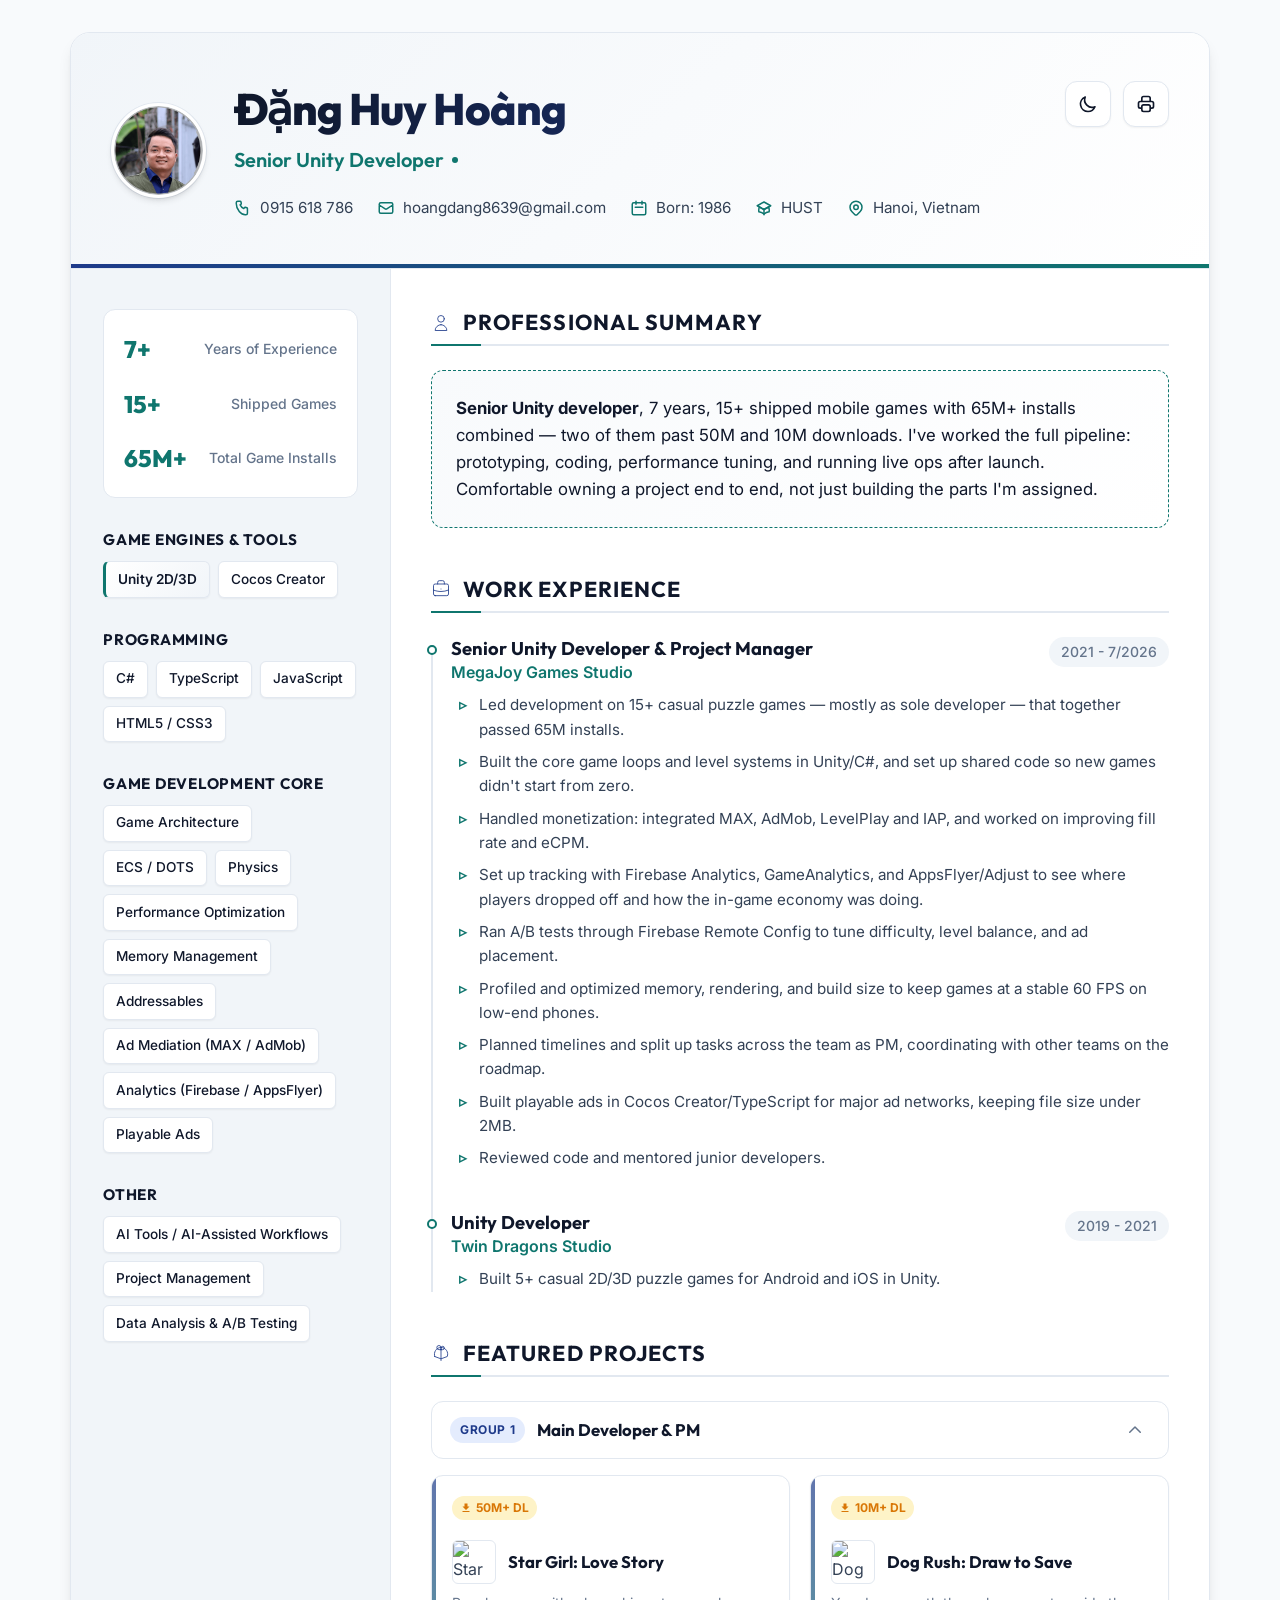
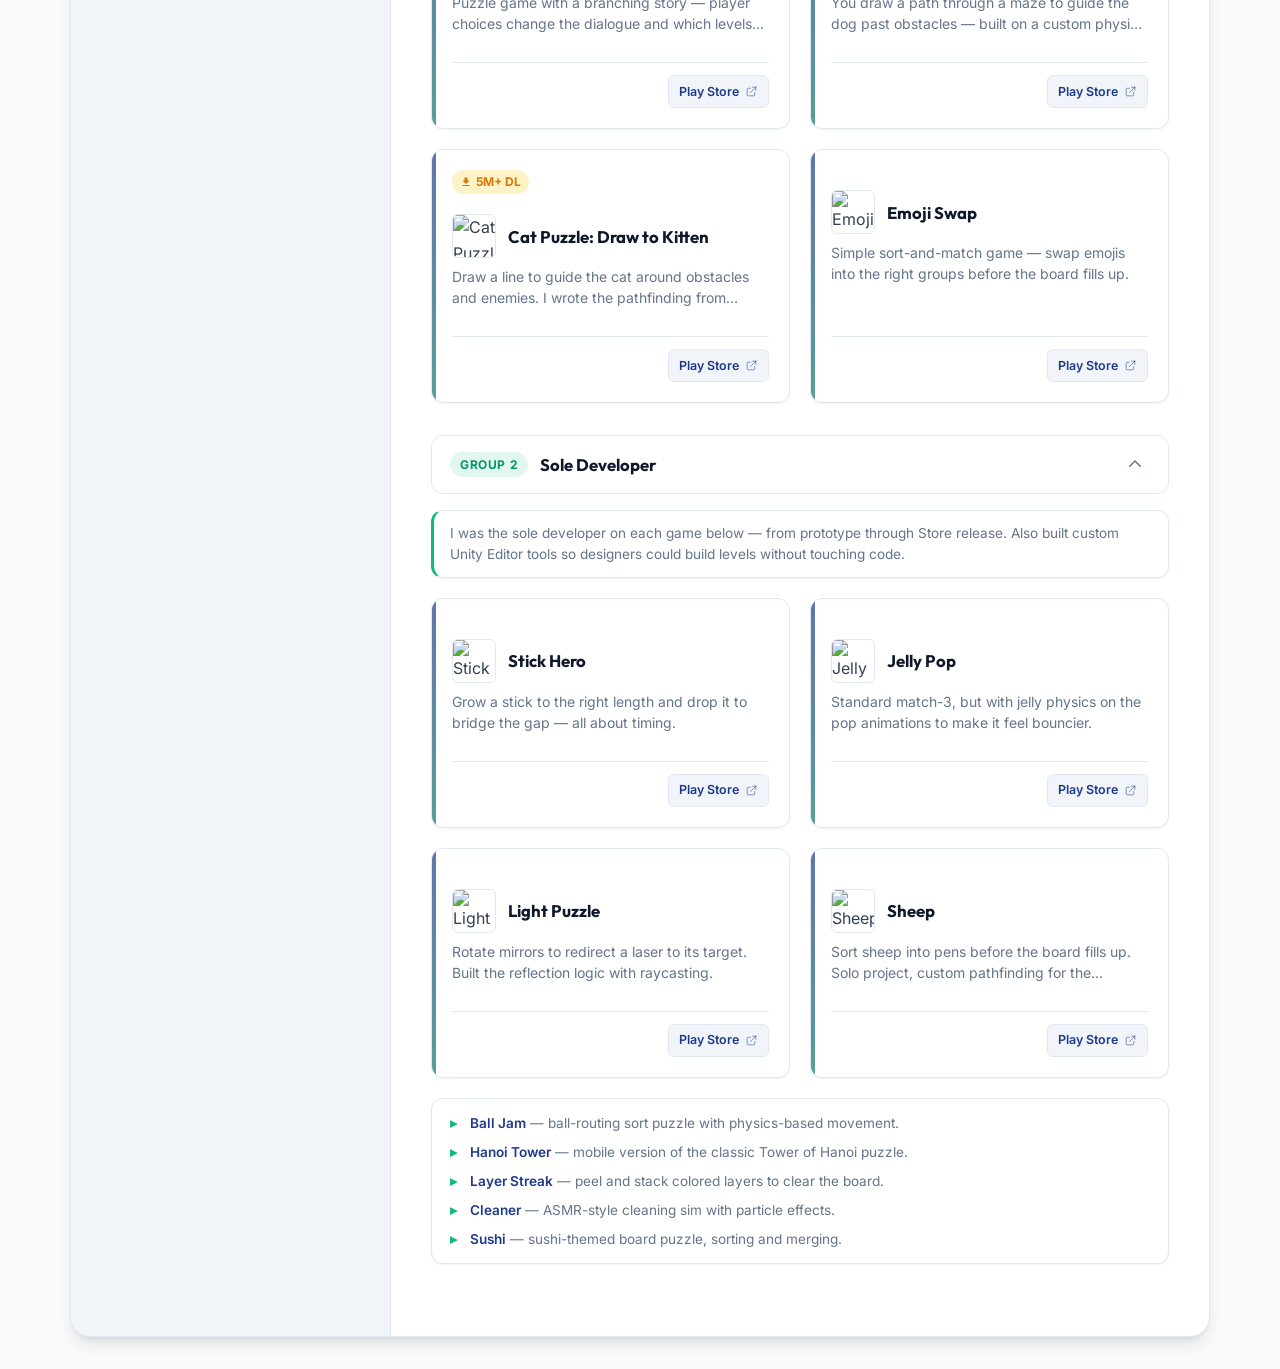
==== commit 6e729732: "Add files via upload" ====
--- a/index.html
+++ b/index.html
@@ -182,7 +182,7 @@
               <ul class="job-details">
                 <li>Led development on 15+ casual puzzle games — mostly as sole developer — that together passed 65M installs.</li>
                 <li>Built the core game loops and level systems in Unity/C#, and set up shared code so new games didn't start from zero.</li>
-                <li>Handled monetization: integrated AppLovin MAX, AdMob, Unity Ads, IronSource and IAP, and worked on improving fill rate and eCPM.</li>
+                <li>Handled monetization: integrated MAX, AdMob, LevelPlay and IAP, and worked on improving fill rate and eCPM.</li>
                 <li>Set up tracking with Firebase Analytics, GameAnalytics, and AppsFlyer/Adjust to see where players dropped off and how the in-game economy was doing.</li>
                 <li>Ran A/B tests through Firebase Remote Config to tune difficulty, level balance, and ad placement.</li>
                 <li>Profiled and optimized memory, rendering, and build size to keep games at a stable 60 FPS on low-end phones.</li>
